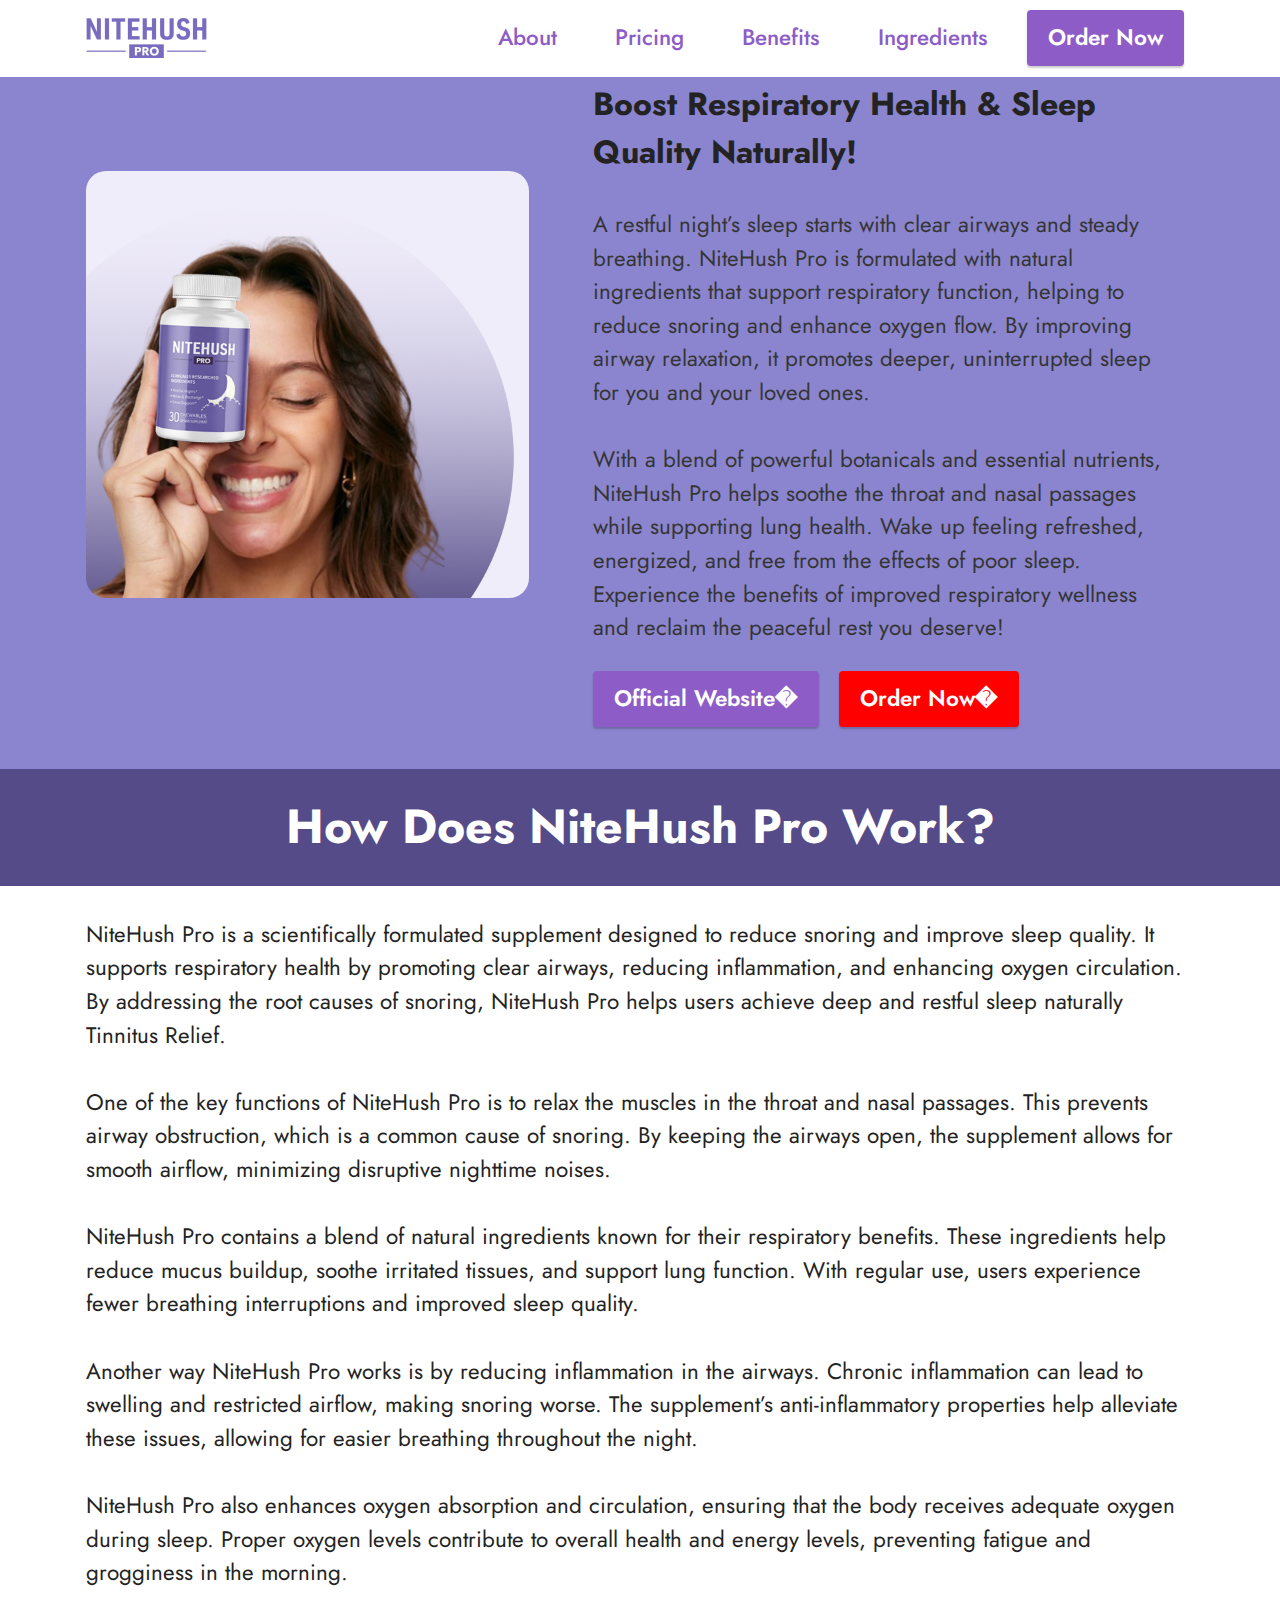
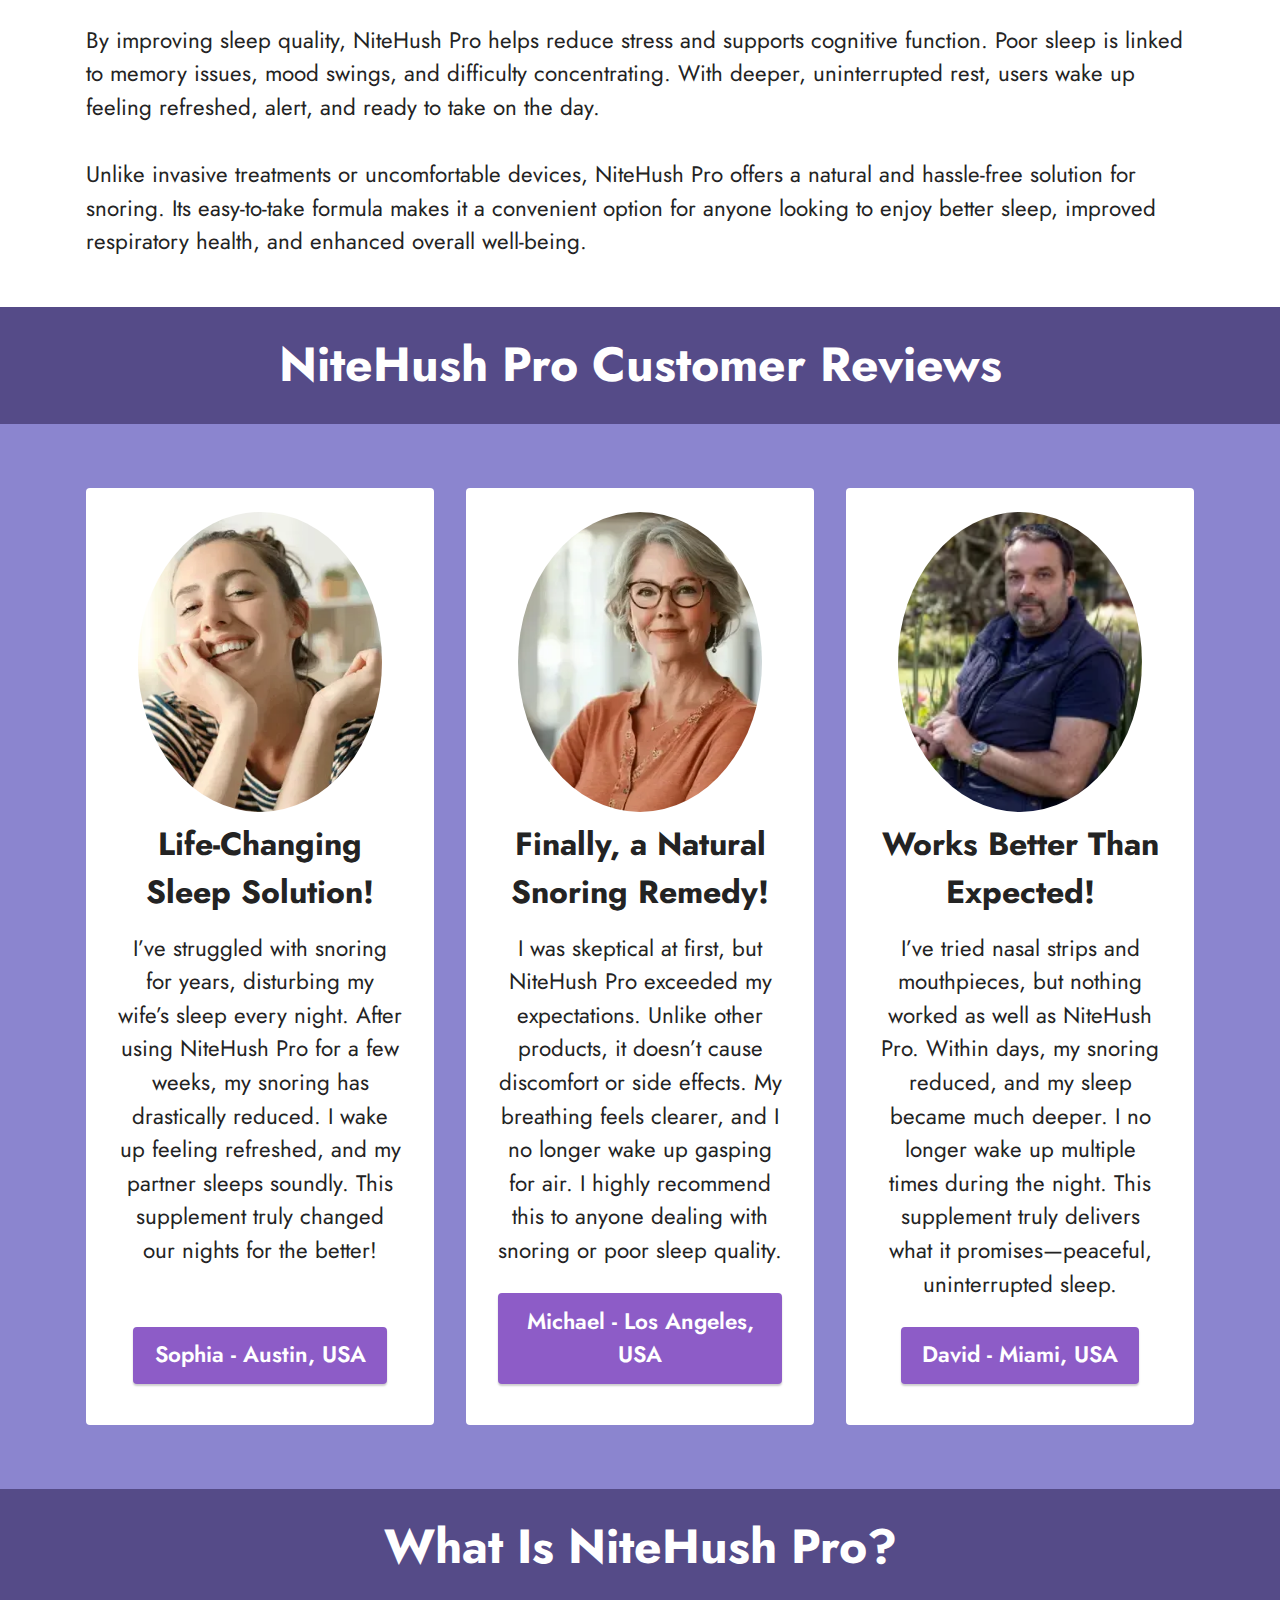
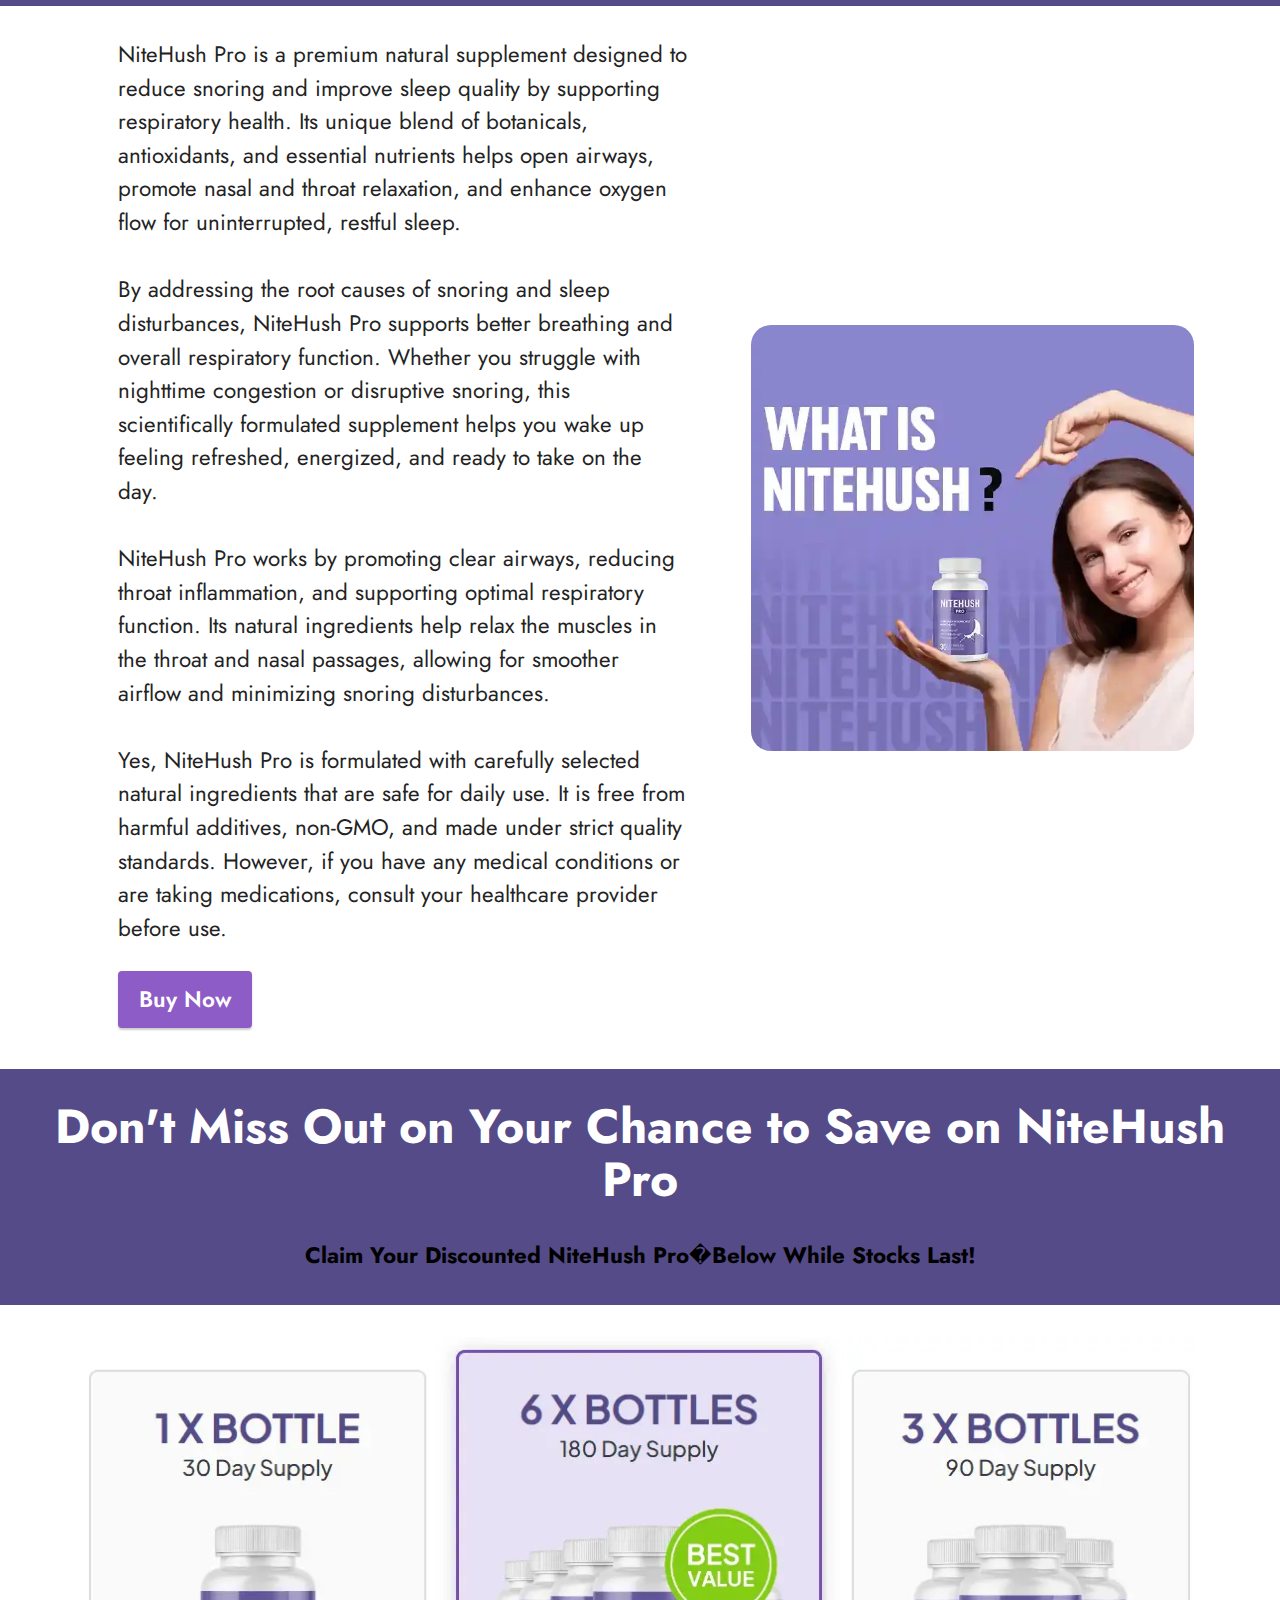
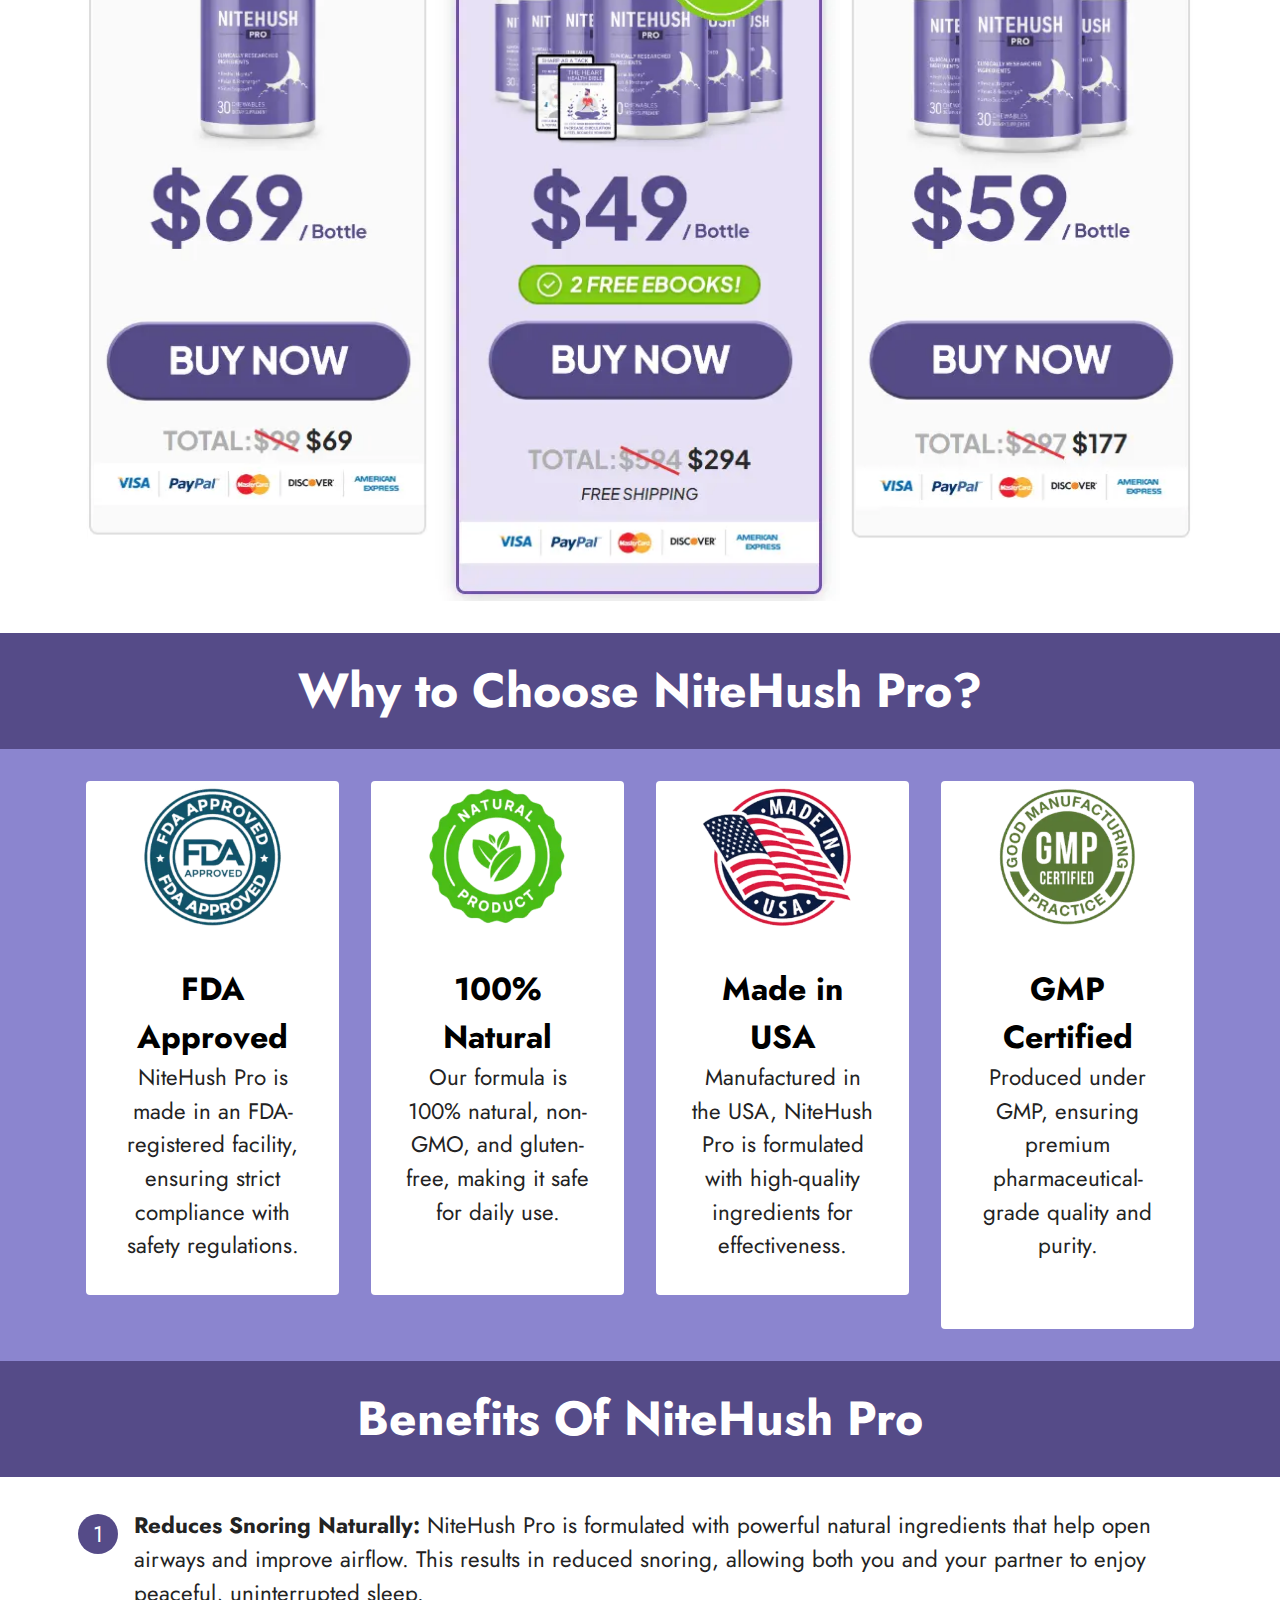
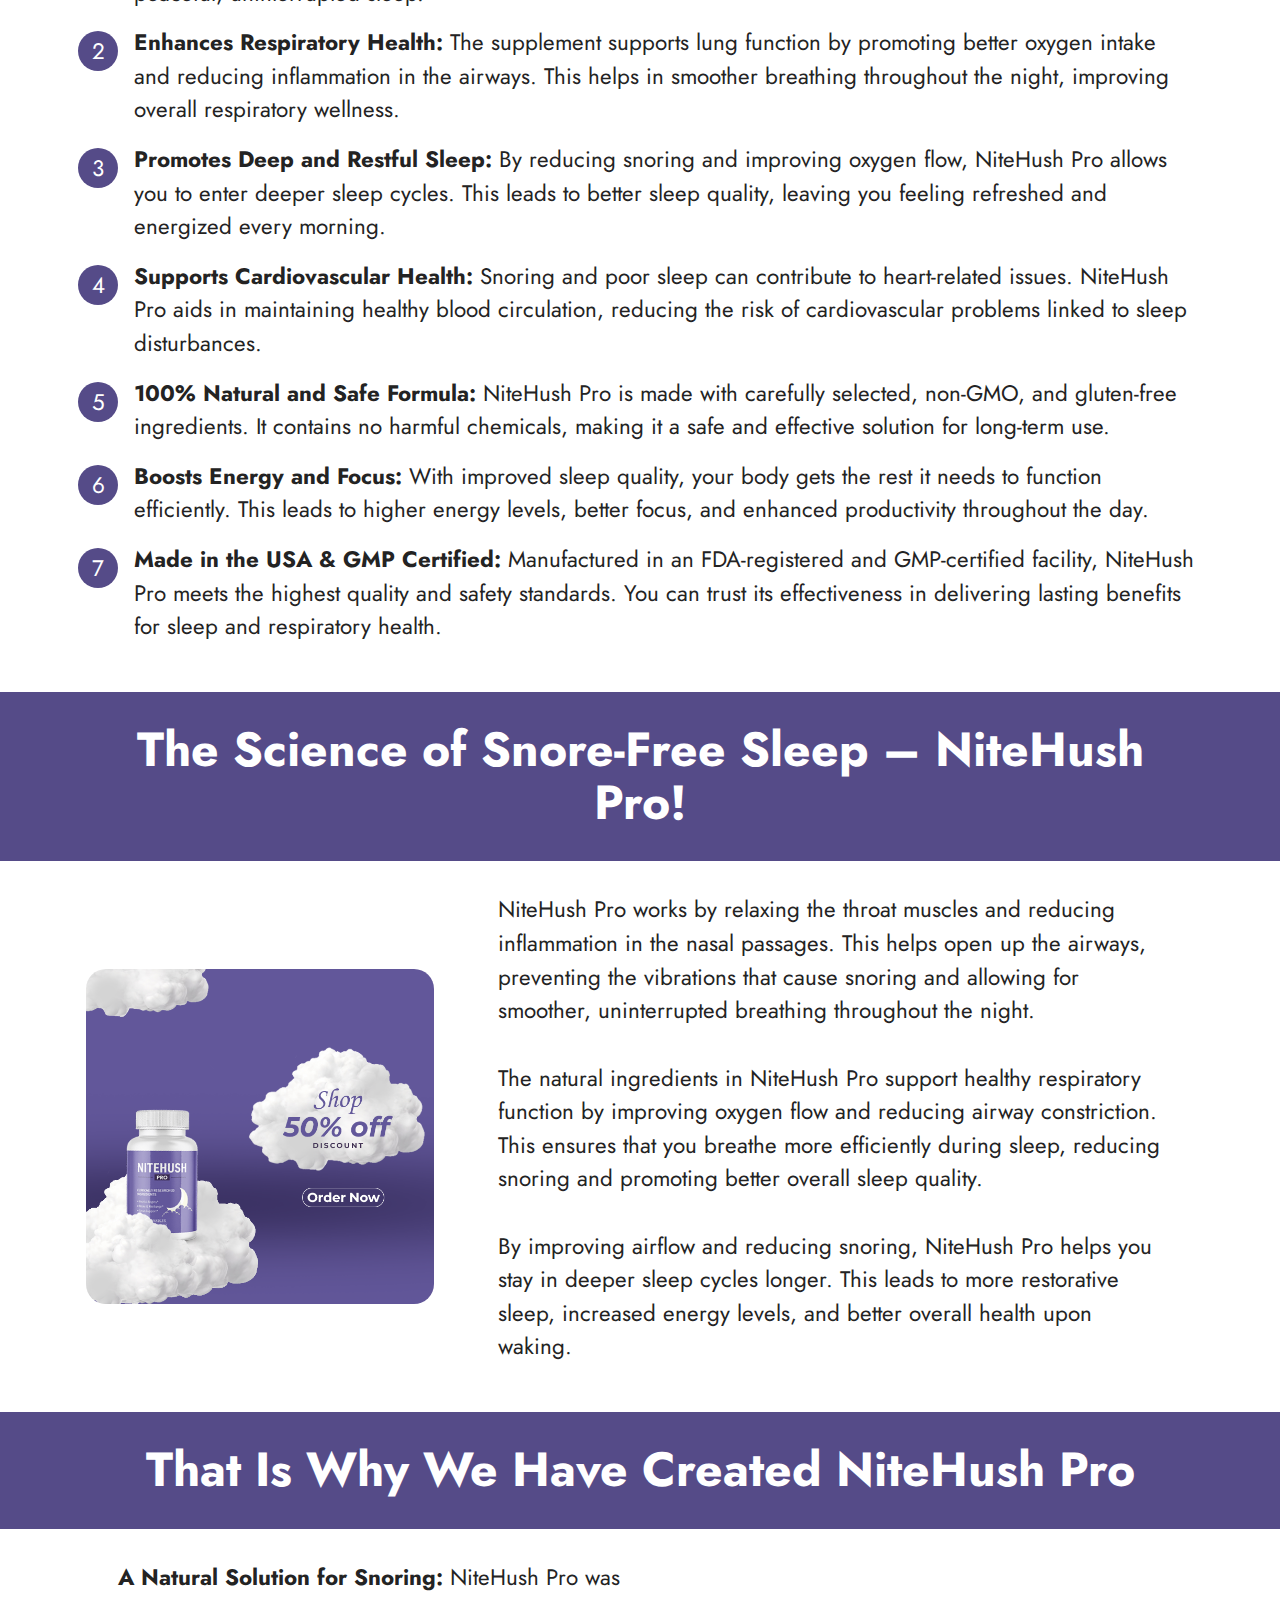
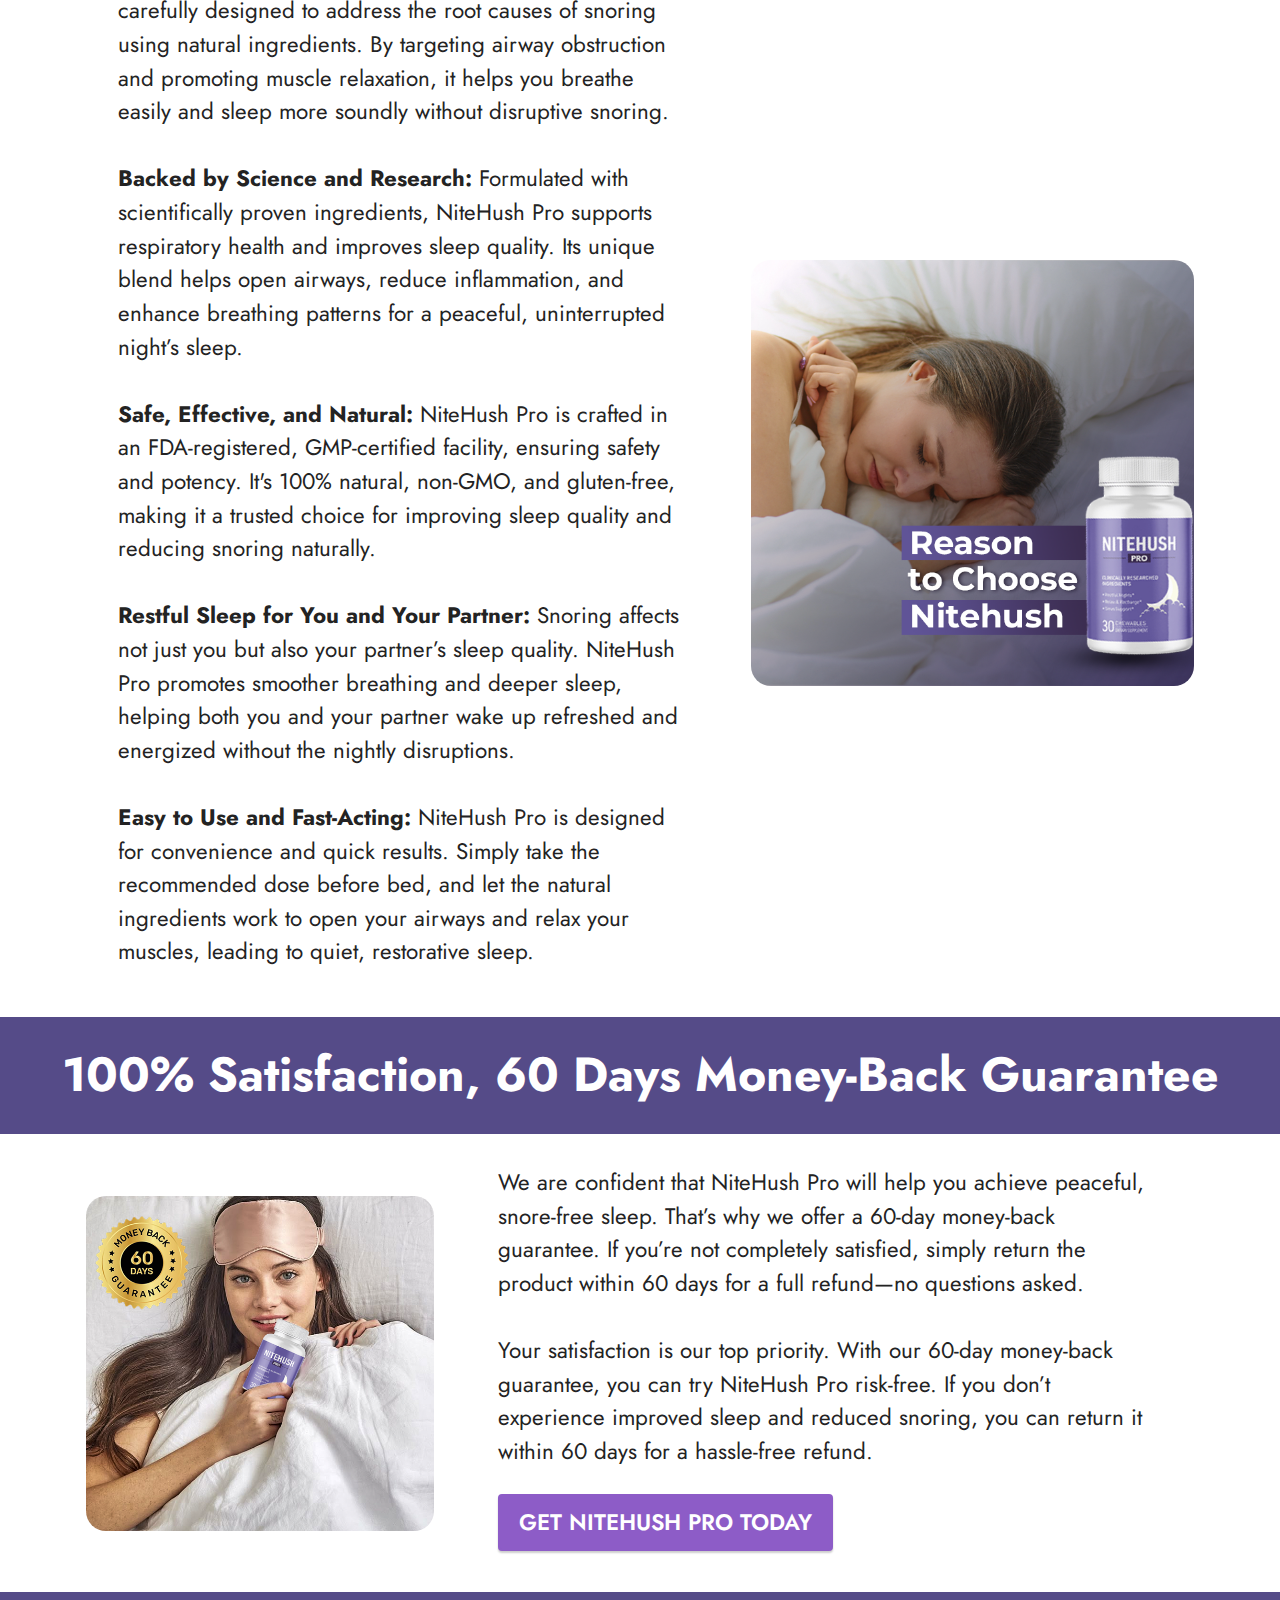
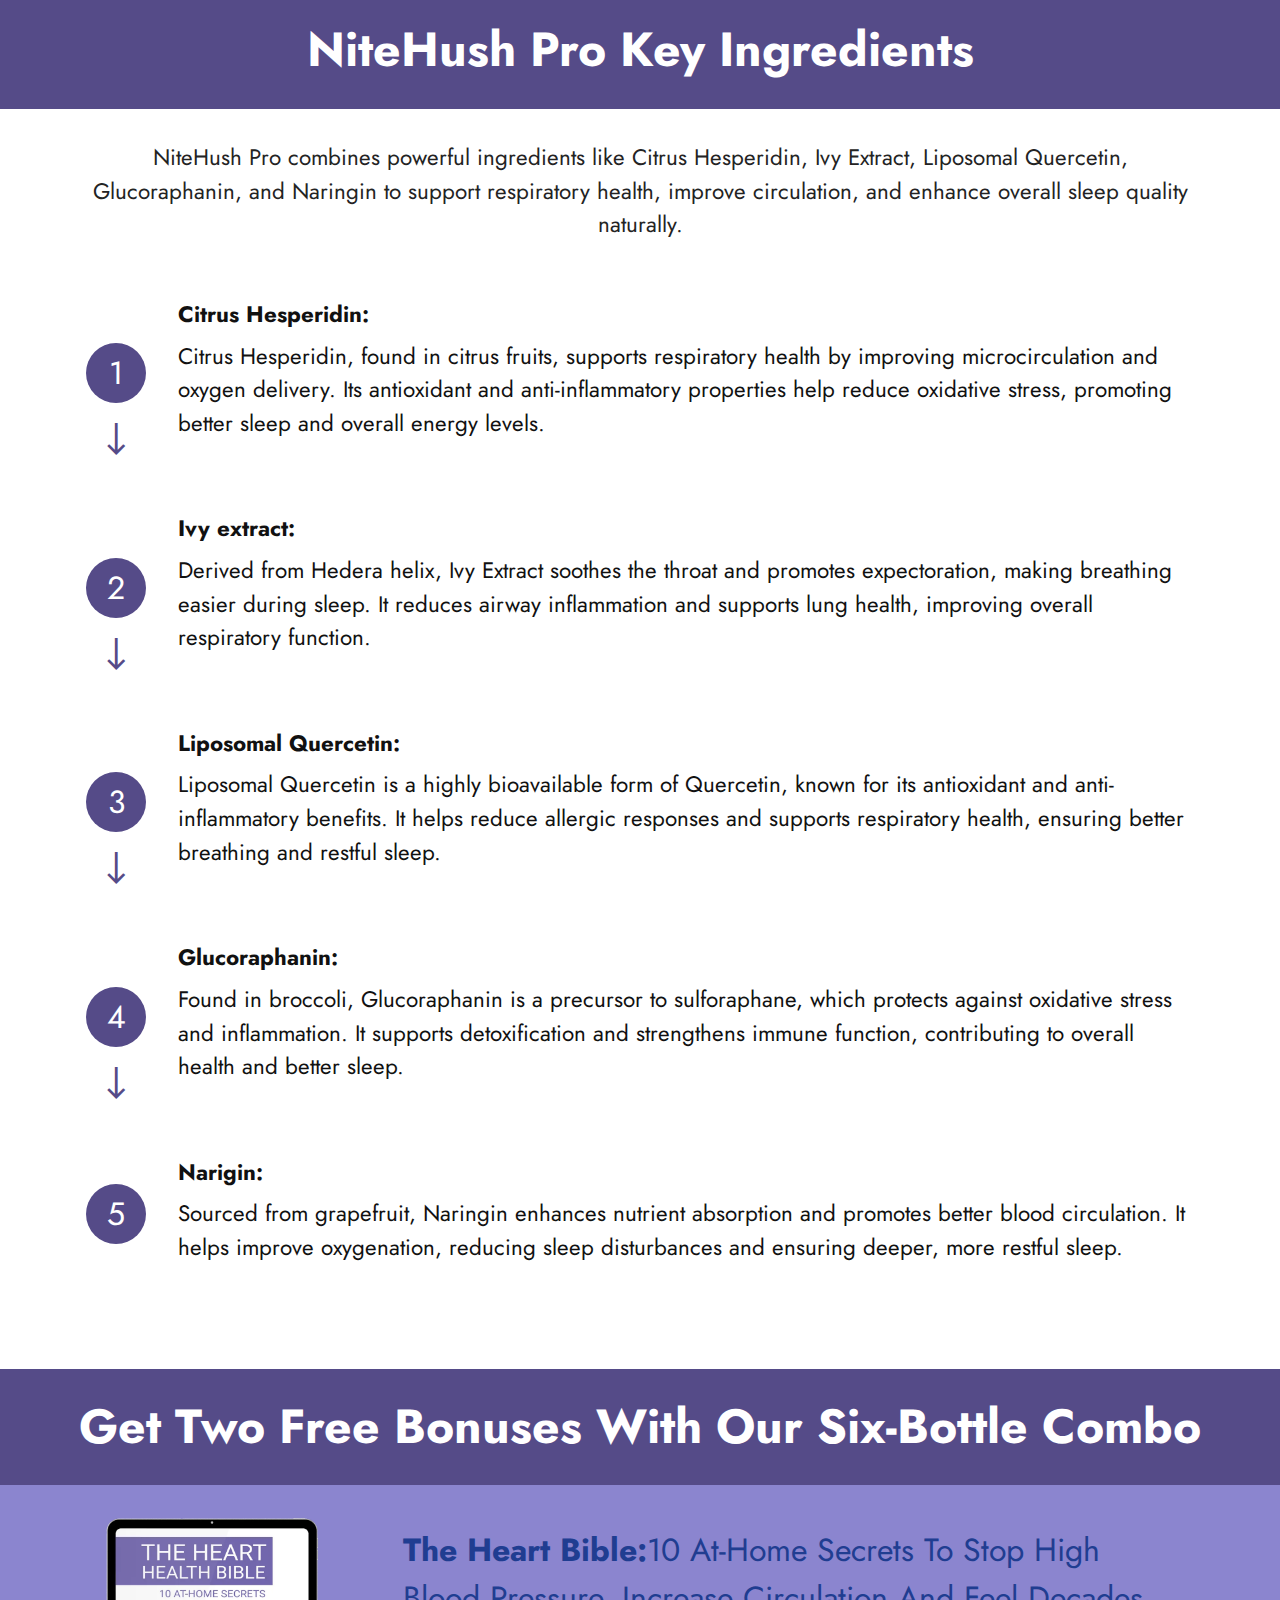
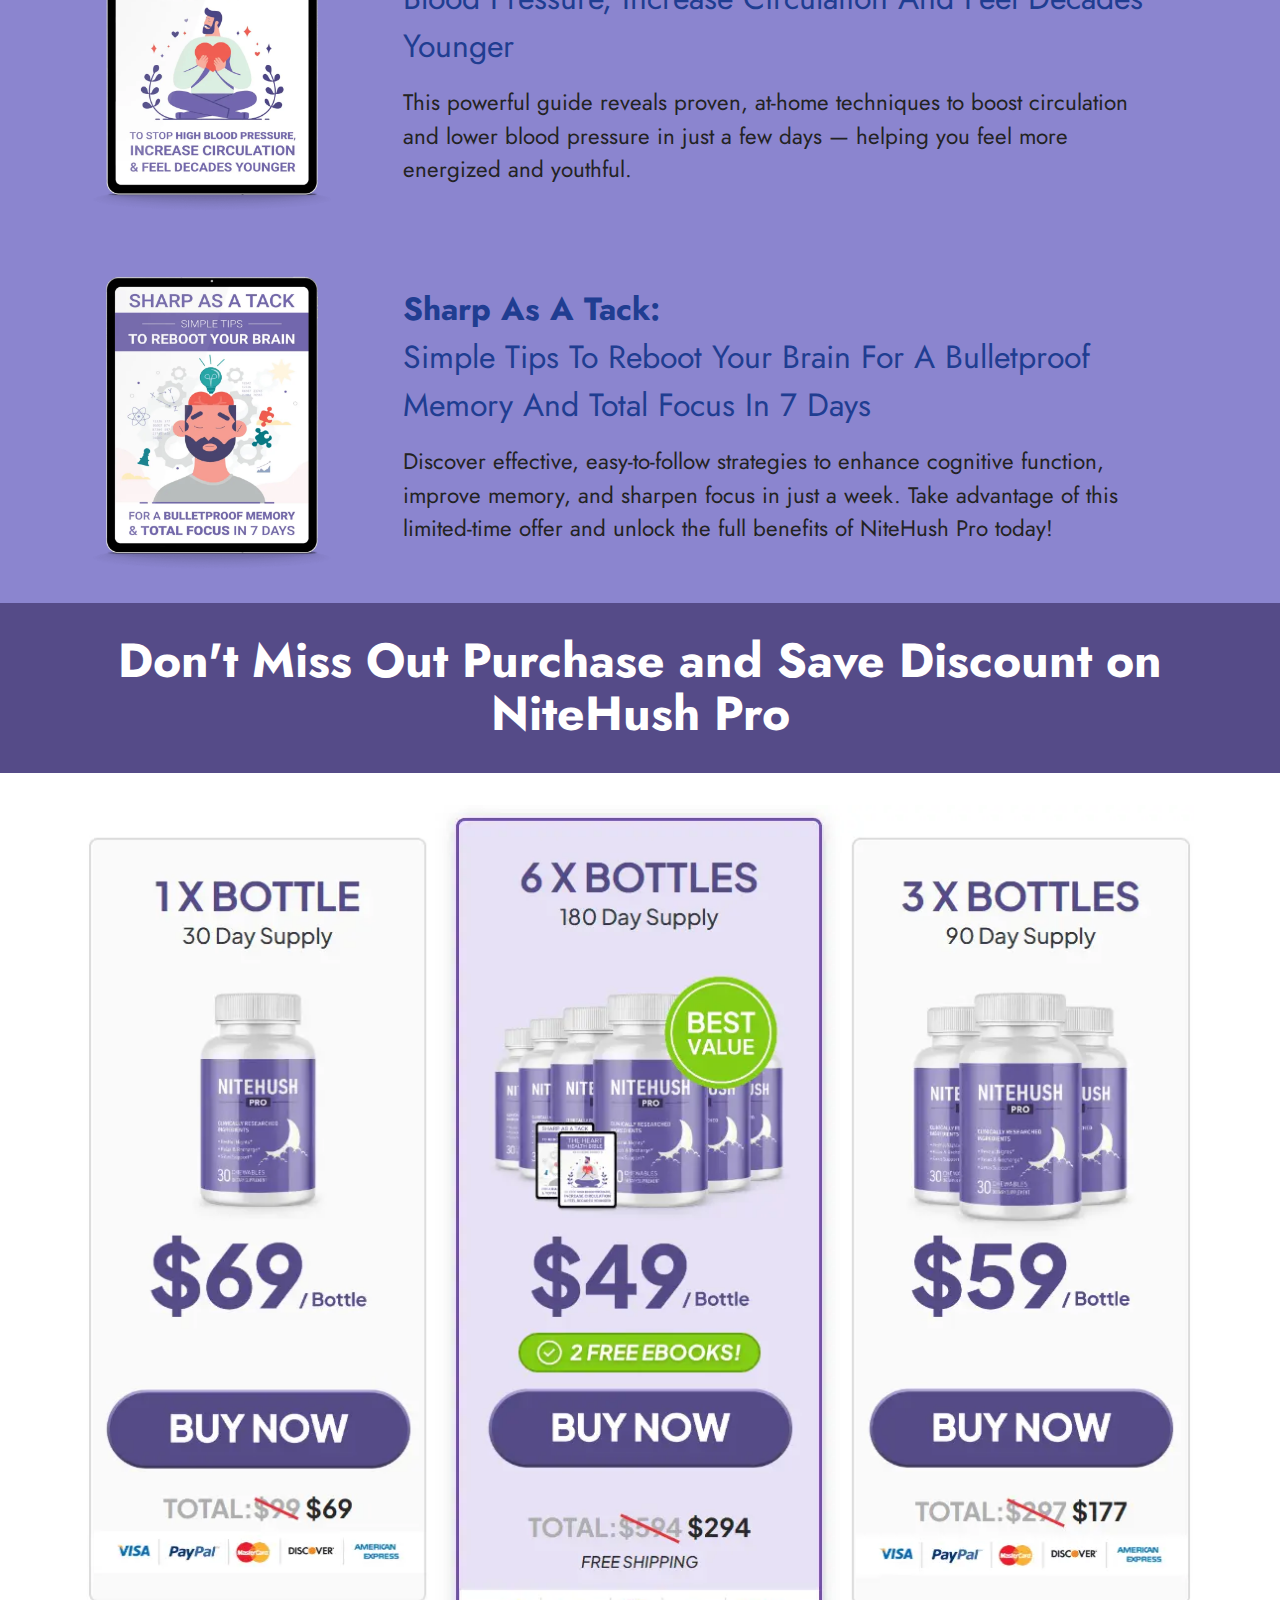
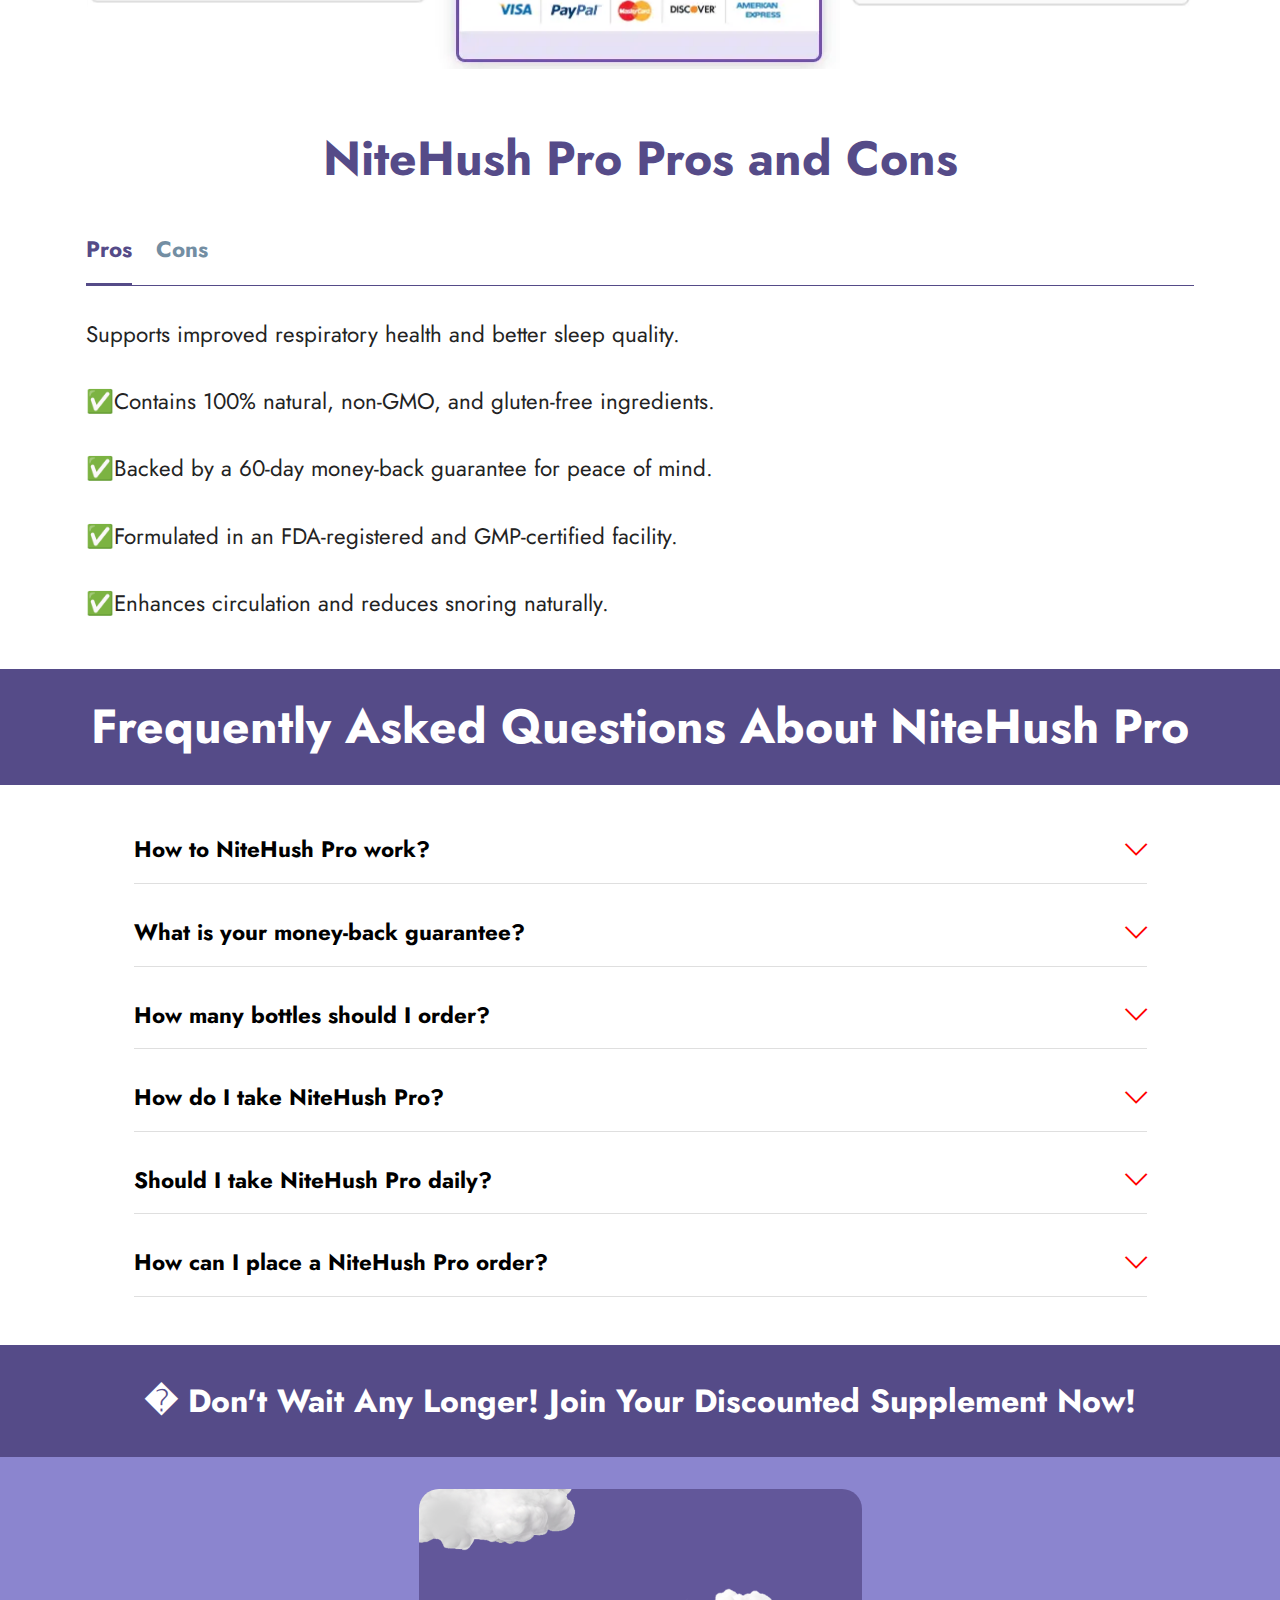
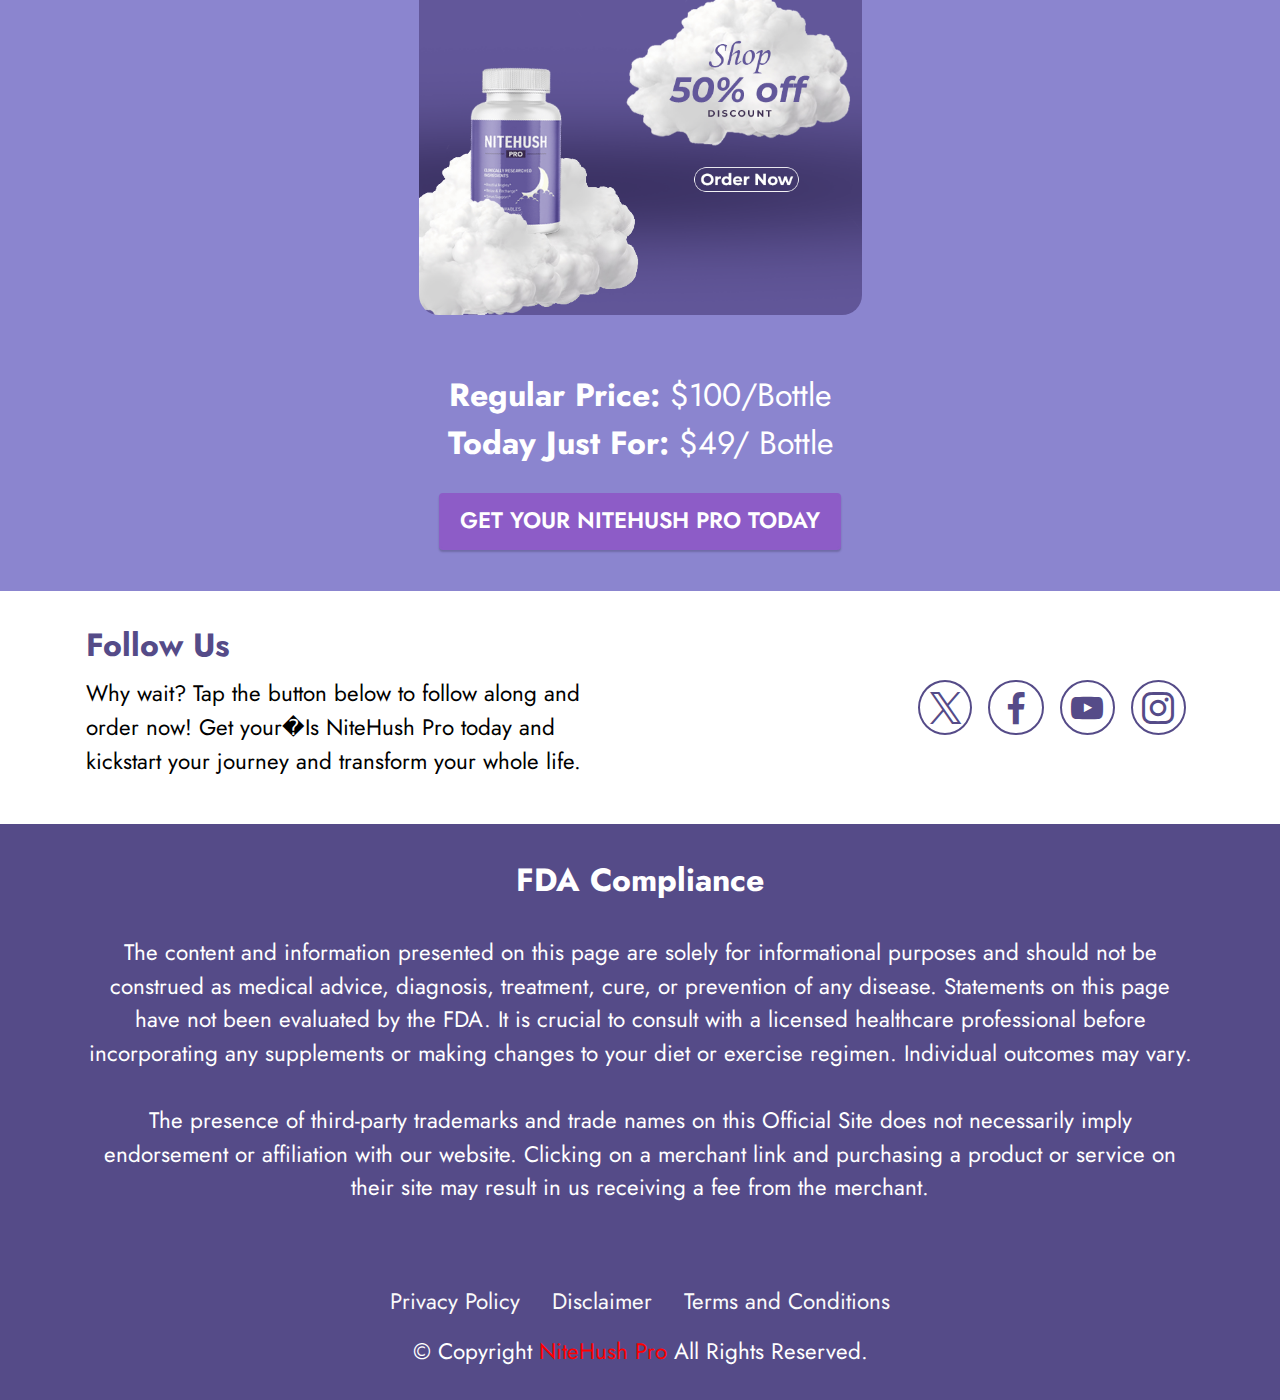
==== index.html @ bad96a9d "Update index.html" ====
<!DOCTYPE html><html lang="en-US"><head>
  <meta charset="UTF-8">
  <meta http-equiv="X-UA-Compatible" content="IE=edge">
  <meta name="viewport" content="width=device-width, initial-scale=1, minimum-scale=1">
  <link rel="shortcut icon" href="images/nitehushpro-favicon-96x96.png" type="image/x-icon">
  <meta name="description" content="NiteHush Pro – the perfect sleep supplement!  It promotes restful sleep, boosts mood stability & supports respiratory health. Buy now from the official website!">
   <meta name="keywords" content="NiteHush Pro, NiteHush Pro buy, NiteHush Pro official website, NiteHush Pro supplement, NiteHush Pro order now, NiteHush Pro official, NiteHush Pro reviews, NiteHush Pro order, NiteHush Pro Ingredients">
  <link rel="canonical" href="https://nitehush.vercel.app/">
  <meta name="robots" content="follow, index, max-snippet:-1, max-video-preview:-1, max-image-preview:large">
  <title>NiteHush Pro™ | Official Website – Respiratory Nerve Support</title>
  
  <!--Og Tag-->
    <meta property="og:title" content="NiteHush Pro™ | Official Website – Respiratory Nerve Support">
    <meta property="og:description" content="Looking for NiteHush Pro? Get the original tinnitus relief supplement directly from the official website for exclusive discounts! 100% natural, Buy NiteHush Pro">
    <meta property="og:image" content="images/index-meta.png">
    <meta property="og:url" content="https://nitehush.vercel.app/">
    <meta property="og:type" content="website">
    <meta property="og:site_name" content="NiteHush Pro">
    
    <!--Twitter Card Meta Tags-->
    <meta name="twitter:card" content="summary_large_image">
    <meta name="twitter:title" content="NiteHush Pro™ | Official Website – Respiratory Nerve Support">
    <meta name="twitter:description" content="Looking for NiteHush Pro? Get the original tinnitus relief supplement directly from the official website for exclusive discounts! 100% natural, Buy NiteHush Pro">
    <meta name="twitter:image" content="assets/images/index-meta.png">
    <meta name="twitter:url" content="https://nitehush.vercel.app/">
    <meta name="twitter:site" content="NiteHush Pro">
  
  
  <link rel="stylesheet" href="css/mobirise2.css">
  <link rel="stylesheet" href="css/mobirise-icons.css">
  <link rel="stylesheet" href="css/bootstrap.min.css">
  <link rel="stylesheet" href="css/bootstrap-grid.min.css">
  <link rel="stylesheet" href="css/bootstrap-reboot.min.css">
  <link rel="stylesheet" href="css/style_1.css">
  <link rel="stylesheet" href="css/styles.css">
  <link rel="stylesheet" href="css/style.css">
  <link rel="preload" href="https://fonts.googleapis.com/css?family=Jost:100,200,300,400,500,600,700,800,900,100i,200i,300i,400i,500i,600i,700i,800i,900i&display=swap" as="style" onload="this.onload=null;this.rel='stylesheet'">
  <noscript><link rel="stylesheet" href="https://fonts.googleapis.com/css?family=Jost:100,200,300,400,500,600,700,800,900,100i,200i,300i,400i,500i,600i,700i,800i,900i&display=swap"></noscript>
  <link rel="preload" as="style" href="css/mbr-additional.css"><link rel="stylesheet" href="css/mbr-additional.css" type="text/css">

  
  <script type="application/ld+json">
{
  "@context": "https://schema.org/",
  "@type": "Product",
  "name": "NiteHush Pro",
  "image": "https://nitehush.vercel.app//assets/images/index-meta.png",
  "description": "Looking for NiteHush Pro? Get the original tinnitus relief supplement directly from the official website for exclusive discounts! 100% natural, Buy NiteHush Pro",
  "brand": {
    "@type": "Brand",
    "name": "NiteHush Pro"
  },
  "sku": "NiteHush Pro",
  "offers": {
    "priceValidUntil": "2030-12-31",
    "@type": "Offer",
    "url": "https://nitehush.vercel.app/",
    "priceCurrency": "USD",
    "price": "49",
    "availability": "https://schema.org/InStock",
    "itemCondition": "https://schema.org/NewCondition"
  },
  "aggregateRating": {
    "@type": "AggregateRating",
    "ratingValue": "5",
    "bestRating": "5",
    "worstRating": "3",
    "ratingCount": "2000"
  }
}
</script>


<!-- Google tag (gtag.js) -->
<script async="" src="https://www.googletagmanager.com/gtag/js?id=G-1LT7TH7QB6"></script>
<script>
  window.dataLayer = window.dataLayer || [];
  function gtag(){dataLayer.push(arguments);}
  gtag('js', new Date());

  gtag('config', 'G-1LT7TH7QB6');
</script>


<script type="text/javascript">
    (function(c,l,a,r,i,t,y){
        c[a]=c[a]||function(){(c[a].q=c[a].q||[]).push(arguments)};
        t=l.createElement(r);t.async=1;t.src="https://www.clarity.ms/tag/"+i;
        y=l.getElementsByTagName(r)[0];y.parentNode.insertBefore(t,y);
    })(window, document, "clarity", "script", "qogepgdumi");
</script>


<script type="application/ld+json">
{
  "@context": "https://schema.org",
  "@type": "FAQPage",
  "mainEntity": [{
    "@type": "Question",
    "name": "How to NiteHush Pro work?",
    "acceptedAnswer": {
      "@type": "Answer",
      "text": "NiteHush Pro is designed to enhance sleep quality and reduce snoring by improving respiratory health and clearing nasal congestion for easier breathing."
    }
  },{
    "@type": "Question",
    "name": "What is your money-back guarantee?",
    "acceptedAnswer": {
      "@type": "Answer",
      "text": "NiteHush Pro offers a 60-day money-back guarantee. If you’re not satisfied, return the product within 60 days for a full refund — no questions asked."
    }
  },{
    "@type": "Question",
    "name": "How many bottles should I order?",
    "acceptedAnswer": {
      "@type": "Answer",
      "text": "We recommend ordering the six-bottle package for uninterrupted supply and maximum benefits. Plus, you'll receive free bonuses and free shipping."
    }
  },{
    "@type": "Question",
    "name": "How do I take NiteHush Pro?",
    "acceptedAnswer": {
      "@type": "Answer",
      "text": "Take one gummy daily before bedtime for optimal results. It’s easy and convenient to use."
    }
  },{
    "@type": "Question",
    "name": "Should I take NiteHush Pro daily?",
    "acceptedAnswer": {
      "@type": "Answer",
      "text": "Yes, for best results, take NiteHush Pro daily to support respiratory health and improve sleep quality."
    }
  },{
    "@type": "Question",
    "name": "How can I place a NiteHush Pro order?",
    "acceptedAnswer": {
      "@type": "Answer",
      "text": "To order, click the \"Order Now\" button, fill in your details, and confirm your purchase. Our team will follow up to ensure a smooth process."
    }
  }]
}
</script>

  
</head>

<body>
  
  <section data-bs-version="5.1" class="menu menu2 cid-sFCw1qGFAI" once="menu" id="menu2-23">
    
    <nav class="navbar navbar-dropdown navbar-fixed-top navbar-expand-lg">
        <div class="container">
            <div class="navbar-brand">
                <span cl="" ass="navbar-logo">
                    <a href="https://nitehush.vercel.app/">
                        <img src="images/nitehushpro-logo-121x40.png" alt="NiteHush Pro Logo">
                    </a>
                </span>
                
            </div>
            <button class="navbar-toggler" type="button" data-toggle="collapse" data-bs-toggle="collapse" data-target="#navbarSupportedContent" data-bs-target="#navbarSupportedContent" aria-controls="navbarNavAltMarkup" aria-expanded="false" aria-label="Toggle navigation">
                <div class="hamburger">
                    <span></span>
                    <span></span>
                    <span></span>
                    <span></span>
                </div>
            </button>
            <div class="collapse navbar-collapse" id="navbarSupportedContent">
                <ul class="navbar-nav nav-dropdown" data-app-modern-menu="true">
                    <li class="nav-item"><a class="nav-link link text-danger display-4" href="#content4-1q">About</a></li>
                    <li class="nav-item"><a class="nav-link link text-danger display-4" href="#content4-5">Pricing</a></li>
                    <li class="nav-item"><a class="nav-link link text-danger display-4" href="#content4-7">Benefits</a></li>
                    <li class="nav-item"><a class="nav-link link text-danger display-4" href="#content4-9">Ingredients</a></li>
                </ul>
                <div class="navbar-buttons mbr-section-btn"><a class="btn btn-danger display-4" href="https://nitehush.vercel.app//order">Order Now</a></div>
            </div>
        </div>
    </nav>
</section>





<section data-bs-version="5.1" class="header14 cid-sFzxmVl7J6" id="header14-1f">

    

    

    <div class="container">
        <div class="row justify-content-center align-items-center">
            <div class="col-12 col-md-5 image-wrapper">
                <img style="border-radius: 20px;" src="images/nitehushpro-webp-1.webp" alt="NiteHush Pro Banner Image">
            </div>
            <div class="col-12 col-md">
                <div class="text-wrapper">
                    <h1 class="card-title mbr-fonts-style mb-4 display-5 mt-5 tex-start fw-bold ">Boost Respiratory Health & Sleep Quality Naturally!</h1>
                    <p class="mbr-text mbr-fonts-style display-7">
                        A restful night’s sleep starts with clear airways and steady breathing. NiteHush Pro is formulated with natural ingredients that support respiratory function, helping to reduce snoring and enhance oxygen flow. By improving airway relaxation, it promotes deeper, uninterrupted sleep for you and your loved ones.
                    <br><br>
                    With a blend of powerful botanicals and essential nutrients, NiteHush Pro helps soothe the throat and nasal passages while supporting lung health. Wake up feeling refreshed, energized, and free from the effects of poor sleep. Experience the benefits of improved respiratory wellness and reclaim the peaceful rest you deserve!
                    <br></p>
                    <div class="mbr-section-btn mt-3"><a class="btn btn-danger display-4" href="https://nitehush.vercel.app//order">Official Website�<br></a>
                        <a class="btn btn-primary display-4" href="https://nitehush.vercel.app//order">Order Now�<br></a></div>
                </div>
            </div>
        </div>
    </div>
</section>


<section data-bs-version="5.1" class="content4 cid-uCLaBh2Vgm" id="content4-3">
    
    
    <div class="container">
        <div class="row justify-content-center">
            <div class="title col-md-12 col-lg-12">
                <h3 class="mbr-section-title mbr-fonts-style align-center mb-4 display-2"><strong>How Does NiteHush Pro Work?</strong></h3>
                
                
            </div>
        </div>
    </div>
</section>

<section data-bs-version="5.1" class="content5 cid-uCLaPP1BBx" id="content5-4">
    
    <div class="container">
        <div class="row justify-content-center">
            <div class="col-md-12 col-lg-12">
                
                
                <p class="mbr-text mbr-fonts-style display-7">
                    NiteHush Pro is a scientifically formulated supplement designed to reduce snoring and improve sleep quality. It supports respiratory health by promoting clear airways, reducing inflammation, and enhancing oxygen circulation. By addressing the root causes of snoring, NiteHush Pro helps users achieve deep and restful sleep naturally Tinnitus Relief.
                <br>
                <br>
                One of the key functions of NiteHush Pro is to relax the muscles in the throat and nasal passages. This prevents airway obstruction, which is a common cause of snoring. By keeping the airways open, the supplement allows for smooth airflow, minimizing disruptive nighttime noises.<br>
                <br>NiteHush Pro contains a blend of natural ingredients known for their respiratory benefits. These ingredients help reduce mucus buildup, soothe irritated tissues, and support lung function. With regular use, users experience fewer breathing interruptions and improved sleep quality.
                <br>
                <br>
                Another way NiteHush Pro works is by reducing inflammation in the airways. Chronic inflammation can lead to swelling and restricted airflow, making snoring worse. The supplement’s anti-inflammatory properties help alleviate these issues, allowing for easier breathing throughout the night.
                <br>
                <br>
                NiteHush Pro also enhances oxygen absorption and circulation, ensuring that the body receives adequate oxygen during sleep. Proper oxygen levels contribute to overall health and energy levels, preventing fatigue and grogginess in the morning.
                <br>
                <br>
                By improving sleep quality, NiteHush Pro helps reduce stress and supports cognitive function. Poor sleep is linked to memory issues, mood swings, and difficulty concentrating. With deeper, uninterrupted rest, users wake up feeling refreshed, alert, and ready to take on the day.
                <br>
                <br>
                Unlike invasive treatments or uncomfortable devices, NiteHush Pro offers a natural and hassle-free solution for snoring. Its easy-to-take formula makes it a convenient option for anyone looking to enjoy better sleep, improved respiratory health, and enhanced overall well-being.
                </p>
            </div>
        </div>
    </div>
</section>


<section data-bs-version="5.1" class="content4 cid-uCLai3UIG8" id="content4-2">
    
    
    <div class="container">
        <div class="row justify-content-center">
            <div class="title col-md-12 col-lg-12">
                <h3 class="mbr-section-title mbr-fonts-style align-center mb-4 display-2"><strong>NiteHush Pro Customer Reviews</strong></h3>
                
                
            </div>
        </div>
    </div>
</section>

<section data-bs-version="5.1" class="features3 cid-sFzFvgBfc0" id="features3-1p">
    
    
    <div class="container">
        
        <div class="row mt-4">
            <div class="item features-image col-12 col-md-6 col-lg-4 active">
                <div class="item-wrapper">
                    <div class="item-img pt-4">
                        <img style="width: 70%; margin: auto; border-radius: 50%;" src="images/nitehushpro-customer-reviews-1.webp" alt="NiteHush Pro Customer Reviews 1" data-slide-to="1" data-bs-slide-to="1">
                    </div>
                    <div class="item-content">
                        <h5 class="item-title mbr-fonts-style display-5"><strong>Life-Changing Sleep Solution!</strong></h5>
                        
                        <p class="mbr-text mbr-fonts-style mt-3 display-7">I’ve struggled with snoring for years, disturbing my wife’s sleep every night. After using NiteHush Pro for a few weeks, my snoring has drastically reduced. I wake up feeling refreshed, and my partner sleeps soundly. This supplement truly changed our nights for the better!</p>
                    </div>
                    <div class="mbr-section-btn item-footer mt-2"><a href="" class="btn item-btn btn-danger display-4" target="_blank">Sophia - Austin, USA</a></div>
                </div>
            </div><div class="item features-image col-12 col-md-6 col-lg-4">
                <div class="item-wrapper">
                    <div class="item-img pt-4">
                        <img style="width: 70%; margin: auto; border-radius: 50%;" src="images/nitehushpro-customer-reviews-2.webp" alt="NiteHush Pro Customer Reviews 2" data-slide-to="2" data-bs-slide-to="2">
                    </div>
                    <div class="item-content">
                        <h5 class="item-title mbr-fonts-style display-5"><strong>Finally, a Natural Snoring Remedy!</strong></h5>
                        
                        <p class="mbr-text mbr-fonts-style mt-3 display-7">I was skeptical at first, but NiteHush Pro exceeded my expectations. Unlike other products, it doesn’t cause discomfort or side effects. My breathing feels clearer, and I no longer wake up gasping for air. I highly recommend this to anyone dealing with snoring or poor sleep quality.</p>
                    </div>
                    <div class="mbr-section-btn item-footer mt-2"><a href="" class="btn item-btn btn-danger display-4" target="_blank">Michael - Los Angeles, USA</a></div>
                </div>
            </div><div class="item features-image col-12 col-md-6 col-lg-4">
                <div class="item-wrapper">
                    <div class="item-img pt-4">
                        <img style="width: 70%; margin: auto; border-radius: 50%;" src="images/nitehushpro-customer-reviews-3.webp" alt="NiteHush Pro Customer Reviews 3" data-slide-to="1" data-bs-slide-to="1">
                    </div>
                    <div class="item-content">
                        <h5 class="item-title mbr-fonts-style display-5"><strong>Works Better Than Expected!</strong></h5>
                        
                        <p class="mbr-text mbr-fonts-style mt-3 display-7">I’ve tried nasal strips and mouthpieces, but nothing worked as well as NiteHush Pro. Within days, my snoring reduced, and my sleep became much deeper. I no longer wake up multiple times during the night. This supplement truly delivers what it promises—peaceful, uninterrupted sleep.</p>
                    </div>
                    <div class="mbr-section-btn item-footer mt-2"><a href="" class="btn item-btn btn-danger display-4" target="_blank">David - Miami, USA</a></div>
                </div>
            </div>
            
            
        </div>
    </div>
</section>



<section data-bs-version="5.1" class="content4 cid-sFzIdnt1ra" id="content4-1q">
    
    
    <div class="container">
        <div class="row justify-content-center">
            <div class="title col-md-12 col-lg-12">
                <h3 class="mbr-section-title mbr-fonts-style align-center mb-4 display-2"><strong>What Is NiteHush Pro?</strong></h3>
                
                
            </div>
        </div>
    </div>
</section>

<section data-bs-version="5.1" class="header14 cid-sFzz5E692j" id="header14-1j">

    

    

    <div class="container">
        <div class="row justify-content-center align-items-center">
            <div class="col-12 col-md-5 image-wrapper">
                <img style="border-radius: 20px;" src="images/nitehushpro-1-bottles.webp" alt="NiteHush Pro About Image">
            </div>
            <div class="col-12 col-md">
                <div class="text-wrapper">
                    
                    <p class="mbr-text mbr-fonts-style display-7">
                        NiteHush Pro is a premium natural supplement designed to reduce snoring and improve sleep quality by supporting respiratory health. Its unique blend of botanicals, antioxidants, and essential nutrients helps open airways, promote nasal and throat relaxation, and enhance oxygen flow for uninterrupted, restful sleep.
                    <br><br>
                    By addressing the root causes of snoring and sleep disturbances, NiteHush Pro supports better breathing and overall respiratory function. Whether you struggle with nighttime congestion or disruptive snoring, this scientifically formulated supplement helps you wake up feeling refreshed, energized, and ready to take on the day.
                    <br><br>
                    NiteHush Pro works by promoting clear airways, reducing throat inflammation, and supporting optimal respiratory function. Its natural ingredients help relax the muscles in the throat and nasal passages, allowing for smoother airflow and minimizing snoring disturbances.
                    
                    <br><br>
                    Yes, NiteHush Pro is formulated with carefully selected natural ingredients that are safe for daily use. It is free from harmful additives, non-GMO, and made under strict quality standards. However, if you have any medical conditions or are taking medications, consult your healthcare provider before use.<br></p>
                    <div class="mbr-section-btn mt-3"><a class="btn btn-danger display-4" href="https://nitehush.vercel.app//order">Buy Now</a></div>
                </div>
            </div>
        </div>
    </div>
</section>



<section data-bs-version="5.1" class="content4 cid-uCLbjNZha4" id="content4-5">
    
    
    <div class="container-fluid">
        <div class="row justify-content-center">
            <div class="title col-md-12 col-lg-12">
                <h3 class="mbr-section-title mbr-fonts-style align-center mb-4 display-2"><strong>Don't Miss Out on Your Chance to Save on NiteHush Pro</strong></h3>
                <h4 class="mbr-section-subtitle align-center mbr-fonts-style mb-4 display-7"><strong>Claim Your Discounted NiteHush Pro</strong>�<strong style="font-size: 1.4rem;">Below While Stocks Last!</strong></h4>
                
            </div>
        </div>
    </div>
</section>

<section data-bs-version="5.1" class="image3 cid-uCLbCT6U0F" id="image3-6">
    

    
    

    <div class="container">
        <div class="row justify-content-center">
            <div class="col-12 col-lg-12">
                <div class="image-wrapper">
                    <a href="https://nitehush.vercel.app//order"><img src="images/nitehushpro-price-1117x871.webp" alt="NiteHush Pro Price 1"></a>
                    
                </div>
            </div>
        </div>
    </div>
</section>



<section data-bs-version="5.1" class="content4 cid-uCL9NFLteM" id="content4-1">
    
    
    <div class="container">
        <div class="row justify-content-center">
            <div class="title col-md-12 col-lg-12">
                <h3 class="mbr-section-title mbr-fonts-style align-center mb-4 display-2"><strong>Why to Choose NiteHush Pro?</strong></h3>
                
                
            </div>
        </div>
    </div>
</section>

<section data-bs-version="5.1" class="team1 cid-sFzErVWEaH" id="team1-1o">
    

    
    <div class="container">
        <div class="row justify-content-center">
            
            <div class="col-sm-6 col-lg-3">
                <div class="card-wrap">
                    <div class="image-wrap">
                        <img src="images/nitehush-pro-fda-approved.webp" alt="NiteHush Pro FDA Approved">
                    </div>
                    <div class="content-wrap">
                        <h5 class="mbr-section-title card-title mbr-fonts-style align-center m-0 display-5"><strong>FDA Approved</strong></h5>
                        
                        <p class="card-text mbr-fonts-style align-center display-7">NiteHush Pro is made in an FDA-registered facility, ensuring strict compliance with safety regulations.<br></p>
                        
                        
                    </div>
                </div>
            </div>

            <div class="col-sm-6 col-lg-3">
                <div class="card-wrap">
                    <div class="image-wrap">
                        <img src="images/nitehush-pro-all-natural.webp" alt="NiteHush Pro 100% Natural">
                    </div>
                    <div class="content-wrap">
                        <h5 class="mbr-section-title card-title mbr-fonts-style align-center m-0 display-5"><strong>100% Natural</strong></h5>
                        
                        <p class="card-text mbr-fonts-style align-center display-7">Our formula is 100% natural, non-GMO, and gluten-free, making it safe for daily use. <br><br> </p>
                        
                        
                    </div>
                </div>
            </div>

            <div class="col-sm-6 col-lg-3">
                <div class="card-wrap">
                    <div class="image-wrap">
                        <img src="images/nitehush-pro-made-in-usa.webp" alt="NiteHush Pro Made in USA">
                    </div>
                    <div class="content-wrap">
                        <h5 class="mbr-section-title card-title mbr-fonts-style align-center m-0 display-5"><strong>Made in USA</strong></h5>
                        
                        <p class="card-text mbr-fonts-style align-center display-7">Manufactured in the USA, NiteHush Pro is formulated with high-quality ingredients for effectiveness.</p>
                        
                        
                    </div>
                </div>
            </div>

            <div class="col-sm-6 col-lg-3">
                <div class="card-wrap">
                    <div class="image-wrap">
                        <img src="images/nitehush-pro-gmp-certified.webp" alt="NiteHush Pro GMP Certified">
                    </div>
                    <div class="content-wrap">
                        <h5 class="mbr-section-title card-title mbr-fonts-style align-center m-0 display-5"><strong>GMP Certified</strong></h5>
                        
                        <p class="card-text mbr-fonts-style align-center display-7">Produced under GMP, ensuring premium pharmaceutical-grade quality and purity. <br><br></p>
                        
                        
                    </div>
                </div>
            </div>
        </div>
    </div>
</section>



<section data-bs-version="5.1" class="content4 cid-uCLcPrgLey" id="content4-7">
    
    
    <div class="container">
        <div class="row justify-content-center">
            <div class="title col-md-12 col-lg-12">
                <h3 class="mbr-section-title mbr-fonts-style align-center mb-4 display-2"><strong>Benefits Of NiteHush Pro</strong></h3>
                
                
            </div>
        </div>
    </div>
</section>

<section data-bs-version="5.1" class="content9 cid-uCLddYXYVz" id="content9-8">
    

    <div class="container">
        <div class="row justify-content-center">
            <div class="counter-container col-md-12 col-lg-12">
                
                <div class="mbr-text mbr-fonts-style display-7">
                    <ol>
                        <li><strong>Reduces Snoring Naturally: </strong>NiteHush Pro is formulated with powerful natural ingredients that help open airways and improve airflow. This results in reduced snoring, allowing both you and your partner to enjoy peaceful, uninterrupted sleep.</li>
                        <li><strong>Enhances Respiratory Health:</strong> The supplement supports lung function by promoting better oxygen intake and reducing inflammation in the airways. This helps in smoother breathing throughout the night, improving overall respiratory wellness.</li>
                        <li><strong>Promotes Deep and Restful Sleep: </strong>By reducing snoring and improving oxygen flow, NiteHush Pro allows you to enter deeper sleep cycles. This leads to better sleep quality, leaving you feeling refreshed and energized every morning.</li>
                        <li><strong>Supports Cardiovascular Health: </strong>Snoring and poor sleep can contribute to heart-related issues. NiteHush Pro aids in maintaining healthy blood circulation, reducing the risk of cardiovascular problems linked to sleep disturbances.</li>
                        <li><strong>100% Natural and Safe Formula: </strong>NiteHush Pro is made with carefully selected, non-GMO, and gluten-free ingredients. It contains no harmful chemicals, making it a safe and effective solution for long-term use.</li>
                        <li><strong>Boosts Energy and Focus: </strong>With improved sleep quality, your body gets the rest it needs to function efficiently. This leads to higher energy levels, better focus, and enhanced productivity throughout the day.</li>
                        <li><strong>Made in the USA & GMP Certified: </strong>Manufactured in an FDA-registered and GMP-certified facility, NiteHush Pro meets the highest quality and safety standards. You can trust its effectiveness in delivering lasting benefits for sleep and respiratory health.</li>
                    </ol>
                </div>
            </div>
        </div>
    </div>
</section>

<section data-bs-version="5.1" class="content4 cid-uCLeLkOdOX" id="content4-d">
    
    
    <div class="container">
        <div class="row justify-content-center">
            <div class="title col-md-12 col-lg-12">
                <h3 class="mbr-section-title mbr-fonts-style align-center mb-4 display-2"><strong>The Science of Snore-Free Sleep – NiteHush Pro!</strong></h3>
                
                
            </div>
        </div>
    </div>
</section>

<section data-bs-version="5.1" class="header14 cid-uCLeMAaN8i" id="header14-e">

    

    

    <div class="container">
        <div class="row justify-content-center align-items-center">
            <div class="col-12 col-md-4 image-wrapper">
                <img style="border-radius: 20px;" src="images/breakthrough-scientific-innovation.webp" alt="Scientific Basis Of NiteHush Pro">
            </div>
            <div class="col-12 col-md">
                <div class="text-wrapper">
                    
                    <p class="mbr-text mbr-fonts-style display-7">
                        
                        NiteHush Pro works by relaxing the throat muscles and reducing inflammation in the nasal passages. This helps open up the airways, preventing the vibrations that cause snoring and allowing for smoother, uninterrupted breathing throughout the night.
                        
                        <br><br>
                        The natural ingredients in NiteHush Pro support healthy respiratory function by improving oxygen flow and reducing airway constriction. This ensures that you breathe more efficiently during sleep, reducing snoring and promoting better overall sleep quality.
                        
                        <br><br>
                        By improving airflow and reducing snoring, NiteHush Pro helps you stay in deeper sleep cycles longer. This leads to more restorative sleep, increased energy levels, and better overall health upon waking.
                        
                        
                    </p>
                    
                </div>
            </div>
        </div>
    </div>
</section>

<section data-bs-version="5.1" class="content4 cid-uEKKzVQuO6" id="content4-2a">
    
    
    <div class="container-fluid">
        <div class="row justify-content-center">
            <div class="title col-md-12 col-lg-12">
                <h3 class="mbr-section-title mbr-fonts-style align-center mb-4 display-2"><strong>That Is Why We Have Created NiteHush Pro</strong></h3>
                
                
            </div>
        </div>
    </div>
</section>

<section data-bs-version="5.1" class="header14 cid-uEKKy6SdGa" id="header14-29">

    

    

    <div class="container">
        <div class="row justify-content-center align-items-center">
            <div class="col-12 col-md-5 image-wrapper">
                <img style="border-radius: 20px;" src="images/nitehushpro-reason.webp" alt="NiteHush Pro Reason">
            </div>
            <div class="col-12 col-md">
                <div class="text-wrapper">
                    
                    <p class="mbr-text mbr-fonts-style display-7">
                      <strong>A Natural Solution for Snoring: </strong>
                        NiteHush Pro was carefully designed to address the root causes of snoring using natural ingredients. By targeting airway obstruction and promoting muscle relaxation, it helps you breathe easily and sleep more soundly without disruptive snoring.
                        <br><br>
                      <strong>Backed by Science and Research: </strong>
                        Formulated with scientifically proven ingredients, NiteHush Pro supports respiratory health and improves sleep quality. Its unique blend helps open airways, reduce inflammation, and enhance breathing patterns for a peaceful, uninterrupted night’s sleep.
                        <br><br>
                      <strong>Safe, Effective, and Natural: </strong>
                        NiteHush Pro is crafted in an FDA-registered, GMP-certified facility, ensuring safety and potency. It's 100% natural, non-GMO, and gluten-free, making it a trusted choice for improving sleep quality and reducing snoring naturally.
                        
                        <br><br>
                      <strong>Restful Sleep for You and Your Partner: </strong>
                        Snoring affects not just you but also your partner’s sleep quality. NiteHush Pro promotes smoother breathing and deeper sleep, helping both you and your partner wake up refreshed and energized without the nightly disruptions.
                        <br><br>
                       <strong>Easy to Use and Fast-Acting: </strong>
                        NiteHush Pro is designed for convenience and quick results. Simply take the recommended dose before bed, and let the natural ingredients work to open your airways and relax your muscles, leading to quiet, restorative sleep.
                    </p>
                    
                </div>
            </div>
        </div>
    </div>
</section>

<section data-bs-version="5.1" class="content4 cid-uCLenIO3Fj" id="content4-b">
    
    
    <div class="container-fluid">
        <div class="row justify-content-center">
            <div class="title col-md-12 col-lg-12">
                <h3 class="mbr-section-title mbr-fonts-style align-center mb-4 display-2"><strong>100% Satisfaction, 60 Days Money-Back Guarantee</strong></h3>
                
                
            </div>
        </div>
    </div>
</section>

<section data-bs-version="5.1" class="header14 cid-uCLeqlrCHu" id="header14-c">

    

    

    <div class="container">
        <div class="row justify-content-center align-items-center">
            <div class="col-12 col-md-4 image-wrapper">
                <img style="border-radius: 20px;" src="images/nitehushpro-money-back-gurnatee.webp" alt="NiteHush Pro 60 Day Money Back Guarantee">
            </div>
            <div class="col-12 col-md">
                <div class="text-wrapper">
                    
                    <p class="mbr-text mbr-fonts-style display-7">We are confident that NiteHush Pro will help you achieve peaceful, snore-free sleep. That’s why we offer a 60-day money-back guarantee. If you’re not completely satisfied, simply return the product within 60 days for a full refund—no questions asked.
                        <br>
                        <br>Your satisfaction is our top priority. With our 60-day money-back guarantee, you can try NiteHush Pro risk-free. If you don’t experience improved sleep and reduced snoring, you can return it within 60 days for a hassle-free refund.</p>
                    <div class="mbr-section-btn mt-3"><a class="btn btn-danger display-4" href="https://nitehush.vercel.app//order">GET NITEHUSH PRO TODAY</a></div>
                </div>
            </div>
        </div>
    </div>
</section>

<section data-bs-version="5.1" class="content4 cid-uCLdCLX4o1" id="content4-9">
    
    
    <div class="container">
        <div class="row justify-content-center">
            <div class="title col-md-12 col-lg-12">
                <h3 class="mbr-section-title mbr-fonts-style align-center mb-4 display-2"><strong>NiteHush Pro Key Ingredients</strong></h3>
                
                
            </div>
        </div>
    </div>
</section>

<section data-bs-version="5.1" class="features20 cid-uCLdLi27Si" id="features20-a">

    

    
    
    <div class="container">
        <div class="row justify-content-center">
            <div class="col-md-12 col-lg-12">
                <div class="card-wrapper pb-4">
                    <div class="card-box align-center">
                        
                        <p class="mbr-text mbr-fonts-style mb-4 display-7">NiteHush Pro combines powerful ingredients like Citrus Hesperidin, Ivy Extract, Liposomal Quercetin, Glucoraphanin, and Naringin to support respiratory health, improve circulation, and enhance overall sleep quality naturally.</p>
                    </div>
                </div>
            </div>
            <div class="col-12 col-md-12">
                <div class="item mbr-flex">
                    <div class="icon-box">
                        <span class="step-number mbr-fonts-style display-5">1</span>
                    </div>
                    <div class="text-box">
                        <h4 class="icon-title card-title mbr-black mbr-fonts-style display-7"><strong>Citrus Hesperidin:</strong></h4>
                        <h5 class="icon-text mbr-black mbr-fonts-style display-4">Citrus Hesperidin, found in citrus fruits, supports respiratory health by improving microcirculation and oxygen delivery. Its antioxidant and anti-inflammatory properties help reduce oxidative stress, promoting better sleep and overall energy levels.</h5>
                    </div>
                </div>
                <div class="item mbr-flex">
                    <div class="icon-box">
                        <span class="step-number mbr-fonts-style display-5">2</span>
                    </div>
                    <div class="text-box">
                        <h4 class="icon-title card-title mbr-black mbr-fonts-style display-7"><strong>Ivy extract:</strong></h4>
                        <h5 class="icon-text mbr-black mbr-fonts-style display-4"><div>Derived from Hedera helix, Ivy Extract soothes the throat and promotes expectoration, making breathing easier during sleep. It reduces airway inflammation and supports lung health, improving overall respiratory function.</div></h5>
                    </div>
                </div>
                <div class="item mbr-flex">
                    <div class="icon-box">
                        <span class="step-number mbr-fonts-style display-5">3</span>
                    </div>
                    <div class="text-box">
                        <h4 class="icon-title card-title mbr-black mbr-fonts-style display-7"><strong>Liposomal Quercetin:</strong></h4>
                        <h5 class="icon-text mbr-black mbr-fonts-style display-4">Liposomal Quercetin is a highly bioavailable form of Quercetin, known for its antioxidant and anti-inflammatory benefits. It helps reduce allergic responses and supports respiratory health, ensuring better breathing and restful sleep.</h5>
                    </div>
                </div>
                <div class="item mbr-flex">
                    <div class="icon-box">
                        <span class="step-number mbr-fonts-style display-5">4</span>
                    </div>
                    <div class="text-box">
                        <h4 class="icon-title card-title mbr-black mbr-fonts-style display-7"><strong>Glucoraphanin:</strong></h4>
                        <h5 class="icon-text mbr-black mbr-fonts-style display-4">Found in broccoli, Glucoraphanin is a precursor to sulforaphane, which protects against oxidative stress and inflammation. It supports detoxification and strengthens immune function, contributing to overall health and better sleep.</h5>
                    </div>
                </div>
                <div class="item mbr-flex last">
                    <div class="icon-box">
                        <span class="step-number mbr-fonts-style display-5">5</span>
                    </div>
                    <div class="text-box">
                        <h4 class="icon-title card-title mbr-black mbr-fonts-style display-7"><strong>Narigin:</strong></h4>
                        <h5 class="icon-text mbr-black mbr-fonts-style display-4">Sourced from grapefruit, Naringin enhances nutrient absorption and promotes better blood circulation. It helps improve oxygenation, reducing sleep disturbances and ensuring deeper, more restful sleep.</h5>
                    </div>
                </div>
                
                
                
                
                
            </div>
        </div>
    </div>
</section>

<section data-bs-version="5.1" class="content4 cid-uCLfiFQEC3" id="content4-f">
    
    
    <div class="container-fluid">
        <div class="row justify-content-center">
            <div class="title col-md-12 col-lg-12">
                <h3 class="mbr-section-title mbr-fonts-style align-center mb-4 display-2"><strong>Get Two Free Bonuses With Our Six-Bottle Combo</strong></h3>
                
                
            </div>
        </div>
    </div>
</section>

<section data-bs-version="5.1" class="header14 cid-uCL58ibkx4" id="header14-0">

    

    

    <div class="container">
        <div class="row justify-content-center align-items-center">
            <div class="col-12 col-md-3 image-wrapper">
                <img src="images/nitehushpro-bonues-1-816x950.webp" alt="Nite Hush Pro Free Bonus 1">
            </div>
            <div class="col-12 col-md">
                <div class="text-wrapper">
                    <h2 class="mbr-section-title mbr-fonts-style mb-3 display-5"><strong>The Heart Bible:</strong>10 At-Home Secrets To Stop High Blood Pressure, Increase Circulation And Feel Decades Younger</h2>
                    <p class="mbr-text mbr-fonts-style display-7">This powerful guide reveals proven, at-home techniques to boost circulation and lower blood pressure in just a few days — helping you feel more energized and youthful.<br></p>
                </div>
            </div>
        </div>
    </div>
</section>

<section data-bs-version="5.1" class="header14 cid-uCLUDkUS35" id="header14-n">

    

    

    <div class="container">
        <div class="row justify-content-center align-items-center">
            <div class="col-12 col-md-3 image-wrapper">
                <img src="images/nitehushpro-bonues-2-816x952.webp" alt="Nite Hush Pro Free Bonus 2">
            </div>
            <div class="col-12 col-md">
                <div class="text-wrapper">
                    <h2 class="mbr-section-title mbr-fonts-style mb-3 display-5"><strong>Sharp As A Tack:</strong><br>Simple Tips To Reboot Your Brain For A Bulletproof Memory And Total Focus In 7 Days</h2>
                    <p class="mbr-text mbr-fonts-style display-7">Discover effective, easy-to-follow strategies to enhance cognitive function, improve memory, and sharpen focus in just a week. Take advantage of this limited-time offer and unlock the full benefits of NiteHush Pro today! <br></p>
                    
                </div>
            </div>
        </div>
    </div>
</section>




<section data-bs-version="5.1" class="content4 cid-uCLfXuQ6kU" id="content4-g">
    
    
    <div class="container-fluid">
        <div class="row justify-content-center">
            <div class="title col-md-12 col-lg-12">
                <h3 class="mbr-section-title mbr-fonts-style align-center mb-4 display-2"><strong>Don't Miss Out Purchase and Save Discount on NiteHush Pro</strong></h3>
                
                
            </div>
        </div>
    </div>
</section>

<section data-bs-version="5.1" class="image3 cid-uCLg085i1V" id="image3-h">
    

    
    

    <div class="container">
        <div class="row justify-content-center">
            <div class="col-12 col-lg-12">
                <div class="image-wrapper">
                    <a href="https://nitehush.vercel.app//order"><img src="images/nitehushpro-price-1117x871.webp" alt="Nite Hush Pro Price 2"></a>
                    
                </div>
            </div>
        </div>
    </div>
</section>

<section data-bs-version="5.1" class="tabs content18 cid-uDNvlk4kF3" id="tabs1-1w">

    

    
    
    <div class="container">
        <div class="row justify-content-center">
            <div class="col-12 col-md-12">
                <h3 class="mbr-section-title mb-0 mbr-fonts-style display-2"><strong>NiteHush Pro Pros and Cons</strong></h3>
                
            </div>
        </div>
        <div class="row justify-content-center mt-4">
            <div class="col-12 col-md-12">
                <ul class="nav nav-tabs mb-4" role="tablist">
                    <li class="nav-item first mbr-fonts-style"><a class="nav-link mbr-fonts-style show active display-7" role="tab" data-toggle="tab" data-bs-toggle="tab" href="#tabs1-1w_tab0" aria-selected="true"><strong>Pros</strong></a></li>
                    <li class="nav-item"><a class="nav-link mbr-fonts-style active display-7" role="tab" data-toggle="tab" data-bs-toggle="tab" href="#tabs1-1w_tab1" aria-selected="true"><strong>Cons</strong></a></li>
                    
                    
                    
                    
                </ul>
                <div class="tab-content">
                    <div id="tab1" class="tab-pane in active" role="tabpanel">
                        <div class="row">
                            <div class="col-md-12">
                                <p class="mbr-text mbr-fonts-style display-7">Supports improved respiratory health and better sleep quality.
                                <br> <br>
                              ✅Contains 100% natural, non-GMO, and gluten-free ingredients. <br> <br>
                            ✅Backed by a 60-day money-back guarantee for peace of mind. <br> <br>
                            ✅Formulated in an FDA-registered and GMP-certified facility. <br> <br>
                            ✅Enhances circulation and reduces snoring naturally.</p>
                                                            </div>
                        </div>
                    </div>
                    <div id="tab2" class="tab-pane" role="tabpanel">
                        <div class="row">
                            <div class="col-md-12">
                                <p class="mbr-text mbr-fonts-style display-7">
                                    
                                    ❌Only available for purchase through the official website.<br> <br>
                            ❌Results may vary depending on individual health conditions.<br> <br>
                            ❌Not recommended for individuals with citrus or plant-based allergies.

                                </p>
                            </div>
                        </div>
                    </div>
                    
                    
                    
                    
                </div>
            </div>
        </div>
    </div>
</section>

<section data-bs-version="5.1" class="content4 cid-uCLgmEEkHS" id="content4-j">
    
    
    <div class="container">
        <div class="row justify-content-center">
            <div class="title col-md-12 col-lg-12">
                <h3 class="mbr-section-title mbr-fonts-style align-center mb-4 display-2"><strong>Frequently Asked Questions About NiteHush Pro</strong></h3>
                
                
            </div>
        </div>
    </div>
</section>


<section data-bs-version="5.1" class="content16 cid-uCLgkUcUWO" id="content16-i">  
    <div class="container">  
        <div class="row justify-content-center">  
            <div class="col-12 col-md-11">  
                <div id="bootstrap-accordion_32" class="panel-group accordionStyles accordion" role="tablist" aria-multiselectable="true">  
                    
                    <!-- FAQ 1 -->
                    <div class="card mb-3">  
                        <div class="card-header" role="tab" id="headingOne">  
                            <a role="button" class="panel-title collapsed" data-toggle="collapse" data-bs-toggle="collapse" href="#collapse1_32" aria-expanded="false" aria-controls="collapse1">  
                                <h6 class="panel-title-edit mbr-fonts-style mb-0 display-7"><strong>How to NiteHush Pro work?</strong></h6>  
                                <span class="sign mbr-iconfont mbri-arrow-down"></span>  
                            </a>  
                        </div>  
                        <div id="collapse1_32" class="panel-collapse noScroll collapse" role="tabpanel" aria-labelledby="headingOne" data-parent="#accordion" data-bs-parent="#bootstrap-accordion_32">  
                            <div class="panel-body">  
                                <p class="mbr-fonts-style panel-text display-4">NiteHush Pro is designed to enhance sleep quality and reduce snoring by improving respiratory health and clearing nasal congestion for easier breathing.</p>  
                            </div>  
                        </div>  
                    </div>  

                    <!-- FAQ 2 -->
                    <div class="card mb-3">  
                        <div class="card-header" role="tab" id="headingTwo">  
                            <a role="button" class="panel-title collapsed" data-toggle="collapse" data-bs-toggle="collapse" href="#collapse2_32" aria-expanded="false" aria-controls="collapse2">  
                                <h6 class="panel-title-edit mbr-fonts-style mb-0 display-7"><strong>What is your money-back guarantee?</strong></h6>  
                                <span class="sign mbr-iconfont mbri-arrow-down"></span>  
                            </a>  
                        </div>  
                        <div id="collapse2_32" class="panel-collapse noScroll collapse" role="tabpanel" aria-labelledby="headingTwo" data-parent="#accordion" data-bs-parent="#bootstrap-accordion_32">  
                            <div class="panel-body">  
                                <p class="mbr-fonts-style panel-text display-4">NiteHush Pro offers a 60-day money-back guarantee. If you’re not satisfied, return the product within 60 days for a full refund — no questions asked.</p>  
                            </div>  
                        </div>  
                    </div>  

                    <!-- FAQ 3 -->
                    <div class="card mb-3">  
                        <div class="card-header" role="tab" id="headingThree">  
                            <a role="button" class="panel-title collapsed" data-toggle="collapse" data-bs-toggle="collapse" href="#collapse3_32" aria-expanded="false" aria-controls="collapse3">  
                                <h6 class="panel-title-edit mbr-fonts-style mb-0 display-7"><strong>How many bottles should I order?</strong></h6>  
                                <span class="sign mbr-iconfont mbri-arrow-down"></span>  
                            </a>  
                        </div>  
                        <div id="collapse3_32" class="panel-collapse noScroll collapse" role="tabpanel" aria-labelledby="headingThree" data-parent="#accordion" data-bs-parent="#bootstrap-accordion_32">  
                            <div class="panel-body">  
                                <p class="mbr-fonts-style panel-text display-4">We recommend ordering the six-bottle package for uninterrupted supply and maximum benefits. Plus, you'll receive free bonuses and free shipping.</p>  
                            </div>  
                        </div>  
                    </div>  

                    <!-- FAQ 4 -->
                    <div class="card mb-3">  
                        <div class="card-header" role="tab" id="headingFour">  
                            <a role="button" class="panel-title collapsed" data-toggle="collapse" data-bs-toggle="collapse" href="#collapse4_32" aria-expanded="false" aria-controls="collapse4">  
                                <h6 class="panel-title-edit mbr-fonts-style mb-0 display-7"><strong>How do I take NiteHush Pro?</strong></h6>  
                                <span class="sign mbr-iconfont mbri-arrow-down"></span>  
                            </a>  
                        </div>  
                        <div id="collapse4_32" class="panel-collapse noScroll collapse" role="tabpanel" aria-labelledby="headingFour" data-parent="#accordion" data-bs-parent="#bootstrap-accordion_32">  
                            <div class="panel-body">  
                                <p class="mbr-fonts-style panel-text display-4">Take one gummy daily before bedtime for optimal results. It’s easy and convenient to use.</p>  
                            </div>  
                        </div>  
                    </div>  

                    <!-- FAQ 5 -->
                    <div class="card mb-3">  
                        <div class="card-header" role="tab" id="headingFive">  
                            <a role="button" class="panel-title collapsed" data-toggle="collapse" data-bs-toggle="collapse" href="#collapse5_32" aria-expanded="false" aria-controls="collapse5">  
                                <h6 class="panel-title-edit mbr-fonts-style mb-0 display-7"><strong>Should I take NiteHush Pro daily?</strong></h6>  
                                <span class="sign mbr-iconfont mbri-arrow-down"></span>  
                            </a>  
                        </div>  
                        <div id="collapse5_32" class="panel-collapse noScroll collapse" role="tabpanel" aria-labelledby="headingFive" data-parent="#accordion" data-bs-parent="#bootstrap-accordion_32">  
                            <div class="panel-body">  
                                <p class="mbr-fonts-style panel-text display-4">Yes, for best results, take NiteHush Pro daily to support respiratory health and improve sleep quality.</p>  
                            </div>  
                        </div>  
                    </div>  

                    <!-- FAQ 6 -->
                    <div class="card mb-3">  
                        <div class="card-header" role="tab" id="headingSix">  
                            <a role="button" class="panel-title collapsed" data-toggle="collapse" data-bs-toggle="collapse" href="#collapse6_32" aria-expanded="false" aria-controls="collapse6">  
                                <h6 class="panel-title-edit mbr-fonts-style mb-0 display-7"><strong>How can I place a NiteHush Pro order?</strong></h6>  
                                <span class="sign mbr-iconfont mbri-arrow-down"></span>  
                            </a>  
                        </div>  
                        <div id="collapse6_32" class="panel-collapse noScroll collapse" role="tabpanel" aria-labelledby="headingSix" data-parent="#accordion" data-bs-parent="#bootstrap-accordion_32">  
                            <div class="panel-body">  
                                <p class="mbr-fonts-style panel-text display-4">To order, click the "Order Now" button, fill in your details, and confirm your purchase. Our team will follow up to ensure a smooth process.</p>  
                            </div>  
                        </div>  
                    </div>  

                </div>  
            </div>  
        </div>  
    </div>  
</section>



<section data-bs-version="5.1" class="content4 cid-uCLh8aejwU" id="content4-k">
    
    
    <div class="container-fluid">
        <div class="row justify-content-center">
            <div class="title col-md-12 col-lg-12">
                <h3 class="mbr-section-title mbr-fonts-style align-center mb-4 display-5"><strong>� Don't Wait Any Longer! Join Your Discounted Supplement Now!</strong></h3>
                
                
            </div>
        </div>
    </div>
</section>

<section data-bs-version="5.1" class="image3 cid-uCLnctJ2B5" id="image3-m">
    

    
    

    <div class="container">
        <div class="row justify-content-center">
            <div class="col-12 col-lg-5">
                <div class="image-wrapper">
                    <a href="https://nitehush.vercel.app//order"><img style="border-radius: 20px;" src="images/breakthrough-scientific-innovation.webp" alt="NiteHush Pro Discounted Supplement Order Now"></a>
                    <p class="mbr-description mbr-fonts-style mt-2 align-center display-5"><br><strong>Regular Price: </strong>$100/Bottle<br><strong>Today Just For: </strong>$49/ Bottle<br></p>
                    
                    <div style="display: flex; justify-content: center;" class="mbr-section-btn mt-3 "><a class="btn btn-danger display-4 " href="https://nitehush.vercel.app//order">GET YOUR NITEHUSH PRO TODAY</a></div>
                </div>
            </div>
        </div>
    </div>
</section>

<section data-bs-version="5.1" class="contacts4 cid-sFAyMcKwph" id="contacts4-21">

    

    

    <div class="container">
        <div class="row align-items-center justify-content-center">
            <div class="text-content col-12 col-md-6">
                <h2 class="mbr-section-title mbr-fonts-style display-5">
                    <strong>Follow Us</strong>
                </h2>
                <p class="mbr-text mbr-fonts-style display-7">Why wait? Tap the button below to follow along and order now! Get your�Is NiteHush Pro today and kickstart your journey and transform your whole life. <br></p>
            </div>
            <div class="icons d-flex align-items-center col-12 col-md-6 justify-content-end mt-md-0 mt-2 flex-wrap">
                <a href="https://twitter.com" target="_blank">
                    <span class="mbr-iconfont mbr-iconfont-social socicon-twitter socicon"></span>
                </a>
                <a href="https://www.facebook.com" target="_blank">
                    <span class="mbr-iconfont mbr-iconfont-social socicon-facebook socicon"></span>
                </a>
                <a href="https://www.youtube.com" target="_blank">
                    <span class="mbr-iconfont mbr-iconfont-social socicon-youtube socicon"></span>
                </a>
                <a href="https://instagram.com" target="_blank">
                    <span class="mbr-iconfont mbr-iconfont-social socicon-instagram socicon"></span>
                </a>
                
                
                
                
                
                
            </div>
        </div>
    </div>
    
</section>

<section data-bs-version="5.1" class="content5 cid-uCLmOHFEzd" id="content5-l">
    
    <div class="container">
        <div class="row justify-content-center">
            <div class="col-md-12 col-lg-12">
                <h2 class="mbr-section-title mbr-fonts-style mb-4 display-5"><strong>FDA Compliance</strong></h2>
                
                <p class="mbr-text mbr-fonts-style display-7">The content and information presented on this page are solely for informational purposes and should not be construed as medical advice, diagnosis, treatment, cure, or prevention of any disease. Statements on this page have not been evaluated by the FDA. It is crucial to consult with a licensed healthcare professional before incorporating any supplements or making changes to your diet or exercise regimen. Individual outcomes may vary.
<br>
<br>The presence of third-party trademarks and trade names on this Official Site does not necessarily imply endorsement or affiliation with our website. Clicking on a merchant link and purchasing a product or service on their site may result in us receiving a fee from the merchant.<br></p>
            </div>
        </div>
    </div>
</section>

<section data-bs-version="5.1" class="footer3 cid-sFCygHrmNf" once="footers" id="footer3-24">

    

    

    <div class="container">
        <div class="row align-center mbr-white">
            <div class="row row-links">
                <ul class="foot-menu">
                    
                    
                    
                    
                    
                <li class="foot-menu-item mbr-fonts-style display-7"><a href="https://nitehush.vercel.app/privacy_policy.html" class="text-white">Privacy Policy</a></li><li class="foot-menu-item mbr-fonts-style display-7"><strong><a href="https://nitehush.vercel.app/disclaimer.html" class="text-white text-primary">Disclaimer</a></strong></li><li class="foot-menu-item mbr-fonts-style display-7"><strong><a href="https://nitehush.vercel.app/terms_and_conditions.html" class="text-white">Terms and Conditions</a></strong></li></ul>
            </div>
            
            <div class="row row-copirayt">
                <p class="mbr-text mb-0 mbr-fonts-style mbr-white align-center display-7">
                    © Copyright <a href="https://nitehush.vercel.app/" class="text-primary">NiteHush Pro </a>All Rights Reserved.
                </p>
            </div>
        </div>
    </div>
</section>




<script src="js/bootstrap.bundle.min.js"></script>  <script src="js/smooth-scroll.js"></script>  <script src="js/index.js"></script>  <script src="js/navbar-dropdown.js"></script>  <script src="js/mbr-tabs.js"></script>  <script src="js/mbr-switch-arrow.js"></script>  <script src="js/social-likes.js"></script>  <script src="js/script.js"></script>  
  
  

</body></html>
---- css/mobirise2.css ----
@font-face {
  font-family: 'Moririse2';
  font-display: swap;
  src:  url('../fonts/mobirise2.eot');
  src:  url('../fonts/mobirise2.eot#iefix') format('embedded-opentype'),
    url('../fonts/mobirise2.ttf') format('truetype'),
    url('../fonts/mobirise2.woff') format('woff'),
    url('../images/mobirise2.svg#mobirise2') format('svg');
  font-weight: normal;
  font-style: normal;
}

[class^="mobi-"], [class*=" mobi-"] {
  /* use !important to prevent issues with browser extensions that change fonts */
  font-family: 'Moririse2' !important;
  speak: none;
  font-style: normal;
  font-weight: normal;
  font-variant: normal;
  text-transform: none;
  line-height: 1;

  /* Better Font Rendering =========== */
  -webkit-font-smoothing: antialiased;
  -moz-osx-font-smoothing: grayscale;
}

.mobi-mbri-add-submenu:before {
  content: "\e900";
}
.mobi-mbri-alert:before {
  content: "\e901";
}
.mobi-mbri-align-center:before {
  content: "\e902";
}
.mobi-mbri-align-justify:before {
  content: "\e903";
}
.mobi-mbri-align-left:before {
  content: "\e904";
}
.mobi-mbri-align-right:before {
  content: "\e905";
}
.mobi-mbri-android:before {
  content: "\e906";
}
.mobi-mbri-apple:before {
  content: "\e907";
}
.mobi-mbri-arrow-down:before {
  content: "\e908";
}
.mobi-mbri-arrow-next:before {
  content: "\e909";
}
.mobi-mbri-arrow-prev:before {
  content: "\e90a";
}
.mobi-mbri-arrow-up:before {
  content: "\e90b";
}
.mobi-mbri-bold:before {
  content: "\e90c";
}
.mobi-mbri-bookmark:before {
  content: "\e90d";
}
.mobi-mbri-bootstrap:before {
  content: "\e90e";
}
.mobi-mbri-briefcase:before {
  content: "\e90f";
}
.mobi-mbri-browse:before {
  content: "\e910";
}
.mobi-mbri-bulleted-list:before {
  content: "\e911";
}
.mobi-mbri-calendar:before {
  content: "\e912";
}
.mobi-mbri-camera:before {
  content: "\e913";
}
.mobi-mbri-cart-add:before {
  content: "\e914";
}
.mobi-mbri-cart-full:before {
  content: "\e915";
}
.mobi-mbri-cash:before {
  content: "\e916";
}
.mobi-mbri-change-style:before {
  content: "\e917";
}
.mobi-mbri-chat:before {
  content: "\e918";
}
.mobi-mbri-clock:before {
  content: "\e919";
}
.mobi-mbri-close:before {
  content: "\e91a";
}
.mobi-mbri-cloud:before {
  content: "\e91b";
}
.mobi-mbri-code:before {
  content: "\e91c";
}
.mobi-mbri-contact-form:before {
  content: "\e91d";
}
.mobi-mbri-credit-card:before {
  content: "\e91e";
}
.mobi-mbri-cursor-click:before {
  content: "\e91f";
}
.mobi-mbri-cust-feedback:before {
  content: "\e920";
}
.mobi-mbri-database:before {
  content: "\e921";
}
.mobi-mbri-delivery:before {
  content: "\e922";
}
.mobi-mbri-desktop:before {
  content: "\e923";
}
.mobi-mbri-devices:before {
  content: "\e924";
}
.mobi-mbri-down:before {
  content: "\e925";
}
.mobi-mbri-download-2:before {
  content: "\e926";
}
.mobi-mbri-download:before {
  content: "\e927";
}
.mobi-mbri-drag-n-drop-2:before {
  content: "\e928";
}
.mobi-mbri-drag-n-drop:before {
  content: "\e929";
}
.mobi-mbri-edit-2:before {
  content: "\e92a";
}
.mobi-mbri-edit:before {
  content: "\e92b";
}
.mobi-mbri-error:before {
  content: "\e92c";
}
.mobi-mbri-extension:before {
  content: "\e92d";
}
.mobi-mbri-features:before {
  content: "\e92e";
}
.mobi-mbri-file:before {
  content: "\e92f";
}
.mobi-mbri-flag:before {
  content: "\e930";
}
.mobi-mbri-folder:before {
  content: "\e931";
}
.mobi-mbri-gift:before {
  content: "\e932";
}
.mobi-mbri-github:before {
  content: "\e933";
}
.mobi-mbri-globe-2:before {
  content: "\e934";
}
.mobi-mbri-globe:before {
  content: "\e935";
}
.mobi-mbri-growing-chart:before {
  content: "\e936";
}
.mobi-mbri-hearth:before {
  content: "\e937";
}
.mobi-mbri-help:before {
  content: "\e938";
}
.mobi-mbri-home:before {
  content: "\e939";
}
.mobi-mbri-hot-cup:before {
  content: "\e93a";
}
.mobi-mbri-idea:before {
  content: "\e93b";
}
.mobi-mbri-image-gallery:before {
  content: "\e93c";
}
.mobi-mbri-image-slider:before {
  content: "\e93d";
}
.mobi-mbri-info:before {
  content: "\e93e";
}
.mobi-mbri-italic:before {
  content: "\e93f";
}
.mobi-mbri-key:before {
  content: "\e940";
}
.mobi-mbri-laptop:before {
  content: "\e941";
}
.mobi-mbri-layers:before {
  content: "\e942";
}
.mobi-mbri-left-right:before {
  content: "\e943";
}
.mobi-mbri-left:before {
  content: "\e944";
}
.mobi-mbri-letter:before {
  content: "\e945";
}
.mobi-mbri-like:before {
  content: "\e946";
}
.mobi-mbri-link:before {
  content: "\e947";
}
.mobi-mbri-lock:before {
  content: "\e948";
}
.mobi-mbri-login:before {
  content: "\e949";
}
.mobi-mbri-logout:before {
  content: "\e94a";
}
.mobi-mbri-magic-stick:before {
  content: "\e94b";
}
.mobi-mbri-map-pin:before {
  content: "\e94c";
}
.mobi-mbri-menu:before {
  content: "\e94d";
}
.mobi-mbri-mobile-2:before {
  content: "\e94e";
}
.mobi-mbri-mobile-horizontal:before {
  content: "\e94f";
}
.mobi-mbri-mobile:before {
  content: "\e950";
}
.mobi-mbri-mobirise:before {
  content: "\e951";
}
.mobi-mbri-more-horizontal:before {
  content: "\e952";
}
.mobi-mbri-more-vertical:before {
  content: "\e953";
}
.mobi-mbri-music:before {
  content: "\e954";
}
.mobi-mbri-new-file:before {
  content: "\e955";
}
.mobi-mbri-numbered-list:before {
  content: "\e956";
}
.mobi-mbri-opened-folder:before {
  content: "\e957";
}
.mobi-mbri-pages:before {
  content: "\e958";
}
.mobi-mbri-paper-plane:before {
  content: "\e959";
}
.mobi-mbri-paperclip:before {
  content: "\e95a";
}
.mobi-mbri-phone:before {
  content: "\e95b";
}
.mobi-mbri-photo:before {
  content: "\e95c";
}
.mobi-mbri-photos:before {
  content: "\e95d";
}
.mobi-mbri-pin:before {
  content: "\e95e";
}
.mobi-mbri-play:before {
  content: "\e95f";
}
.mobi-mbri-plus:before {
  content: "\e960";
}
.mobi-mbri-preview:before {
  content: "\e961";
}
.mobi-mbri-print:before {
  content: "\e962";
}
.mobi-mbri-protect:before {
  content: "\e963";
}
.mobi-mbri-question:before {
  content: "\e964";
}
.mobi-mbri-quote-left:before {
  content: "\e965";
}
.mobi-mbri-quote-right:before {
  content: "\e966";
}
.mobi-mbri-redo:before {
  content: "\e967";
}
.mobi-mbri-refresh:before {
  content: "\e968";
}
.mobi-mbri-responsive-2:before {
  content: "\e969";
}
.mobi-mbri-responsive:before {
  content: "\e96a";
}
.mobi-mbri-right:before {
  content: "\e96b";
}
.mobi-mbri-rocket:before {
  content: "\e96c";
}
.mobi-mbri-sad-face:before {
  content: "\e96d";
}
.mobi-mbri-sale:before {
  content: "\e96e";
}
.mobi-mbri-save:before {
  content: "\e96f";
}
.mobi-mbri-search:before {
  content: "\e970";
}
.mobi-mbri-setting-2:before {
  content: "\e971";
}
.mobi-mbri-setting-3:before {
  content: "\e972";
}
.mobi-mbri-setting:before {
  content: "\e973";
}
.mobi-mbri-share:before {
  content: "\e974";
}
.mobi-mbri-shopping-bag:before {
  content: "\e975";
}
.mobi-mbri-shopping-basket:before {
  content: "\e976";
}
.mobi-mbri-shopping-cart:before {
  content: "\e977";
}
.mobi-mbri-sites:before {
  content: "\e978";
}
.mobi-mbri-smile-face:before {
  content: "\e979";
}
.mobi-mbri-speed:before {
  content: "\e97a";
}
.mobi-mbri-star:before {
  content: "\e97b";
}
.mobi-mbri-success:before {
  content: "\e97c";
}
.mobi-mbri-sun:before {
  content: "\e97d";
}
.mobi-mbri-sun2:before {
  content: "\e97e";
}
.mobi-mbri-tablet-vertical:before {
  content: "\e97f";
}
.mobi-mbri-tablet:before {
  content: "\e980";
}
.mobi-mbri-target:before {
  content: "\e981";
}
.mobi-mbri-timer:before {
  content: "\e982";
}
.mobi-mbri-to-ftp:before {
  content: "\e983";
}
.mobi-mbri-to-local-drive:before {
  content: "\e984";
}
.mobi-mbri-touch-swipe:before {
  content: "\e985";
}
.mobi-mbri-touch:before {
  content: "\e986";
}
.mobi-mbri-trash:before {
  content: "\e987";
}
.mobi-mbri-underline:before {
  content: "\e988";
}
.mobi-mbri-undo:before {
  content: "\e989";
}
.mobi-mbri-unlink:before {
  content: "\e98a";
}
.mobi-mbri-unlock:before {
  content: "\e98b";
}
.mobi-mbri-up-down:before {
  content: "\e98c";
}
.mobi-mbri-up:before {
  content: "\e98d";
}
.mobi-mbri-update:before {
  content: "\e98e";
}
.mobi-mbri-upload-2:before {
  content: "\e98f";
}
.mobi-mbri-upload:before {
  content: "\e990";
}
.mobi-mbri-user-2:before {
  content: "\e991";
}
.mobi-mbri-user:before {
  content: "\e992";
}
.mobi-mbri-users:before {
  content: "\e993";
}
.mobi-mbri-video-play:before {
  content: "\e994";
}
.mobi-mbri-video:before {
  content: "\e995";
}
.mobi-mbri-watch:before {
  content: "\e996";
}
.mobi-mbri-website-theme-2:before {
  content: "\e997";
}
.mobi-mbri-website-theme:before {
  content: "\e998";
}
.mobi-mbri-wifi:before {
  content: "\e999";
}
.mobi-mbri-windows:before {
  content: "\e99a";
}
.mobi-mbri-zoom-in:before {
  content: "\e99b";
}
.mobi-mbri-zoom-out:before {
  content: "\e99c";
}
---- css/mobirise-icons.css ----
@font-face {
  font-family: 'MobiriseIcons';
  src:  url('../fonts/mobirise-icons.eot');
  src:  url('../fonts/mobirise-icons.eot#iefix') format('embedded-opentype'),
    url('../fonts/mobirise-icons.ttf') format('truetype'),
    url('../fonts/mobirise-icons.woff') format('woff'),
    url('../images/mobirise-icons.svg#MobiriseIcons') format('svg');
  font-weight: normal;
  font-style: normal;
  font-display: swap;
}

[class^="mbri-"], [class*=" mbri-"] {
  /* use !important to prevent issues with browser extensions that change fonts */
  font-family: MobiriseIcons !important;
  speak: none;
  font-style: normal;
  font-weight: normal;
  font-variant: normal;
  text-transform: none;
  line-height: 1;

  /* Better Font Rendering =========== */
  -webkit-font-smoothing: antialiased;
  -moz-osx-font-smoothing: grayscale;
}

.mbri-add-submenu:before {
  content: "\e900";
}
.mbri-alert:before {
  content: "\e901";
}
.mbri-align-center:before {
  content: "\e902";
}
.mbri-align-justify:before {
  content: "\e903";
}
.mbri-align-left:before {
  content: "\e904";
}
.mbri-align-right:before {
  content: "\e905";
}
.mbri-android:before {
  content: "\e906";
}
.mbri-apple:before {
  content: "\e907";
}
.mbri-arrow-down:before {
  content: "\e908";
}
.mbri-arrow-next:before {
  content: "\e909";
}
.mbri-arrow-prev:before {
  content: "\e90a";
}
.mbri-arrow-up:before {
  content: "\e90b";
}
.mbri-bold:before {
  content: "\e90c";
}
.mbri-bookmark:before {
  content: "\e90d";
}
.mbri-bootstrap:before {
  content: "\e90e";
}
.mbri-briefcase:before {
  content: "\e90f";
}
.mbri-browse:before {
  content: "\e910";
}
.mbri-bulleted-list:before {
  content: "\e911";
}
.mbri-calendar:before {
  content: "\e912";
}
.mbri-camera:before {
  content: "\e913";
}
.mbri-cart-add:before {
  content: "\e914";
}
.mbri-cart-full:before {
  content: "\e915";
}
.mbri-cash:before {
  content: "\e916";
}
.mbri-change-style:before {
  content: "\e917";
}
.mbri-chat:before {
  content: "\e918";
}
.mbri-clock:before {
  content: "\e919";
}
.mbri-close:before {
  content: "\e91a";
}
.mbri-cloud:before {
  content: "\e91b";
}
.mbri-code:before {
  content: "\e91c";
}
.mbri-contact-form:before {
  content: "\e91d";
}
.mbri-credit-card:before {
  content: "\e91e";
}
.mbri-cursor-click:before {
  content: "\e91f";
}
.mbri-cust-feedback:before {
  content: "\e920";
}
.mbri-database:before {
  content: "\e921";
}
.mbri-delivery:before {
  content: "\e922";
}
.mbri-desktop:before {
  content: "\e923";
}
.mbri-devices:before {
  content: "\e924";
}
.mbri-down:before {
  content: "\e925";
}
.mbri-download:before {
  content: "\e989";
}
.mbri-drag-n-drop:before {
  content: "\e927";
}
.mbri-drag-n-drop2:before {
  content: "\e928";
}
.mbri-edit:before {
  content: "\e929";
}
.mbri-edit2:before {
  content: "\e92a";
}
.mbri-error:before {
  content: "\e92b";
}
.mbri-extension:before {
  content: "\e92c";
}
.mbri-features:before {
  content: "\e92d";
}
.mbri-file:before {
  content: "\e92e";
}
.mbri-flag:before {
  content: "\e92f";
}
.mbri-folder:before {
  content: "\e930";
}
.mbri-gift:before {
  content: "\e931";
}
.mbri-github:before {
  content: "\e932";
}
.mbri-globe:before {
  content: "\e933";
}
.mbri-globe-2:before {
  content: "\e934";
}
.mbri-growing-chart:before {
  content: "\e935";
}
.mbri-hearth:before {
  content: "\e936";
}
.mbri-help:before {
  content: "\e937";
}
.mbri-home:before {
  content: "\e938";
}
.mbri-hot-cup:before {
  content: "\e939";
}
.mbri-idea:before {
  content: "\e93a";
}
.mbri-image-gallery:before {
  content: "\e93b";
}
.mbri-image-slider:before {
  content: "\e93c";
}
.mbri-info:before {
  content: "\e93d";
}
.mbri-italic:before {
  content: "\e93e";
}
.mbri-key:before {
  content: "\e93f";
}
.mbri-laptop:before {
  content: "\e940";
}
.mbri-layers:before {
  content: "\e941";
}
.mbri-left-right:before {
  content: "\e942";
}
.mbri-left:before {
  content: "\e943";
}
.mbri-letter:before {
  content: "\e944";
}
.mbri-like:before {
  content: "\e945";
}
.mbri-link:before {
  content: "\e946";
}
.mbri-lock:before {
  content: "\e947";
}
.mbri-login:before {
  content: "\e948";
}
.mbri-logout:before {
  content: "\e949";
}
.mbri-magic-stick:before {
  content: "\e94a";
}
.mbri-map-pin:before {
  content: "\e94b";
}
.mbri-menu:before {
  content: "\e94c";
}
.mbri-mobile:before {
  content: "\e94d";
}
.mbri-mobile2:before {
  content: "\e94e";
}
.mbri-mobirise:before {
  content: "\e94f";
}
.mbri-more-horizontal:before {
  content: "\e950";
}
.mbri-more-vertical:before {
  content: "\e951";
}
.mbri-music:before {
  content: "\e952";
}
.mbri-new-file:before {
  content: "\e953";
}
.mbri-numbered-list:before {
  content: "\e954";
}
.mbri-opened-folder:before {
  content: "\e955";
}
.mbri-pages:before {
  content: "\e956";
}
.mbri-paper-plane:before {
  content: "\e957";
}
.mbri-paperclip:before {
  content: "\e958";
}
.mbri-photo:before {
  content: "\e959";
}
.mbri-photos:before {
  content: "\e95a";
}
.mbri-pin:before {
  content: "\e95b";
}
.mbri-play:before {
  content: "\e95c";
}
.mbri-plus:before {
  content: "\e95d";
}
.mbri-preview:before {
  content: "\e95e";
}
.mbri-print:before {
  content: "\e95f";
}
.mbri-protect:before {
  content: "\e960";
}
.mbri-question:before {
  content: "\e961";
}
.mbri-quote-left:before {
  content: "\e962";
}
.mbri-quote-right:before {
  content: "\e963";
}
.mbri-refresh:before {
  content: "\e964";
}
.mbri-responsive:before {
  content: "\e965";
}
.mbri-right:before {
  content: "\e966";
}
.mbri-rocket:before {
  content: "\e967";
}
.mbri-sad-face:before {
  content: "\e968";
}
.mbri-sale:before {
  content: "\e969";
}
.mbri-save:before {
  content: "\e96a";
}
.mbri-search:before {
  content: "\e96b";
}
.mbri-setting:before {
  content: "\e96c";
}
.mbri-setting2:before {
  content: "\e96d";
}
.mbri-setting3:before {
  content: "\e96e";
}
.mbri-share:before {
  content: "\e96f";
}
.mbri-shopping-bag:before {
  content: "\e970";
}
.mbri-shopping-basket:before {
  content: "\e971";
}
.mbri-shopping-cart:before {
  content: "\e972";
}
.mbri-sites:before {
  content: "\e973";
}
.mbri-smile-face:before {
  content: "\e974";
}
.mbri-speed:before {
  content: "\e975";
}
.mbri-star:before {
  content: "\e976";
}
.mbri-success:before {
  content: "\e977";
}
.mbri-sun:before {
  content: "\e978";
}
.mbri-sun2:before {
  content: "\e979";
}
.mbri-tablet:before {
  content: "\e97a";
}
.mbri-tablet-vertical:before {
  content: "\e97b";
}
.mbri-target:before {
  content: "\e97c";
}
.mbri-timer:before {
  content: "\e97d";
}
.mbri-to-ftp:before {
  content: "\e97e";
}
.mbri-to-local-drive:before {
  content: "\e97f";
}
.mbri-touch-swipe:before {
  content: "\e980";
}
.mbri-touch:before {
  content: "\e981";
}
.mbri-trash:before {
  content: "\e982";
}
.mbri-underline:before {
  content: "\e983";
}
.mbri-unlink:before {
  content: "\e984";
}
.mbri-unlock:before {
  content: "\e985";
}
.mbri-up-down:before {
  content: "\e986";
}
.mbri-up:before {
  content: "\e987";
}
.mbri-update:before {
  content: "\e988";
}
.mbri-upload:before {
 content: "\e926"; 
}
.mbri-user:before {
  content: "\e98a";
}
.mbri-user2:before {
  content: "\e98b";
}
.mbri-users:before {
  content: "\e98c";
}
.mbri-video:before {
  content: "\e98d";
}
.mbri-video-play:before {
  content: "\e98e";
}
.mbri-watch:before {
  content: "\e98f";
}
.mbri-website-theme:before {
  content: "\e990";
}
.mbri-wifi:before {
  content: "\e991";
}
.mbri-windows:before {
  content: "\e992";
}
.mbri-zoom-out:before {
  content: "\e993";
}
.mbri-redo:before {
  content: "\e994";
}
.mbri-undo:before {
  content: "\e995";
}
---- css/style_1.css ----
.navbar-dropdown {
  left: 0;
  padding: 0;
  position: absolute;
  right: 0;
  top: 0;
  transition: all 0.45s ease;
  z-index: 1030;
  background: #282828; }
  .navbar-dropdown .navbar-logo {
    margin-right: 0.8rem;
    transition: margin 0.3s ease-in-out;
    vertical-align: middle; }
    .navbar-dropdown .navbar-logo img {
      height: 3.125rem;
      transition: all 0.3s ease-in-out; }
    .navbar-dropdown .navbar-logo.mbr-iconfont {
      font-size: 3.125rem;
      line-height: 3.125rem; }
  .navbar-dropdown .navbar-caption {
    font-weight: 700;
    white-space: normal;
    vertical-align: -4px;
    line-height: 3.125rem !important; }
    .navbar-dropdown .navbar-caption, .navbar-dropdown .navbar-caption:hover {
      color: inherit;
      text-decoration: none; }
  .navbar-dropdown .mbr-iconfont + .navbar-caption {
    vertical-align: -1px; }
  .navbar-dropdown.navbar-fixed-top {
    position: fixed; }
  .navbar-dropdown .navbar-brand span {
    vertical-align: -4px; }
  .navbar-dropdown.bg-color.transparent {
    background: none; }
  .navbar-dropdown.navbar-short .navbar-brand {
    padding: 0.625rem 0; }
    .navbar-dropdown.navbar-short .navbar-brand span {
      vertical-align: -1px; }
  .navbar-dropdown.navbar-short .navbar-caption {
    line-height: 2.375rem !important;
    vertical-align: -2px; }
  .navbar-dropdown.navbar-short .navbar-logo {
    margin-right: 0.5rem; }
    .navbar-dropdown.navbar-short .navbar-logo img {
      height: 2.375rem; }
    .navbar-dropdown.navbar-short .navbar-logo.mbr-iconfont {
      font-size: 2.375rem;
      line-height: 2.375rem; }
  .navbar-dropdown.navbar-short .mbr-table-cell {
    height: 3.625rem; }
  .navbar-dropdown .navbar-close {
    left: 0.6875rem;
    position: fixed;
    top: 0.75rem;
    z-index: 1000; }
  .navbar-dropdown .hamburger-icon {
    content: "";
    display: inline-block;
    vertical-align: middle;
    width: 16px;
    -webkit-box-shadow: 0 -6px 0 1px #282828,0 0 0 1px #282828,0 6px 0 1px #282828;
    -moz-box-shadow: 0 -6px 0 1px #282828,0 0 0 1px #282828,0 6px 0 1px #282828;
    box-shadow: 0 -6px 0 1px #282828,0 0 0 1px #282828,0 6px 0 1px #282828; }

.dropdown-menu .dropdown-toggle[data-toggle="dropdown-submenu"]::after {
  border-bottom: 0.35em solid transparent;
  border-left: 0.35em solid;
  border-right: 0;
  border-top: 0.35em solid transparent;
  margin-left: 0.3rem; }

.dropdown-menu .dropdown-item:focus {
  outline: 0; }

.nav-dropdown {
  font-size: 0.75rem;
  font-weight: 500;
  height: auto !important; }
  .nav-dropdown .nav-btn {
    padding-left: 1rem; }
  .nav-dropdown .link {
    margin: .667em 1.667em;
    font-weight: 500;
    padding: 0;
    transition: color .2s ease-in-out; }
    .nav-dropdown .link.dropdown-toggle {
      margin-right: 2.583em; }
      .nav-dropdown .link.dropdown-toggle::after {
        margin-left: .25rem;
        border-top: 0.35em solid;
        border-right: 0.35em solid transparent;
        border-left: 0.35em solid transparent;
        border-bottom: 0; }
      .nav-dropdown .link.dropdown-toggle[aria-expanded="true"] {
        margin: 0;
        padding: 0.667em 3.263em  0.667em 1.667em; }
  .nav-dropdown .link::after,
  .nav-dropdown .dropdown-item::after {
    color: inherit; }
  .nav-dropdown .btn {
    font-size: 0.75rem;
    font-weight: 700;
    letter-spacing: 0;
    margin-bottom: 0;
    padding-left: 1.25rem;
    padding-right: 1.25rem; }
  .nav-dropdown .dropdown-menu {
    border-radius: 0;
    border: 0;
    left: 0;
    margin: 0;
    padding-bottom: 1.25rem;
    padding-top: 1.25rem;
    position: relative; }
  .nav-dropdown .dropdown-submenu {
    margin-left: 0.125rem;
    top: 0; }
  .nav-dropdown .dropdown-item {
    font-weight: 500;
    line-height: 2;
    padding: 0.3846em 4.615em 0.3846em 1.5385em;
    position: relative;
    transition: color .2s ease-in-out, background-color .2s ease-in-out; }
    .nav-dropdown .dropdown-item::after {
      margin-top: -0.3077em;
      position: absolute;
      right: 1.1538em;
      top: 50%; }
    .nav-dropdown .dropdown-item:focus, .nav-dropdown .dropdown-item:hover {
      background: none; }

@media (max-width: 767px) {
  .nav-dropdown.navbar-toggleable-sm {
    bottom: 0;
    display: none;
    left: 0;
    overflow-x: hidden;
    position: fixed;
    top: 0;
    transform: translateX(-100%);
    -ms-transform: translateX(-100%);
    -webkit-transform: translateX(-100%);
    width: 18.75rem;
    z-index: 999; } }
.nav-dropdown.navbar-toggleable-xl {
  bottom: 0;
  display: none;
  left: 0;
  overflow-x: hidden;
  position: fixed;
  top: 0;
  transform: translateX(-100%);
  -ms-transform: translateX(-100%);
  -webkit-transform: translateX(-100%);
  width: 18.75rem;
  z-index: 999; }

.nav-dropdown-sm {
  display: block !important;
  overflow-x: hidden;
  overflow: auto;
  padding-top: 3.875rem; }
  .nav-dropdown-sm::after {
    content: "";
    display: block;
    height: 3rem;
    width: 100%; }
  .nav-dropdown-sm.collapse.in ~ .navbar-close {
    display: block !important; }
  .nav-dropdown-sm.collapsing, .nav-dropdown-sm.collapse.in {
    transform: translateX(0);
    -ms-transform: translateX(0);
    -webkit-transform: translateX(0);
    transition: all 0.25s ease-out;
    -webkit-transition: all 0.25s ease-out;
    background: #282828; }
  .nav-dropdown-sm.collapsing[aria-expanded="false"] {
    transform: translateX(-100%);
    -ms-transform: translateX(-100%);
    -webkit-transform: translateX(-100%); }
  .nav-dropdown-sm .nav-item {
    display: block;
    margin-left: 0 !important;
    padding-left: 0; }
  .nav-dropdown-sm .link,
  .nav-dropdown-sm .dropdown-item {
    border-top: 1px dotted rgba(255, 255, 255, 0.1);
    font-size: 0.8125rem;
    line-height: 1.6;
    margin: 0 !important;
    padding: 0.875rem 2.4rem 0.875rem 1.5625rem !important;
    position: relative;
    white-space: normal; }
    .nav-dropdown-sm .link:focus, .nav-dropdown-sm .link:hover,
    .nav-dropdown-sm .dropdown-item:focus,
    .nav-dropdown-sm .dropdown-item:hover {
      background: rgba(0, 0, 0, 0.2) !important;
      color: #c0a375; }
  .nav-dropdown-sm .nav-btn {
    position: relative;
    padding: 1.5625rem 1.5625rem 0 1.5625rem; }
    .nav-dropdown-sm .nav-btn::before {
      border-top: 1px dotted rgba(255, 255, 255, 0.1);
      content: "";
      left: 0;
      position: absolute;
      top: 0;
      width: 100%; }
    .nav-dropdown-sm .nav-btn + .nav-btn {
      padding-top: 0.625rem; }
      .nav-dropdown-sm .nav-btn + .nav-btn::before {
        display: none; }
  .nav-dropdown-sm .btn {
    padding: 0.625rem 0; }
  .nav-dropdown-sm .dropdown-toggle[data-toggle="dropdown-submenu"]::after {
    margin-left: .25rem;
    border-top: 0.35em solid;
    border-right: 0.35em solid transparent;
    border-left: 0.35em solid transparent;
    border-bottom: 0; }
  .nav-dropdown-sm .dropdown-toggle[data-toggle="dropdown-submenu"][aria-expanded="true"]::after {
    border-top: 0;
    border-right: 0.35em solid transparent;
    border-left: 0.35em solid transparent;
    border-bottom: 0.35em solid; }
  .nav-dropdown-sm .dropdown-menu {
    margin: 0;
    padding: 0;
    position: relative;
    top: 0;
    left: 0;
    width: 100%;
    border: 0;
    float: none;
    border-radius: 0;
    background: none; }
  .nav-dropdown-sm .dropdown-submenu {
    left: 100%;
    margin-left: 0.125rem;
    margin-top: -1.25rem;
    top: 0; }

.navbar-toggleable-sm .nav-dropdown .dropdown-menu {
  position: absolute; }

.navbar-toggleable-sm .nav-dropdown .dropdown-submenu {
  left: 100%;
  margin-left: 0.125rem;
  margin-top: -1.25rem;
  top: 0; }

.navbar-toggleable-sm.opened .nav-dropdown .dropdown-menu {
  position: relative; }

.navbar-toggleable-sm.opened .nav-dropdown .dropdown-submenu {
  left: 0;
  margin-left: 00rem;
  margin-top: 0rem;
  top: 0; }

.is-builder .nav-dropdown.collapsing {
  transition: none !important; }
---- css/styles.css ----
@charset "UTF-8";

@font-face {
  font-family: 'Socicon';
  src:  url('../fonts/socicon.eot');
  src:  url('../fonts/socicon.eot#iefix') format('embedded-opentype'),
    url('../fonts/socicon.woff2') format('woff2'),
    url('../fonts/socicon.ttf') format('truetype'),
    url('../fonts/socicon.woff') format('woff'),
    url('../images/socicon.svg#socicon') format('svg');
  font-weight: normal;
  font-style: normal;
  font-display: swap;
}

[data-icon]:before {
  font-family: "socicon" !important;
  content: attr(data-icon);
  font-style: normal !important;
  font-weight: normal !important;
  font-variant: normal !important;
  text-transform: none !important;
  speak: none;
  line-height: 1;
  -webkit-font-smoothing: antialiased;
  -moz-osx-font-smoothing: grayscale;
}

[class^="socicon-"], [class*=" socicon-"] {
  /* use !important to prevent issues with browser extensions that change fonts */
  font-family: 'Socicon' !important;
  speak: none;
  font-style: normal;
  font-weight: normal;
  font-variant: normal;
  text-transform: none;
  line-height: 1;

  /* Better Font Rendering =========== */
  -webkit-font-smoothing: antialiased;
  -moz-osx-font-smoothing: grayscale;
}

.socicon-500px:before {
  content: "\e000";
}
.socicon-8tracks:before {
  content: "\e001";
}
.socicon-airbnb:before {
  content: "\e002";
}
.socicon-alliance:before {
  content: "\e003";
}
.socicon-amazon:before {
  content: "\e004";
}
.socicon-amplement:before {
  content: "\e005";
}
.socicon-android:before {
  content: "\e006";
}
.socicon-angellist:before {
  content: "\e007";
}
.socicon-apple:before {
  content: "\e008";
}
.socicon-appnet:before {
  content: "\e009";
}
.socicon-baidu:before {
  content: "\e00a";
}
.socicon-bandcamp:before {
  content: "\e00b";
}
.socicon-battlenet:before {
  content: "\e00c";
}
.socicon-mixer:before {
  content: "\e00d";
}
.socicon-bebee:before {
  content: "\e00e";
}
.socicon-bebo:before {
  content: "\e00f";
}
.socicon-behance:before {
  content: "\e010";
}
.socicon-blizzard:before {
  content: "\e011";
}
.socicon-blogger:before {
  content: "\e012";
}
.socicon-buffer:before {
  content: "\e013";
}
.socicon-chrome:before {
  content: "\e014";
}
.socicon-coderwall:before {
  content: "\e015";
}
.socicon-curse:before {
  content: "\e016";
}
.socicon-dailymotion:before {
  content: "\e017";
}
.socicon-deezer:before {
  content: "\e018";
}
.socicon-delicious:before {
  content: "\e019";
}
.socicon-deviantart:before {
  content: "\e01a";
}
.socicon-diablo:before {
  content: "\e01b";
}
.socicon-digg:before {
  content: "\e01c";
}
.socicon-discord:before {
  content: "\e01d";
}
.socicon-disqus:before {
  content: "\e01e";
}
.socicon-douban:before {
  content: "\e01f";
}
.socicon-draugiem:before {
  content: "\e020";
}
.socicon-dribbble:before {
  content: "\e021";
}
.socicon-drupal:before {
  content: "\e022";
}
.socicon-ebay:before {
  content: "\e023";
}
.socicon-ello:before {
  content: "\e024";
}
.socicon-endomodo:before {
  content: "\e025";
}
.socicon-envato:before {
  content: "\e026";
}
.socicon-etsy:before {
  content: "\e027";
}
.socicon-facebook:before {
  content: "\e028";
}
.socicon-feedburner:before {
  content: "\e029";
}
.socicon-filmweb:before {
  content: "\e02a";
}
.socicon-firefox:before {
  content: "\e02b";
}
.socicon-flattr:before {
  content: "\e02c";
}
.socicon-flickr:before {
  content: "\e02d";
}
.socicon-formulr:before {
  content: "\e02e";
}
.socicon-forrst:before {
  content: "\e02f";
}
.socicon-foursquare:before {
  content: "\e030";
}
.socicon-friendfeed:before {
  content: "\e031";
}
.socicon-github:before {
  content: "\e032";
}
.socicon-goodreads:before {
  content: "\e033";
}
.socicon-google:before {
  content: "\e034";
}
.socicon-googlescholar:before {
  content: "\e035";
}
.socicon-googlegroups:before {
  content: "\e036";
}
.socicon-googlephotos:before {
  content: "\e037";
}
.socicon-googleplus:before {
  content: "\e038";
}
.socicon-grooveshark:before {
  content: "\e039";
}
.socicon-hackerrank:before {
  content: "\e03a";
}
.socicon-hearthstone:before {
  content: "\e03b";
}
.socicon-hellocoton:before {
  content: "\e03c";
}
.socicon-heroes:before {
  content: "\e03d";
}
.socicon-smashcast:before {
  content: "\e03e";
}
.socicon-horde:before {
  content: "\e03f";
}
.socicon-houzz:before {
  content: "\e040";
}
.socicon-icq:before {
  content: "\e041";
}
.socicon-identica:before {
  content: "\e042";
}
.socicon-imdb:before {
  content: "\e043";
}
.socicon-instagram:before {
  content: "\e044";
}
.socicon-issuu:before {
  content: "\e045";
}
.socicon-istock:before {
  content: "\e046";
}
.socicon-itunes:before {
  content: "\e047";
}
.socicon-keybase:before {
  content: "\e048";
}
.socicon-lanyrd:before {
  content: "\e049";
}
.socicon-lastfm:before {
  content: "\e04a";
}
.socicon-line:before {
  content: "\e04b";
}
.socicon-linkedin:before {
  content: "\e04c";
}
.socicon-livejournal:before {
  content: "\e04d";
}
.socicon-lyft:before {
  content: "\e04e";
}
.socicon-macos:before {
  content: "\e04f";
}
.socicon-mail:before {
  content: "\e050";
}
.socicon-medium:before {
  content: "\e051";
}
.socicon-meetup:before {
  content: "\e052";
}
.socicon-mixcloud:before {
  content: "\e053";
}
.socicon-modelmayhem:before {
  content: "\e054";
}
.socicon-mumble:before {
  content: "\e055";
}
.socicon-myspace:before {
  content: "\e056";
}
.socicon-newsvine:before {
  content: "\e057";
}
.socicon-nintendo:before {
  content: "\e058";
}
.socicon-npm:before {
  content: "\e059";
}
.socicon-odnoklassniki:before {
  content: "\e05a";
}
.socicon-openid:before {
  content: "\e05b";
}
.socicon-opera:before {
  content: "\e05c";
}
.socicon-outlook:before {
  content: "\e05d";
}
.socicon-overwatch:before {
  content: "\e05e";
}
.socicon-patreon:before {
  content: "\e05f";
}
.socicon-paypal:before {
  content: "\e060";
}
.socicon-periscope:before {
  content: "\e061";
}
.socicon-persona:before {
  content: "\e062";
}
.socicon-pinterest:before {
  content: "\e063";
}
.socicon-play:before {
  content: "\e064";
}
.socicon-player:before {
  content: "\e065";
}
.socicon-playstation:before {
  content: "\e066";
}
.socicon-pocket:before {
  content: "\e067";
}
.socicon-qq:before {
  content: "\e068";
}
.socicon-quora:before {
  content: "\e069";
}
.socicon-raidcall:before {
  content: "\e06a";
}
.socicon-ravelry:before {
  content: "\e06b";
}
.socicon-reddit:before {
  content: "\e06c";
}
.socicon-renren:before {
  content: "\e06d";
}
.socicon-researchgate:before {
  content: "\e06e";
}
.socicon-residentadvisor:before {
  content: "\e06f";
}
.socicon-reverbnation:before {
  content: "\e070";
}
.socicon-rss:before {
  content: "\e071";
}
.socicon-sharethis:before {
  content: "\e072";
}
.socicon-skype:before {
  content: "\e073";
}
.socicon-slideshare:before {
  content: "\e074";
}
.socicon-smugmug:before {
  content: "\e075";
}
.socicon-snapchat:before {
  content: "\e076";
}
.socicon-songkick:before {
  content: "\e077";
}
.socicon-soundcloud:before {
  content: "\e078";
}
.socicon-spotify:before {
  content: "\e079";
}
.socicon-stackexchange:before {
  content: "\e07a";
}
.socicon-stackoverflow:before {
  content: "\e07b";
}
.socicon-starcraft:before {
  content: "\e07c";
}
.socicon-stayfriends:before {
  content: "\e07d";
}
.socicon-steam:before {
  content: "\e07e";
}
.socicon-storehouse:before {
  content: "\e07f";
}
.socicon-strava:before {
  content: "\e080";
}
.socicon-streamjar:before {
  content: "\e081";
}
.socicon-stumbleupon:before {
  content: "\e082";
}
.socicon-swarm:before {
  content: "\e083";
}
.socicon-teamspeak:before {
  content: "\e084";
}
.socicon-teamviewer:before {
  content: "\e085";
}
.socicon-technorati:before {
  content: "\e086";
}
.socicon-telegram:before {
  content: "\e087";
}
.socicon-tripadvisor:before {
  content: "\e088";
}
.socicon-tripit:before {
  content: "\e089";
}
.socicon-triplej:before {
  content: "\e08a";
}
.socicon-tumblr:before {
  content: "\e08b";
}
.socicon-twitch:before {
  content: "\e08c";
}
.socicon-twitter:before {
  content: "\e08d";
}
.socicon-uber:before {
  content: "\e08e";
}
.socicon-ventrilo:before {
  content: "\e08f";
}
.socicon-viadeo:before {
  content: "\e090";
}
.socicon-viber:before {
  content: "\e091";
}
.socicon-viewbug:before {
  content: "\e092";
}
.socicon-vimeo:before {
  content: "\e093";
}
.socicon-vine:before {
  content: "\e094";
}
.socicon-vkontakte:before {
  content: "\e095";
}
.socicon-warcraft:before {
  content: "\e096";
}
.socicon-wechat:before {
  content: "\e097";
}
.socicon-weibo:before {
  content: "\e098";
}
.socicon-whatsapp:before {
  content: "\e099";
}
.socicon-wikipedia:before {
  content: "\e09a";
}
.socicon-windows:before {
  content: "\e09b";
}
.socicon-wordpress:before {
  content: "\e09c";
}
.socicon-wykop:before {
  content: "\e09d";
}
.socicon-xbox:before {
  content: "\e09e";
}
.socicon-xing:before {
  content: "\e09f";
}
.socicon-yahoo:before {
  content: "\e0a0";
}
.socicon-yammer:before {
  content: "\e0a1";
}
.socicon-yandex:before {
  content: "\e0a2";
}
.socicon-yelp:before {
  content: "\e0a3";
}
.socicon-younow:before {
  content: "\e0a4";
}
.socicon-youtube:before {
  content: "\e0a5";
}
.socicon-zapier:before {
  content: "\e0a6";
}
.socicon-zerply:before {
  content: "\e0a7";
}
.socicon-zomato:before {
  content: "\e0a8";
}
.socicon-zynga:before {
  content: "\e0a9";
}
.socicon-spreadshirt:before {
  content: "\e901";
}
.socicon-gamejolt:before {
  content: "\e902";
}
.socicon-trello:before {
  content: "\e903";
}
.socicon-tunein:before {
  content: "\e904";
}
.socicon-bloglovin:before {
  content: "\e905";
}
.socicon-gamewisp:before {
  content: "\e906";
}
.socicon-messenger:before {
  content: "\e907";
}
.socicon-pandora:before {
  content: "\e908";
}
.socicon-augment:before {
  content: "\e909";
}
.socicon-bitbucket:before {
  content: "\e90a";
}
.socicon-fyuse:before {
  content: "\e90b";
}
.socicon-yt-gaming:before {
  content: "\e90c";
}
.socicon-sketchfab:before {
  content: "\e90d";
}
.socicon-mobcrush:before {
  content: "\e90e";
}
.socicon-microsoft:before {
  content: "\e90f";
}
.socicon-realtor:before {
  content: "\e910";
}
.socicon-tidal:before {
  content: "\e911";
}
.socicon-qobuz:before {
  content: "\e912";
}
.socicon-natgeo:before {
  content: "\e913";
}
.socicon-mastodon:before {
  content: "\e914";
}
.socicon-unsplash:before {
  content: "\e915";
}
.socicon-homeadvisor:before {
  content: "\e916";
}
.socicon-angieslist:before {
  content: "\e917";
}
.socicon-codepen:before {
  content: "\e918";
}
.socicon-slack:before {
  content: "\e919";
}
.socicon-openaigym:before {
  content: "\e91a";
}
.socicon-logmein:before {
  content: "\e91b";
}
.socicon-fiverr:before {
  content: "\e91c";
}
.socicon-gotomeeting:before {
  content: "\e91d";
}
.socicon-aliexpress:before {
  content: "\e91e";
}
.socicon-guru:before {
  content: "\e91f";
}
.socicon-appstore:before {
  content: "\e920";
}
.socicon-homes:before {
  content: "\e921";
}
.socicon-zoom:before {
  content: "\e922";
}
.socicon-alibaba:before {
  content: "\e923";
}
.socicon-craigslist:before {
  content: "\e924";
}
.socicon-wix:before {
  content: "\e925";
}
.socicon-redfin:before {
  content: "\e926";
}
.socicon-googlecalendar:before {
  content: "\e927";
}
.socicon-shopify:before {
  content: "\e928";
}
.socicon-freelancer:before {
  content: "\e929";
}
.socicon-seedrs:before {
  content: "\e92a";
}
.socicon-bing:before {
  content: "\e92b";
}
.socicon-doodle:before {
  content: "\e92c";
}
.socicon-bonanza:before {
  content: "\e92d";
}
.socicon-squarespace:before {
  content: "\e92e";
}
.socicon-toptal:before {
  content: "\e92f";
}
.socicon-gust:before {
  content: "\e930";
}
.socicon-ask:before {
  content: "\e931";
}
.socicon-trulia:before {
  content: "\e932";
}
.socicon-loomly:before {
  content: "\e933";
}
.socicon-ghost:before {
  content: "\e934";
}
.socicon-upwork:before {
  content: "\e935";
}
.socicon-fundable:before {
  content: "\e936";
}
.socicon-booking:before {
  content: "\e937";
}
.socicon-googlemaps:before {
  content: "\e938";
}
.socicon-zillow:before {
  content: "\e939";
}
.socicon-niconico:before {
  content: "\e93a";
}
.socicon-toneden:before {
  content: "\e93b";
}
.socicon-crunchbase:before {
  content: "\e93c";
}
.socicon-homefy:before {
  content: "\e93d";
}
.socicon-calendly:before {
  content: "\e93e";
}
.socicon-livemaster:before {
  content: "\e93f";
}
.socicon-udemy:before {
  content: "\e940";
}
.socicon-codered:before {
  content: "\e941";
}
.socicon-origin:before {
  content: "\e942";
}
.socicon-nextdoor:before {
  content: "\e943";
}
.socicon-portfolio:before {
  content: "\e944";
}
.socicon-instructables:before {
  content: "\e945";
}
.socicon-gitlab:before {
  content: "\e946";
}
.socicon-hackernews:before {
  content: "\e947";
}
.socicon-smashwords:before {
  content: "\e948";
}
.socicon-kobo:before {
  content: "\e949";
}
.socicon-bookbub:before {
  content: "\e94a";
}
.socicon-mailru:before {
  content: "\e94b";
}
.socicon-moddb:before {
  content: "\e94c";
}
.socicon-indiedb:before {
  content: "\e94d";
}
.socicon-traxsource:before {
  content: "\e94e";
}
.socicon-gamefor:before {
  content: "\e94f";
}
.socicon-pixiv:before {
  content: "\e950";
}
.socicon-myanimelist:before {
  content: "\e951";
}
.socicon-blackberry:before {
  content: "\e952";
}
.socicon-wickr:before {
  content: "\e953";
}
.socicon-spip:before {
  content: "\e954";
}
.socicon-napster:before {
  content: "\e955";
}
.socicon-beatport:before {
  content: "\e956";
}
.socicon-hackerone:before {
  content: "\e957";
}
.socicon-internet:before {
  content: "\e958";
}
.socicon-ubuntu:before {
  content: "\e959";
}
.socicon-artstation:before {
  content: "\e95a";
}
.socicon-invision:before {
  content: "\e95b";
}
.socicon-torial:before {
  content: "\e95c";
}
.socicon-collectorz:before {
  content: "\e95d";
}
.socicon-seenthis:before {
  content: "\e95e";
}
.socicon-googleplaymusic:before {
  content: "\e95f";
}
.socicon-debian:before {
  content: "\e960";
}
.socicon-filmfreeway:before {
  content: "\e961";
}
.socicon-gnome:before {
  content: "\e962";
}
.socicon-itchio:before {
  content: "\e963";
}
.socicon-jamendo:before {
  content: "\e964";
}
.socicon-mix:before {
  content: "\e965";
}
.socicon-sharepoint:before {
  content: "\e966";
}
.socicon-tinder:before {
  content: "\e967";
}
.socicon-windguru:before {
  content: "\e968";
}
.socicon-cdbaby:before {
  content: "\e969";
}
.socicon-elementaryos:before {
  content: "\e96a";
}
.socicon-stage32:before {
  content: "\e96b";
}
.socicon-tiktok:before {
  content: "\e96c";
}
.socicon-gitter:before {
  content: "\e96d";
}
.socicon-letterboxd:before {
  content: "\e96e";
}
.socicon-threema:before {
  content: "\e96f";
}
.socicon-splice:before {
  content: "\e970";
}
.socicon-metapop:before {
  content: "\e971";
}
.socicon-naver:before {
  content: "\e972";
}
.socicon-remote:before {
  content: "\e973";
}
.socicon-flipboard:before {
  content: "\e974";
}
.socicon-googlehangouts:before {
  content: "\e975";
}
.socicon-dlive:before {
  content: "\e976";
}
.socicon-vsco:before {
  content: "\e977";
}
.socicon-stitcher:before {
  content: "\e978";
}
.socicon-avvo:before {
  content: "\e979";
}
.socicon-redbubble:before {
  content: "\e97a";
}
.socicon-society6:before {
  content: "\e97b";
}
.socicon-zazzle:before {
  content: "\e97c";
}
.socicon-eitaa:before {
  content: "\e97d";
}
.socicon-soroush:before {
  content: "\e97e";
}
.socicon-bale:before {
  content: "\e97f";
}
---- css/style.css ----
@charset "UTF-8";
section {
  background-color: #ffffff;
}

body {
  font-style: normal;
  line-height: 1.5;
  font-weight: 400;
  color: #232323;
  position: relative;
}

button {
  background-color: transparent;
  border-color: transparent;
}

section,
.container,
.container-fluid {
  position: relative;
  word-wrap: break-word;
}

a.mbr-iconfont:hover {
  text-decoration: none;
}

.article .lead p,
.article .lead ul,
.article .lead ol,
.article .lead pre,
.article .lead blockquote {
  margin-bottom: 0;
}

a {
  font-style: normal;
  font-weight: 400;
  cursor: pointer;
}
a, a:hover {
  text-decoration: none;
}

.mbr-section-title {
  font-style: normal;
  line-height: 1.3;
}

.mbr-section-subtitle {
  line-height: 1.3;
}

.mbr-text {
  font-style: normal;
  line-height: 1.7;
}

h1,
h2,
h3,
h4,
h5,
h6,
.display-1,
.display-2,
.display-4,
.display-5,
.display-7,
span,
p,
a {
  line-height: 1;
  word-break: break-word;
  word-wrap: break-word;
  font-weight: 400;
}

b,
strong {
  font-weight: bold;
}

input:-webkit-autofill, input:-webkit-autofill:hover, input:-webkit-autofill:focus, input:-webkit-autofill:active {
  transition-delay: 9999s;
  -webkit-transition-property: background-color, color;
  transition-property: background-color, color;
}

textarea[type=hidden] {
  display: none;
}

section {
  background-position: 50% 50%;
  background-repeat: no-repeat;
  background-size: cover;
}
section .mbr-background-video,
section .mbr-background-video-preview {
  position: absolute;
  bottom: 0;
  left: 0;
  right: 0;
  top: 0;
}

.hidden {
  visibility: hidden;
}

.mbr-z-index20 {
  z-index: 20;
}

/*! Base colors */
.mbr-white {
  color: #ffffff;
}

.mbr-black {
  color: #111111;
}

.mbr-bg-white {
  background-color: #ffffff;
}

.mbr-bg-black {
  background-color: #000000;
}

/*! Text-aligns */
.align-left {
  text-align: left;
}

.align-center {
  text-align: center;
}

.align-right {
  text-align: right;
}

/*! Font-weight  */
.mbr-light {
  font-weight: 300;
}

.mbr-regular {
  font-weight: 400;
}

.mbr-semibold {
  font-weight: 500;
}

.mbr-bold {
  font-weight: 700;
}

/*! Media  */
.media-content {
  flex-basis: 100%;
}

.media-container-row {
  display: flex;
  flex-direction: row;
  flex-wrap: wrap;
  justify-content: center;
  align-content: center;
  align-items: start;
}
.media-container-row .media-size-item {
  width: 400px;
}

.media-container-column {
  display: flex;
  flex-direction: column;
  flex-wrap: wrap;
  justify-content: center;
  align-content: center;
  align-items: stretch;
}
.media-container-column > * {
  width: 100%;
}

@media (min-width: 992px) {
  .media-container-row {
    flex-wrap: nowrap;
  }
}
figure {
  margin-bottom: 0;
  overflow: hidden;
}

figure[mbr-media-size] {
  transition: width 0.1s;
}

img,
iframe {
  display: block;
  width: 100%;
}

.card {
  background-color: transparent;
  border: none;
}

.card-box {
  width: 100%;
}

.card-img {
  text-align: center;
  flex-shrink: 0;
  -webkit-flex-shrink: 0;
}

.media {
  max-width: 100%;
  margin: 0 auto;
}

.mbr-figure {
  align-self: center;
}

.media-container > div {
  max-width: 100%;
}

.mbr-figure img,
.card-img img {
  width: 100%;
}

@media (max-width: 991px) {
  .media-size-item {
    width: auto !important;
  }

  .media {
    width: auto;
  }

  .mbr-figure {
    width: 100% !important;
  }
}
/*! Buttons */
.mbr-section-btn {
  margin-left: -0.6rem;
  margin-right: -0.6rem;
  font-size: 0;
}

.btn {
  font-weight: 600;
  border-width: 1px;
  font-style: normal;
  margin: 0.6rem 0.6rem;
  white-space: normal;
  transition: all 0.2s ease-in-out;
  display: inline-flex;
  align-items: center;
  justify-content: center;
  word-break: break-word;
}

.btn-sm {
  font-weight: 600;
  letter-spacing: 0px;
  transition: all 0.3s ease-in-out;
}

.btn-md {
  font-weight: 600;
  letter-spacing: 0px;
  transition: all 0.3s ease-in-out;
}

.btn-lg {
  font-weight: 600;
  letter-spacing: 0px;
  transition: all 0.3s ease-in-out;
}

.btn-form {
  margin: 0;
}
.btn-form:hover {
  cursor: pointer;
}

nav .mbr-section-btn {
  margin-left: 0rem;
  margin-right: 0rem;
}

/*! Btn icon margin */
.btn .mbr-iconfont,
.btn.btn-sm .mbr-iconfont {
  order: 1;
  cursor: pointer;
  margin-left: 0.5rem;
  vertical-align: sub;
}

.btn.btn-md .mbr-iconfont,
.btn.btn-md .mbr-iconfont {
  margin-left: 0.8rem;
}

.mbr-regular {
  font-weight: 400;
}

.mbr-semibold {
  font-weight: 500;
}

.mbr-bold {
  font-weight: 700;
}

[type=submit] {
  -webkit-appearance: none;
}

/*! Full-screen */
.mbr-fullscreen .mbr-overlay {
  min-height: 100vh;
}

.mbr-fullscreen {
  display: flex;
  display: -moz-flex;
  display: -ms-flex;
  display: -o-flex;
  align-items: center;
  min-height: 100vh;
  padding-top: 3rem;
  padding-bottom: 3rem;
}

/*! Map */
.map {
  height: 25rem;
  position: relative;
}
.map iframe {
  width: 100%;
  height: 100%;
}

/*! Scroll to top arrow */
.mbr-arrow-up {
  bottom: 25px;
  right: 90px;
  position: fixed;
  text-align: right;
  z-index: 5000;
  color: #ffffff;
  font-size: 22px;
}

.mbr-arrow-up a {
  background: rgba(0, 0, 0, 0.2);
  border-radius: 50%;
  color: #fff;
  display: inline-block;
  height: 60px;
  width: 60px;
  border: 2px solid #fff;
  outline-style: none !important;
  position: relative;
  text-decoration: none;
  transition: all 0.3s ease-in-out;
  cursor: pointer;
  text-align: center;
}
.mbr-arrow-up a:hover {
  background-color: rgba(0, 0, 0, 0.4);
}
.mbr-arrow-up a i {
  line-height: 60px;
}

.mbr-arrow-up-icon {
  display: block;
  color: #fff;
}

.mbr-arrow-up-icon::before {
  content: "›";
  display: inline-block;
  font-family: serif;
  font-size: 22px;
  line-height: 1;
  font-style: normal;
  position: relative;
  top: 6px;
  left: -4px;
  transform: rotate(-90deg);
}

/*! Arrow Down */
.mbr-arrow {
  position: absolute;
  bottom: 45px;
  left: 50%;
  width: 60px;
  height: 60px;
  cursor: pointer;
  background-color: rgba(80, 80, 80, 0.5);
  border-radius: 50%;
  transform: translateX(-50%);
}
@media (max-width: 767px) {
  .mbr-arrow {
    display: none;
  }
}
.mbr-arrow > a {
  display: inline-block;
  text-decoration: none;
  outline-style: none;
  -webkit-animation: arrowdown 1.7s ease-in-out infinite;
          animation: arrowdown 1.7s ease-in-out infinite;
  color: #ffffff;
}
.mbr-arrow > a > i {
  position: absolute;
  top: -2px;
  left: 15px;
  font-size: 2rem;
}

#scrollToTop a i::before {
  content: "";
  position: absolute;
  display: block;
  border-bottom: 2.5px solid #fff;
  border-left: 2.5px solid #fff;
  width: 27.8%;
  height: 27.8%;
  left: 50%;
  top: 51%;
  transform: translateY(-30%) translateX(-50%) rotate(135deg);
}

@keyframes arrowdown {
  0% {
    transform: translateY(0px);
  }
  50% {
    transform: translateY(-5px);
  }
  100% {
    transform: translateY(0px);
  }
}
@-webkit-keyframes arrowdown {
  0% {
    transform: translateY(0px);
  }
  50% {
    transform: translateY(-5px);
  }
  100% {
    transform: translateY(0px);
  }
}
@media (max-width: 500px) {
  .mbr-arrow-up {
    left: 0;
    right: 0;
    text-align: center;
  }
}
/*Gradients animation*/
@keyframes gradient-animation {
  from {
    background-position: 0% 100%;
    -webkit-animation-timing-function: ease-in-out;
            animation-timing-function: ease-in-out;
  }
  to {
    background-position: 100% 0%;
    -webkit-animation-timing-function: ease-in-out;
            animation-timing-function: ease-in-out;
  }
}
@-webkit-keyframes gradient-animation {
  from {
    background-position: 0% 100%;
    -webkit-animation-timing-function: ease-in-out;
            animation-timing-function: ease-in-out;
  }
  to {
    background-position: 100% 0%;
    -webkit-animation-timing-function: ease-in-out;
            animation-timing-function: ease-in-out;
  }
}
.bg-gradient {
  background-size: 200% 200%;
  animation: gradient-animation 5s infinite alternate;
  -webkit-animation: gradient-animation 5s infinite alternate;
}

.menu .navbar-brand {
  display: -webkit-flex;
}
.menu .navbar-brand span {
  display: flex;
  display: -webkit-flex;
}
.menu .navbar-brand .navbar-caption-wrap {
  display: -webkit-flex;
}
.menu .navbar-brand .navbar-logo img {
  display: -webkit-flex;
  width: auto;
}
@media (min-width: 768px) and (max-width: 991px) {
  .menu .navbar-toggleable-sm .navbar-nav {
    display: -ms-flexbox;
  }
}
@media (max-width: 991px) {
  .menu .navbar-collapse {
    max-height: 93.5vh;
  }
  .menu .navbar-collapse.show {
    overflow: auto;
  }
}
@media (min-width: 992px) {
  .menu .navbar-nav.nav-dropdown {
    display: -webkit-flex;
  }
  .menu .navbar-toggleable-sm .navbar-collapse {
    display: -webkit-flex !important;
  }
  .menu .collapsed .navbar-collapse {
    max-height: 93.5vh;
  }
  .menu .collapsed .navbar-collapse.show {
    overflow: auto;
  }
}
@media (max-width: 767px) {
  .menu .navbar-collapse {
    max-height: 80vh;
  }
}

.nav-link .mbr-iconfont {
  margin-right: 0.5rem;
}

.navbar {
  display: -webkit-flex;
  -webkit-flex-wrap: wrap;
  -webkit-align-items: center;
  -webkit-justify-content: space-between;
}

.navbar-collapse {
  -webkit-flex-basis: 100%;
  -webkit-flex-grow: 1;
  -webkit-align-items: center;
}

.nav-dropdown .link {
  padding: 0.667em 1.667em !important;
  margin: 0 !important;
}

.nav {
  display: -webkit-flex;
  -webkit-flex-wrap: wrap;
}

.row {
  display: -webkit-flex;
  -webkit-flex-wrap: wrap;
}

.justify-content-center {
  -webkit-justify-content: center;
}

.form-inline {
  display: -webkit-flex;
}

.card-wrapper {
  -webkit-flex: 1;
}

.carousel-control {
  z-index: 10;
  display: -webkit-flex;
}

.carousel-controls {
  display: -webkit-flex;
}

.media {
  display: -webkit-flex;
}

.form-group:focus {
  outline: none;
}

.jq-selectbox__select {
  padding: 7px 0;
  position: relative;
}

.jq-selectbox__dropdown {
  overflow: hidden;
  border-radius: 10px;
  position: absolute;
  top: 100%;
  left: 0 !important;
  width: 100% !important;
}

.jq-selectbox__trigger-arrow {
  right: 0;
  transform: translateY(-50%);
}

.jq-selectbox li {
  padding: 1.07em 0.5em;
}

input[type=range] {
  padding-left: 0 !important;
  padding-right: 0 !important;
}

.modal-dialog,
.modal-content {
  height: 100%;
}

.modal-dialog .carousel-inner {
  height: calc(100vh - 1.75rem);
}
@media (max-width: 575px) {
  .modal-dialog .carousel-inner {
    height: calc(100vh - 1rem);
  }
}

.carousel-item {
  text-align: center;
}

.carousel-item img {
  margin: auto;
}

.navbar-toggler {
  align-self: flex-start;
  padding: 0.25rem 0.75rem;
  font-size: 1.25rem;
  line-height: 1;
  background: transparent;
  border: 1px solid transparent;
  border-radius: 0.25rem;
}

.navbar-toggler:focus,
.navbar-toggler:hover {
  text-decoration: none;
  box-shadow: none;
}

.navbar-toggler-icon {
  display: inline-block;
  width: 1.5em;
  height: 1.5em;
  vertical-align: middle;
  content: "";
  background: no-repeat center center;
  background-size: 100% 100%;
}

.navbar-toggler-left {
  position: absolute;
  left: 1rem;
}

.navbar-toggler-right {
  position: absolute;
  right: 1rem;
}

.card-img {
  width: auto;
}

.menu .navbar.collapsed:not(.beta-menu) {
  flex-direction: column;
}

.carousel-item.active,
.carousel-item-next,
.carousel-item-prev {
  display: flex;
}

.note-air-layout .dropup .dropdown-menu,
.note-air-layout .navbar-fixed-bottom .dropdown .dropdown-menu {
  bottom: initial !important;
}

html,
body {
  height: auto;
  min-height: 100vh;
}

.dropup .dropdown-toggle::after {
  display: none;
}

.form-asterisk {
  font-family: initial;
  position: absolute;
  top: -2px;
  font-weight: normal;
}

.form-control-label {
  position: relative;
  cursor: pointer;
  margin-bottom: 0.357em;
  padding: 0;
}

.alert {
  color: #ffffff;
  border-radius: 0;
  border: 0;
  font-size: 1.1rem;
  line-height: 1.5;
  margin-bottom: 1.875rem;
  padding: 1.25rem;
  position: relative;
  text-align: center;
}
.alert.alert-form::after {
  background-color: inherit;
  bottom: -7px;
  content: "";
  display: block;
  height: 14px;
  left: 50%;
  margin-left: -7px;
  position: absolute;
  transform: rotate(45deg);
  width: 14px;
}

.form-control {
  background-color: #ffffff;
  background-clip: border-box;
  color: #232323;
  line-height: 1rem !important;
  height: auto;
  padding: 0.6rem 1.2rem;
  transition: border-color 0.25s ease 0s;
  border: 1px solid transparent !important;
  border-radius: 4px;
  box-shadow: rgba(0, 0, 0, 0.07) 0px 1px 1px 0px, rgba(0, 0, 0, 0.07) 0px 1px 3px 0px, rgba(0, 0, 0, 0.03) 0px 0px 0px 1px;
}
.form-active .form-control:invalid {
  border-color: red;
}

form .row {
  margin-left: -0.6rem;
  margin-right: -0.6rem;
}
form .row [class*=col] {
  padding-left: 0.6rem;
  padding-right: 0.6rem;
}

form .mbr-section-btn {
  margin: 0;
  padding-left: 0.6rem;
  padding-right: 0.6rem;
}

form .btn {
  display: flex;
  padding: 0.6rem 1.2rem;
  margin: 0;
}

form .form-check-input {
  margin-top: 0.5;
}

textarea.form-control {
  line-height: 1.5rem !important;
}

.form-group {
  margin-bottom: 1.2rem;
}

.form-control,
form .btn {
  min-height: 48px;
}

.gdpr-block label span.textGDPR input[name=gdpr] {
  top: 7px;
}

.form-control:focus {
  box-shadow: none;
}

:focus {
  outline: none;
}

.mbr-overlay {
  background-color: #000;
  bottom: 0;
  left: 0;
  opacity: 0.5;
  position: absolute;
  right: 0;
  top: 0;
  z-index: 0;
  pointer-events: none;
}

blockquote {
  font-style: italic;
  padding: 3rem;
  font-size: 1.09rem;
  position: relative;
  border-left: 3px solid;
}

ul,
ol,
pre,
blockquote {
  margin-bottom: 2.3125rem;
}

.mt-4 {
  margin-top: 2rem !important;
}

.mb-4 {
  margin-bottom: 2rem !important;
}

@media (min-width: 992px) {
  .container {
    padding-left: 16px;
    padding-right: 16px;
  }

  .row {
    margin-left: -16px;
    margin-right: -16px;
  }
  .row > [class*=col] {
    padding-left: 16px;
    padding-right: 16px;
  }
}
@media (min-width: 768px) {
  .container-fluid {
    padding-left: 32px;
    padding-right: 32px;
  }
}
@media (min-width: 768px) and (max-width: 991px) {
  .mbr-container {
    padding-left: 32px;
    padding-right: 32px;
  }
}
@media (max-width: 767px) {
  .mbr-container {
    padding-left: 16px;
    padding-right: 16px;
  }
}
.card-wrapper,
.item-wrapper {
  overflow: hidden;
}

.app-video-wrapper > img {
  opacity: 1;
}

.item {
  position: relative;
}

.dropdown-menu .dropdown-menu {
  left: 100%;
}

.dropdown-item + .dropdown-menu {
  display: none;
}

.dropdown-item:hover + .dropdown-menu,
.dropdown-menu:hover {
  display: block;
}

@media (min-aspect-ratio: 16/9) {
  .mbr-video-foreground {
    height: 300% !important;
    top: -100% !important;
  }
}
@media (max-aspect-ratio: 16/9) {
  .mbr-video-foreground {
    width: 300% !important;
    left: -100% !important;
  }
}.engine {
	position: absolute;
	text-indent: -2400px;
	text-align: center;
	padding: 0;
	top: 0;
	left: -2400px;
}
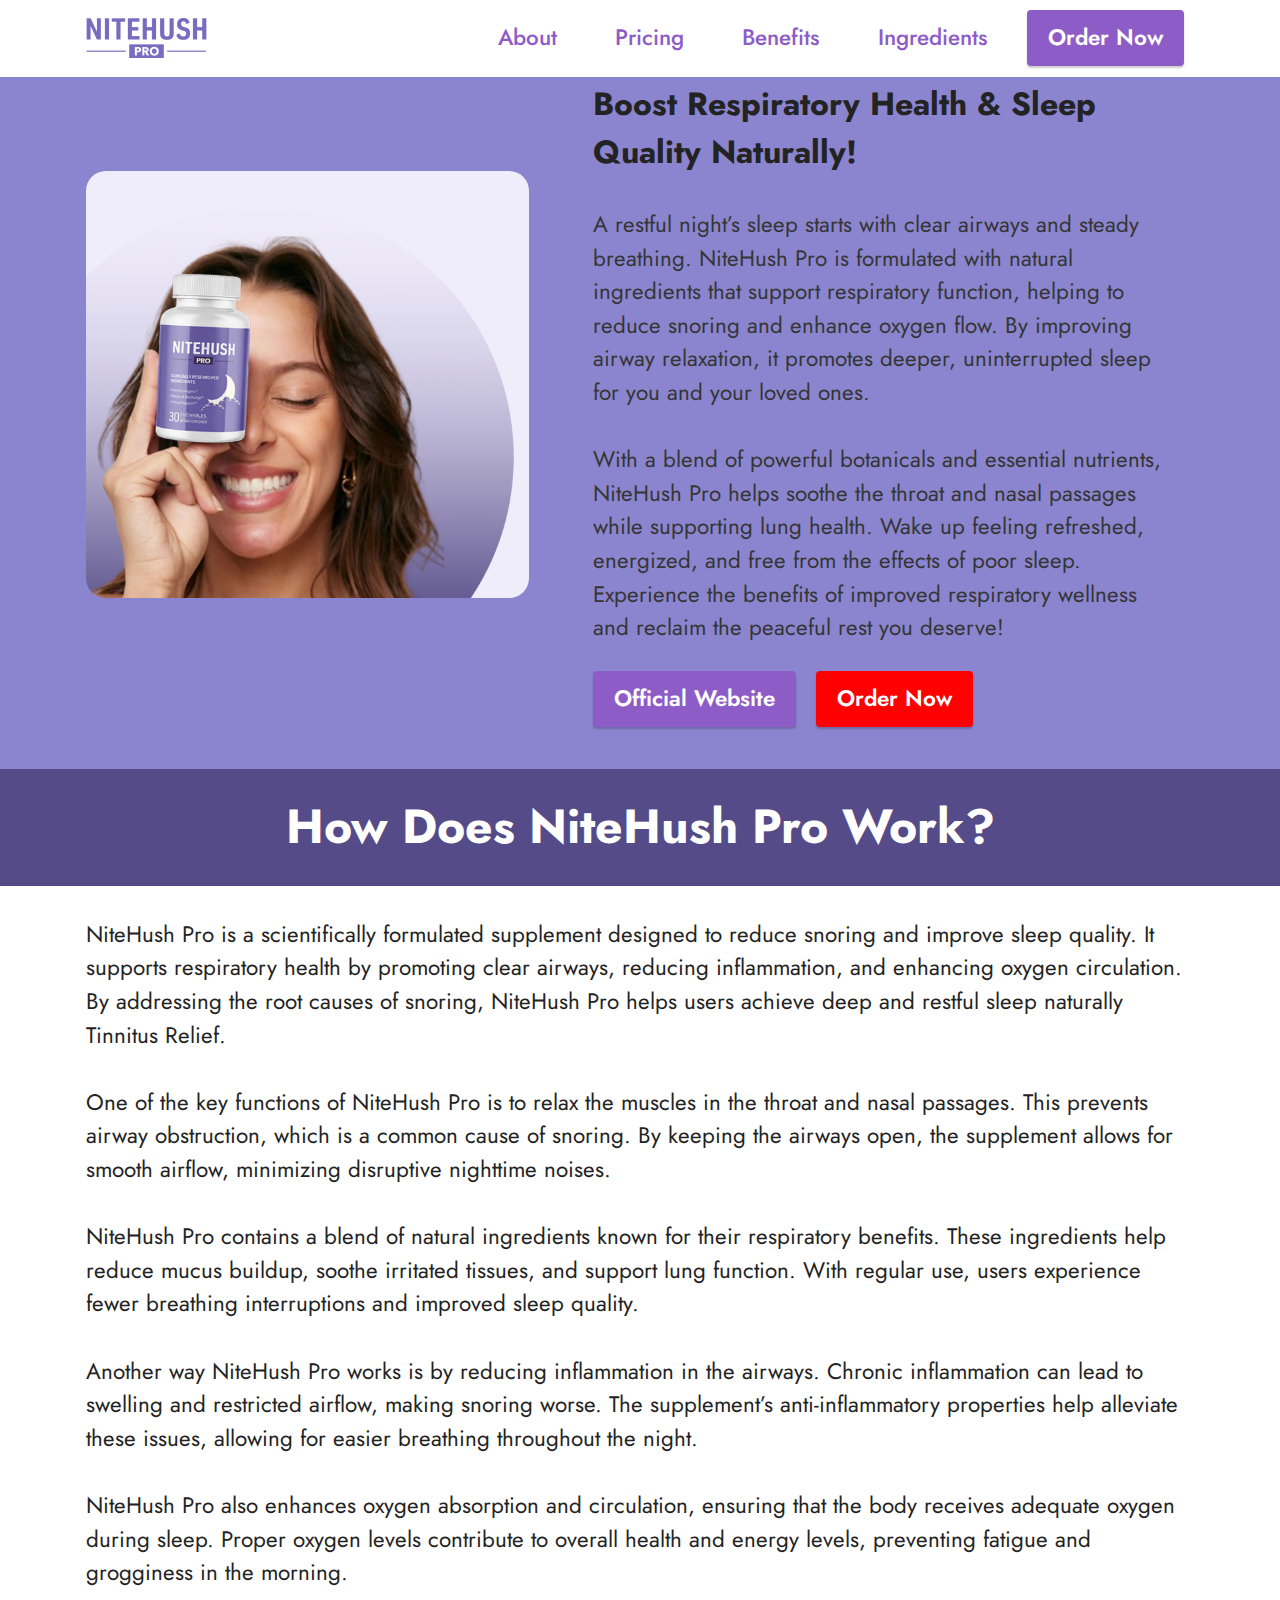
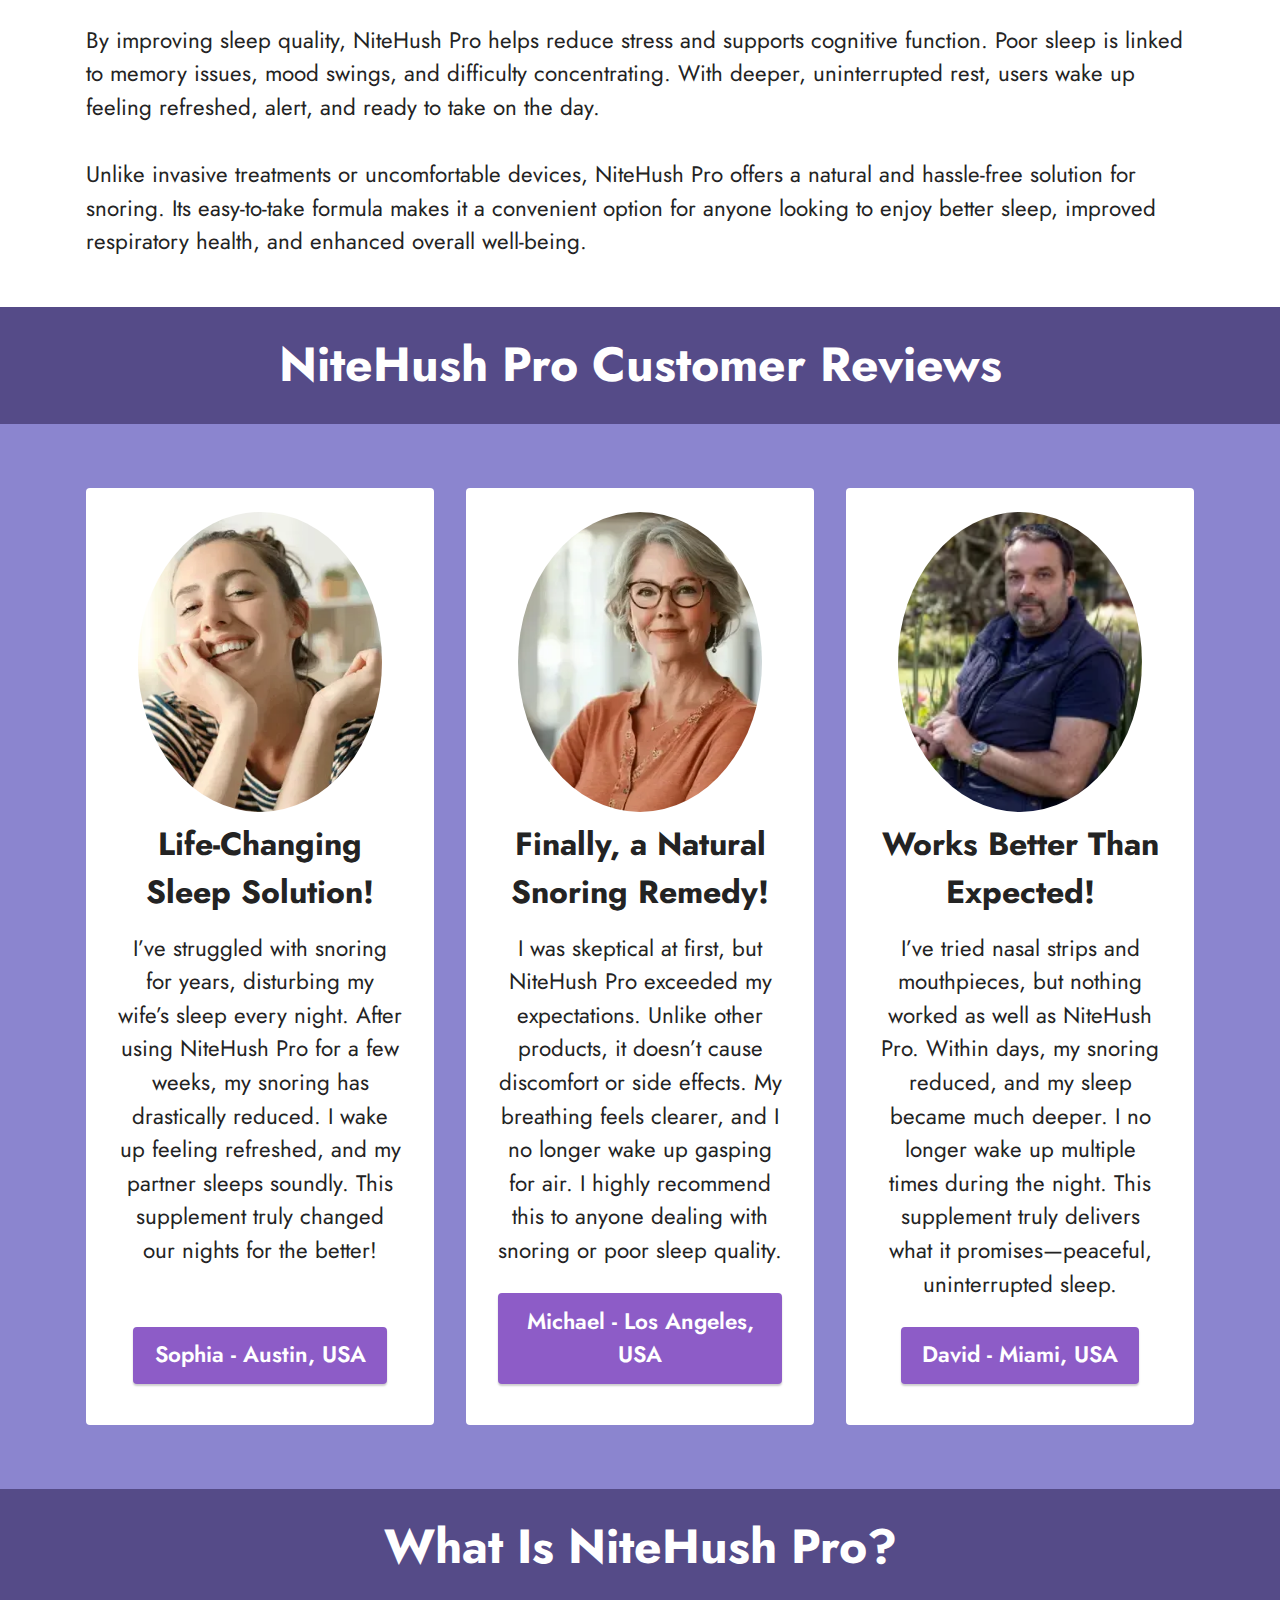
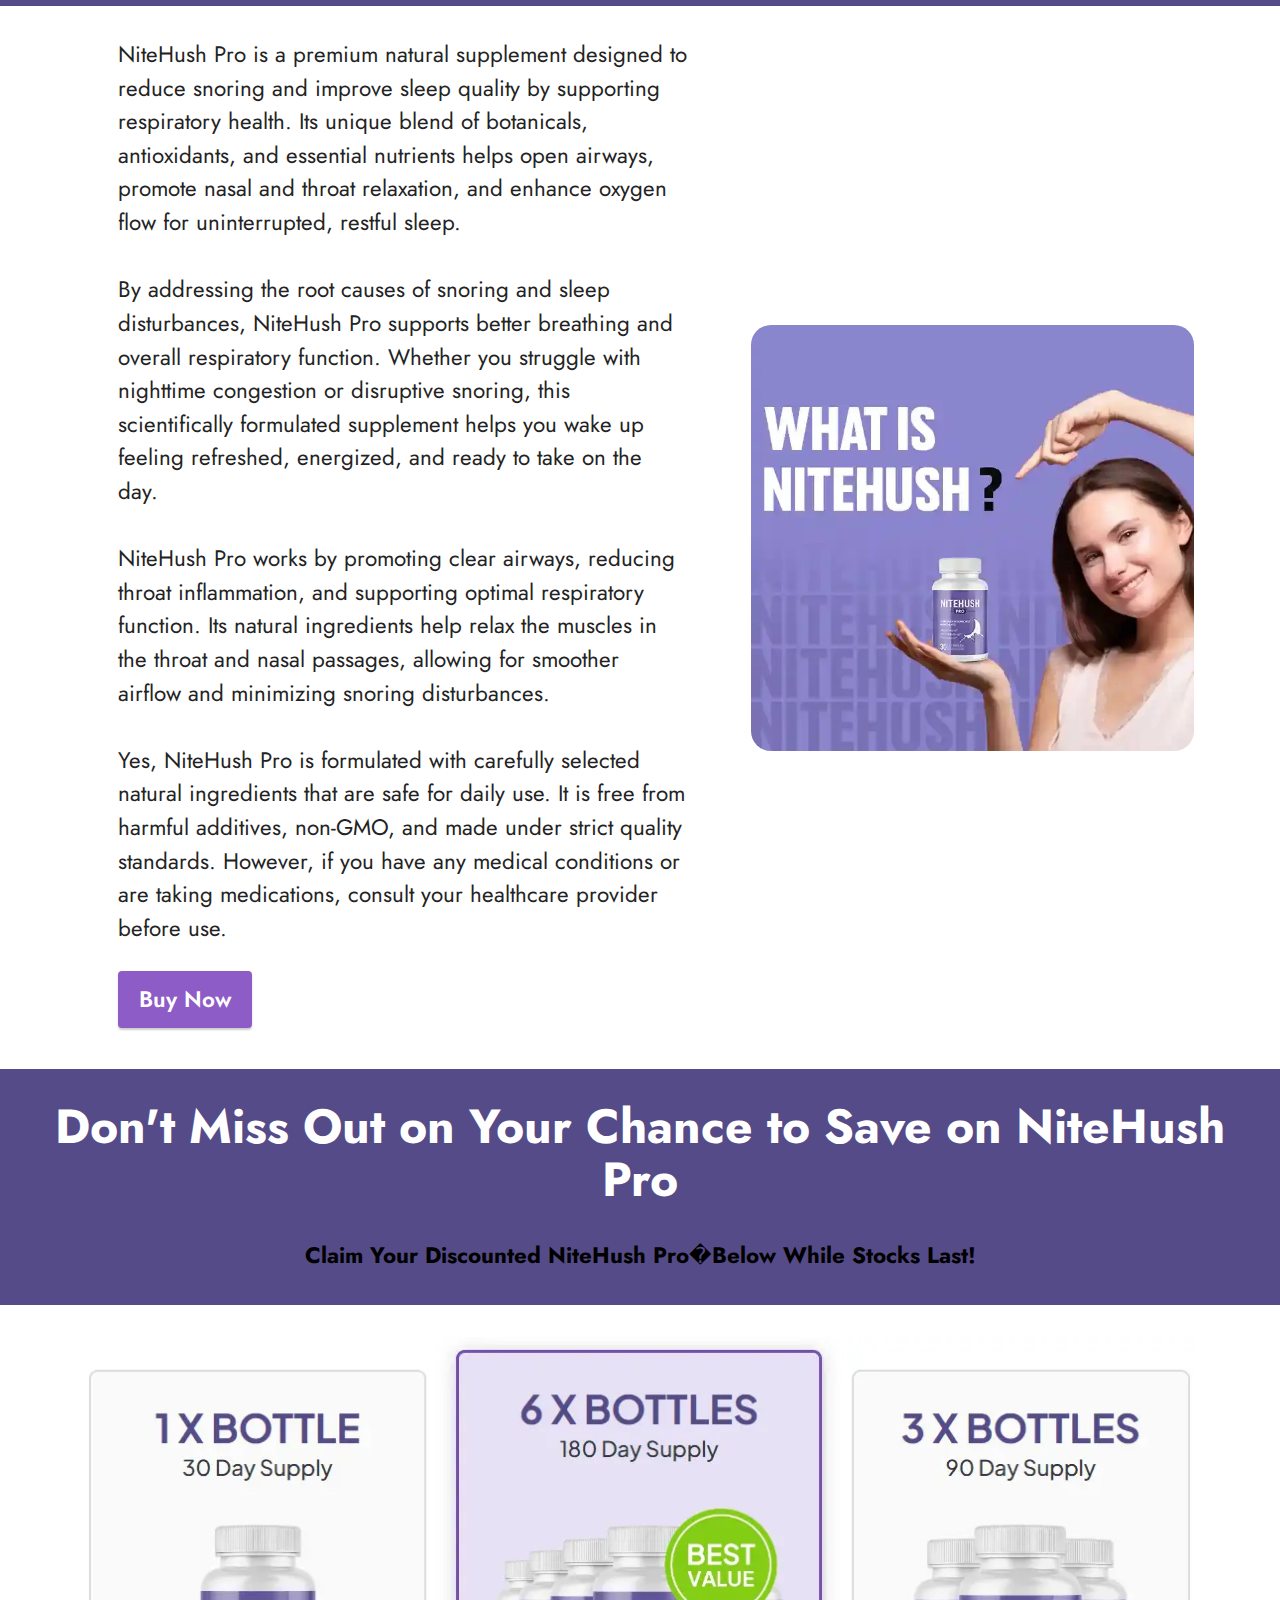
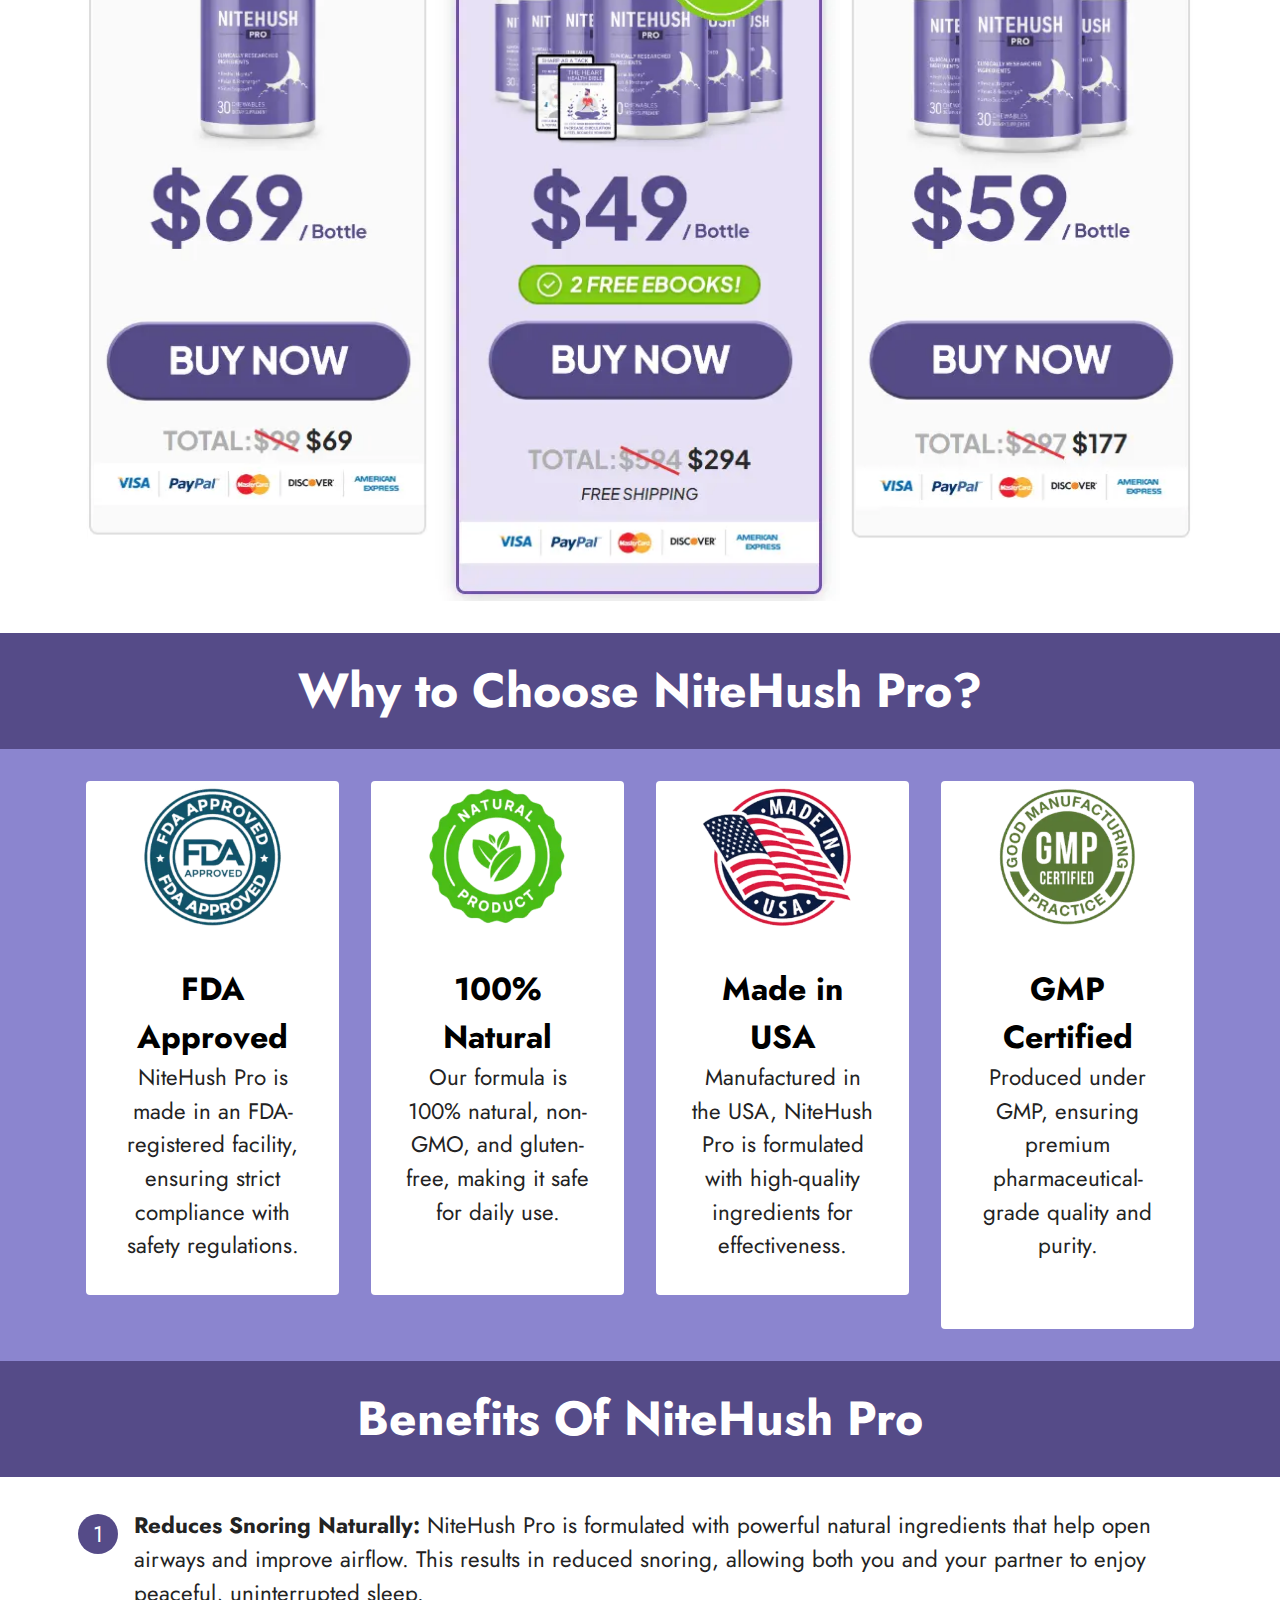
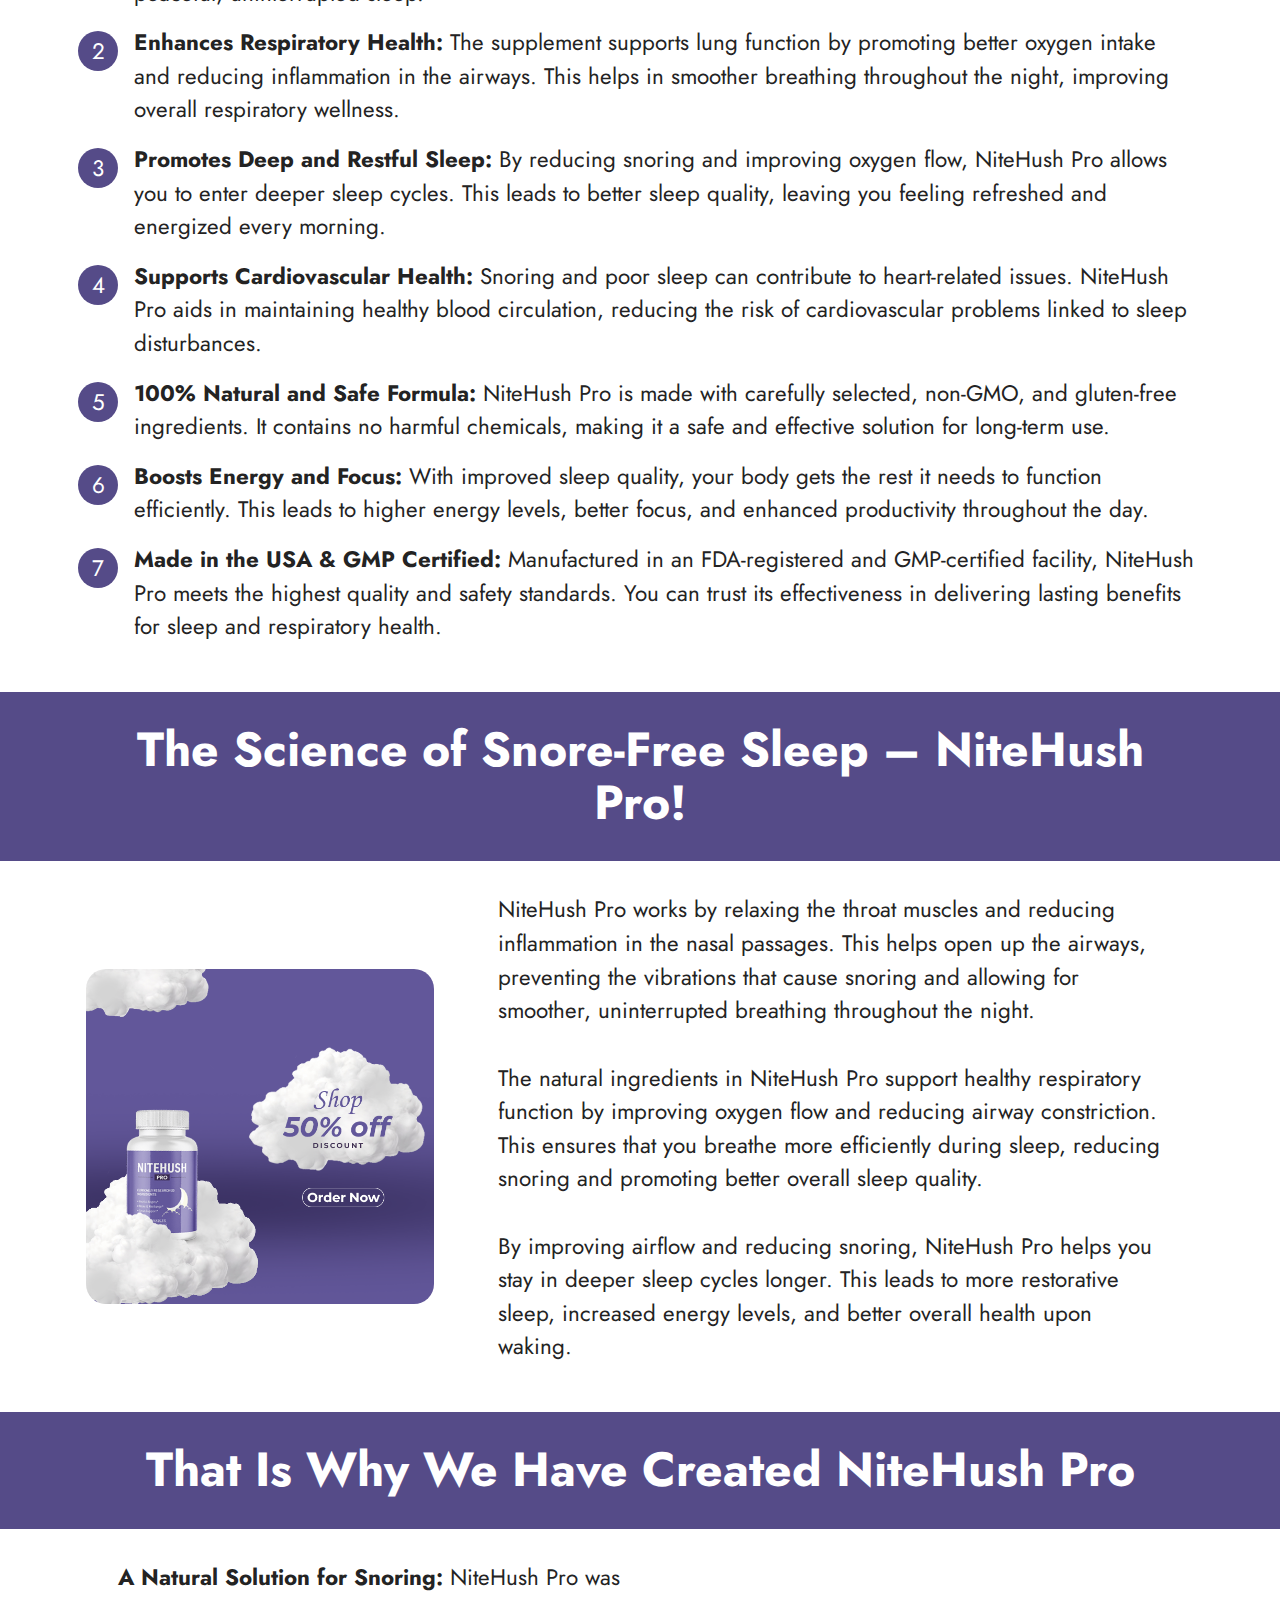
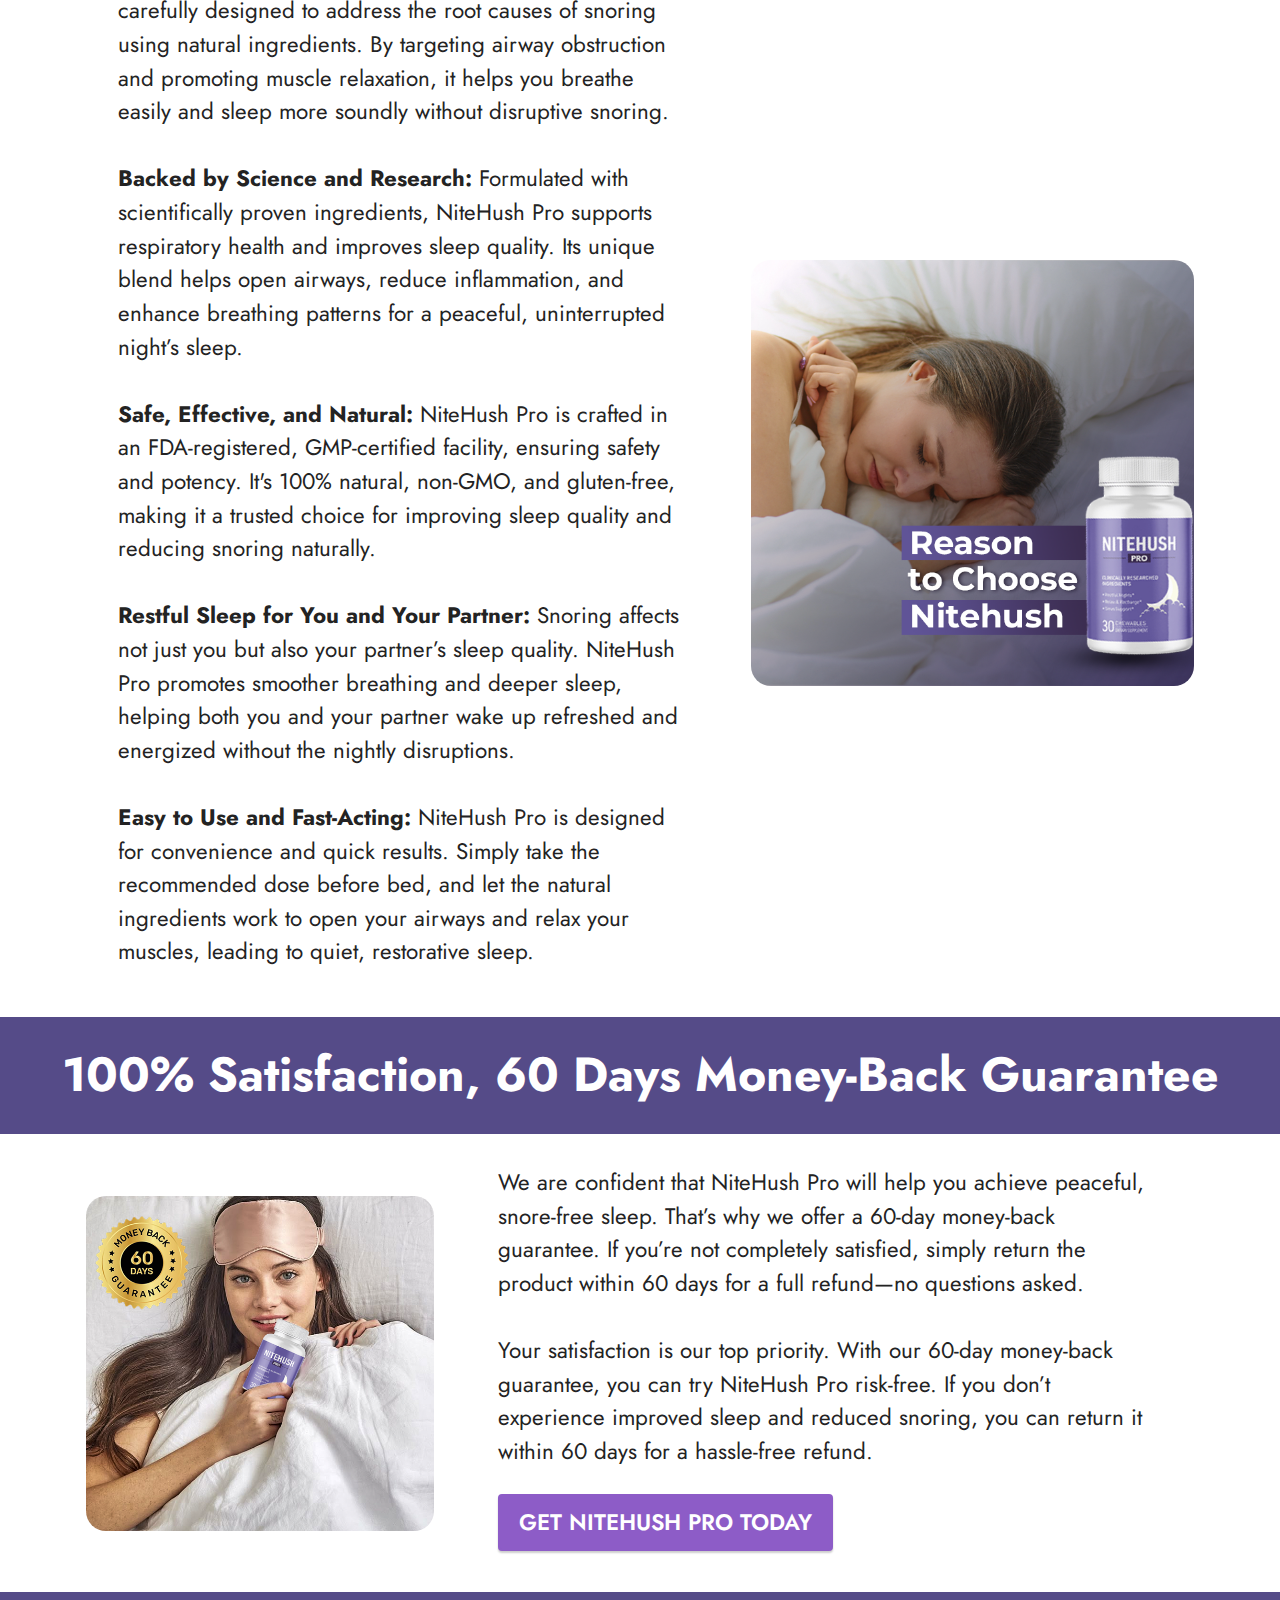
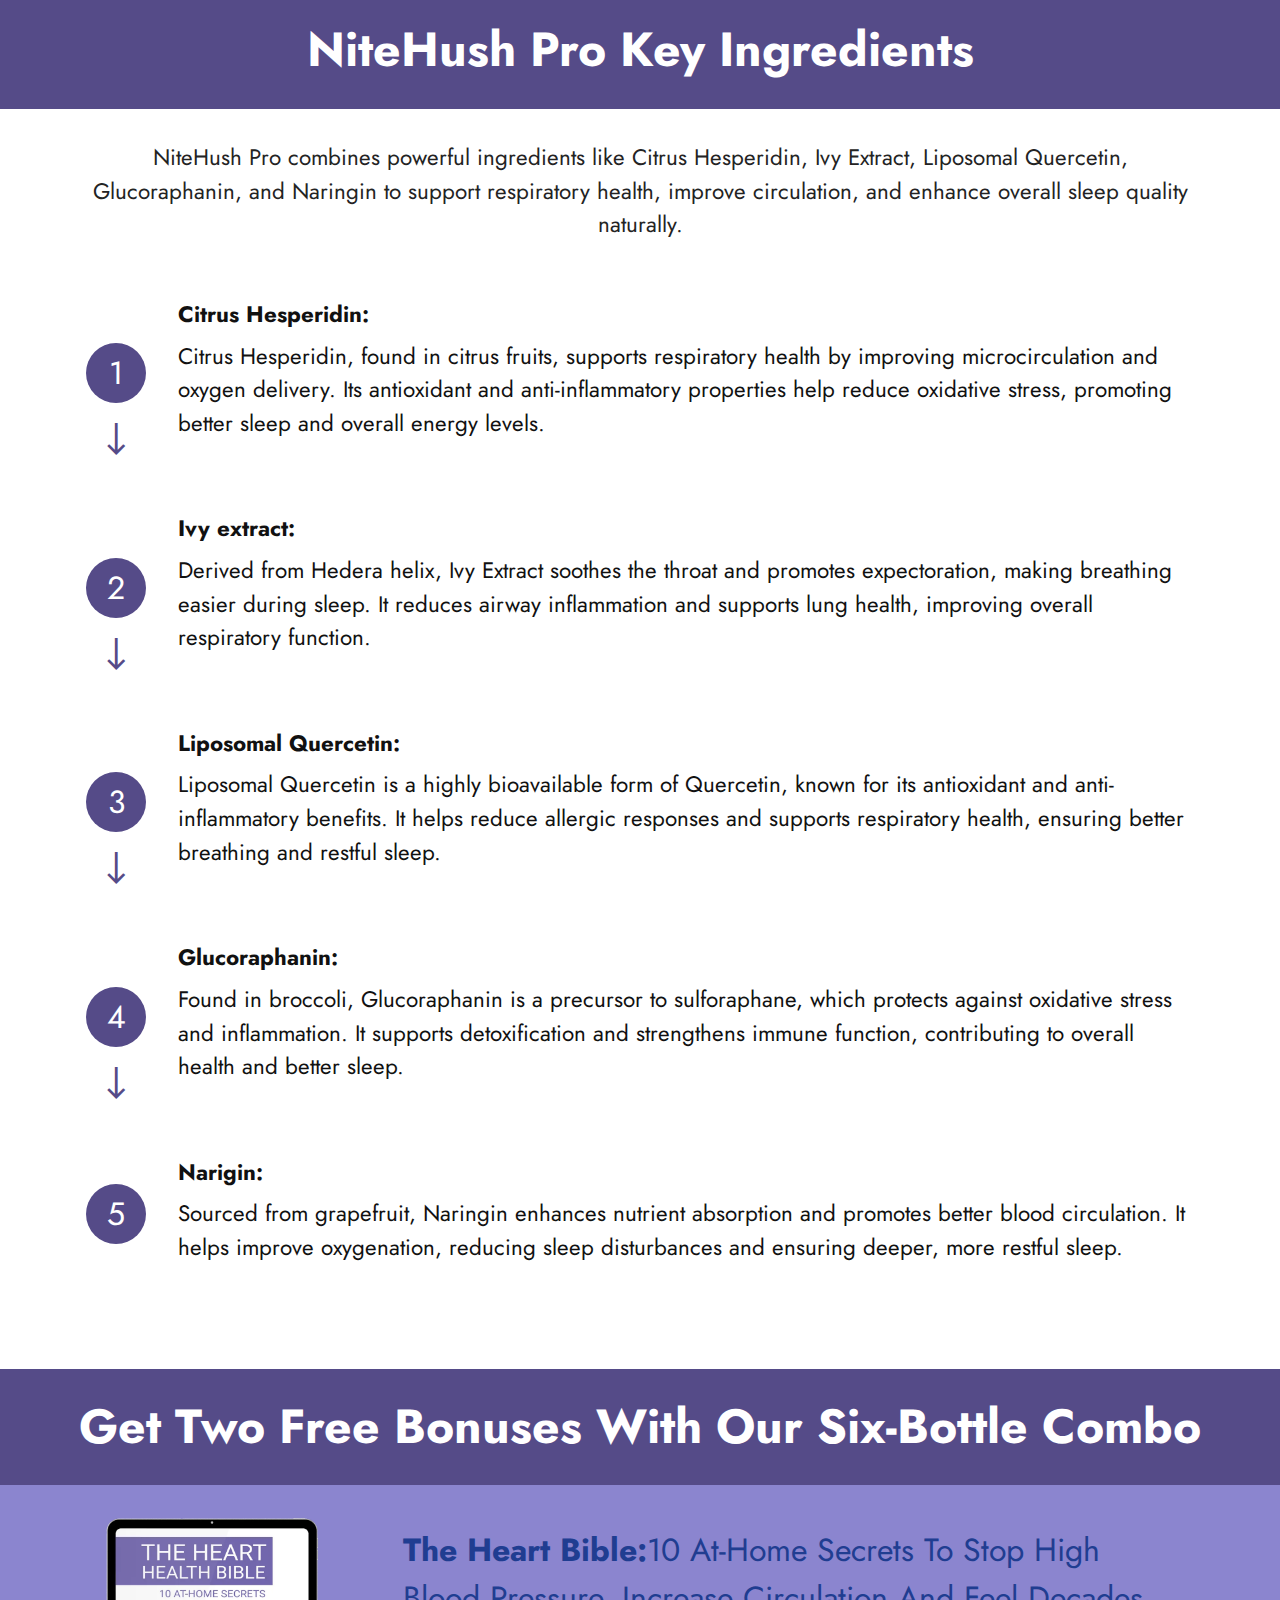
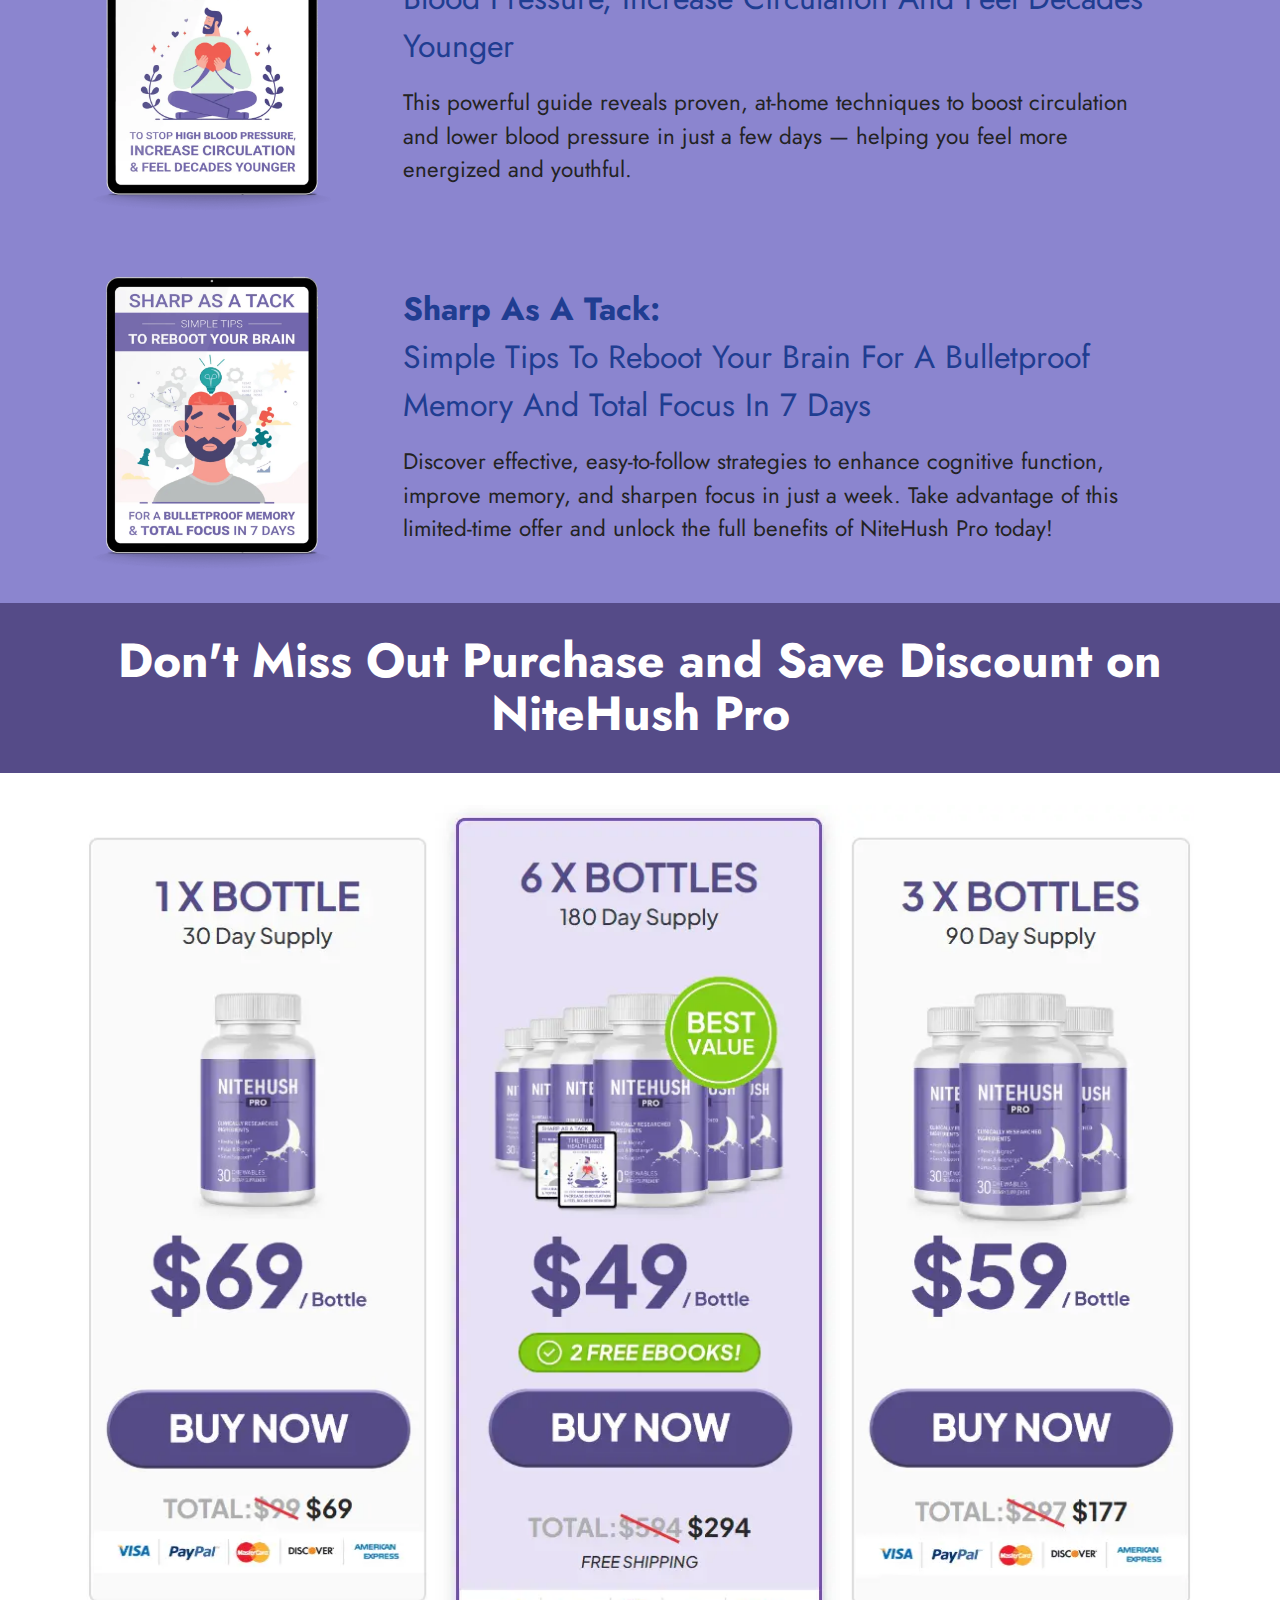
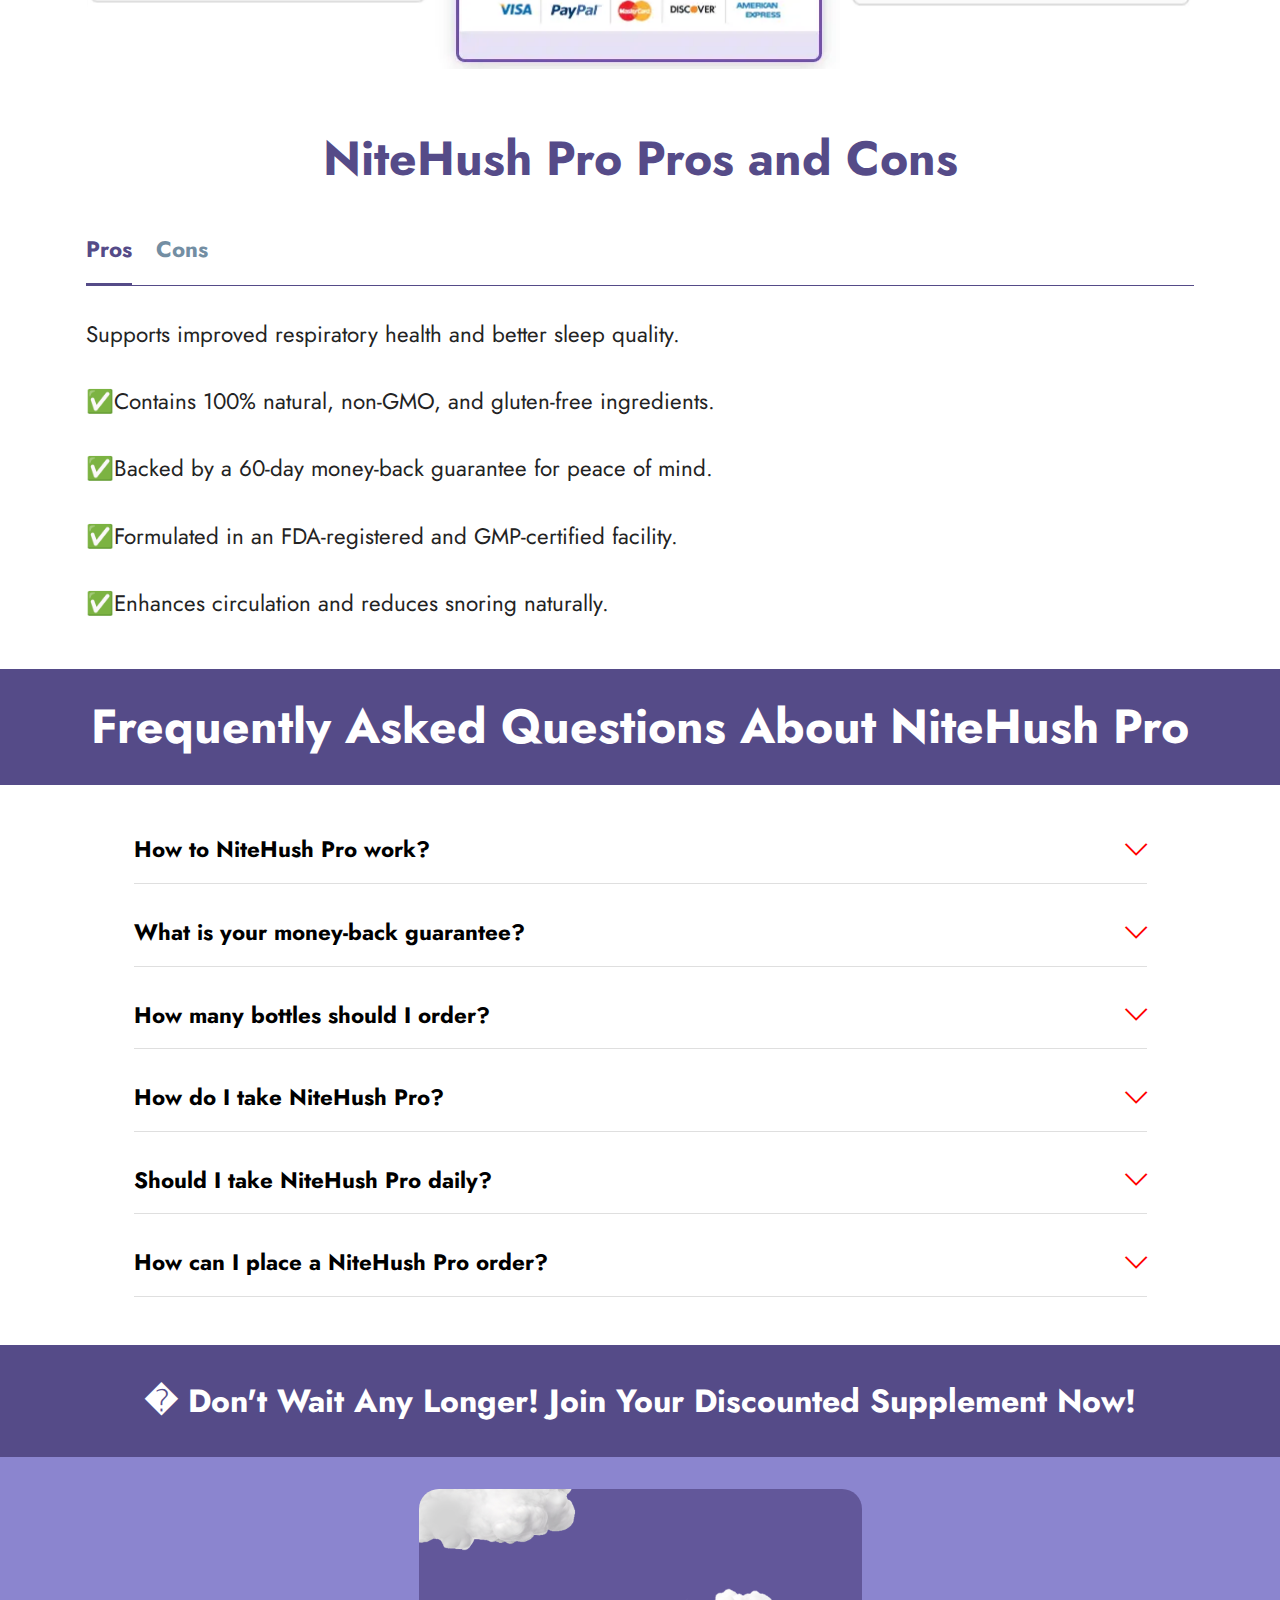
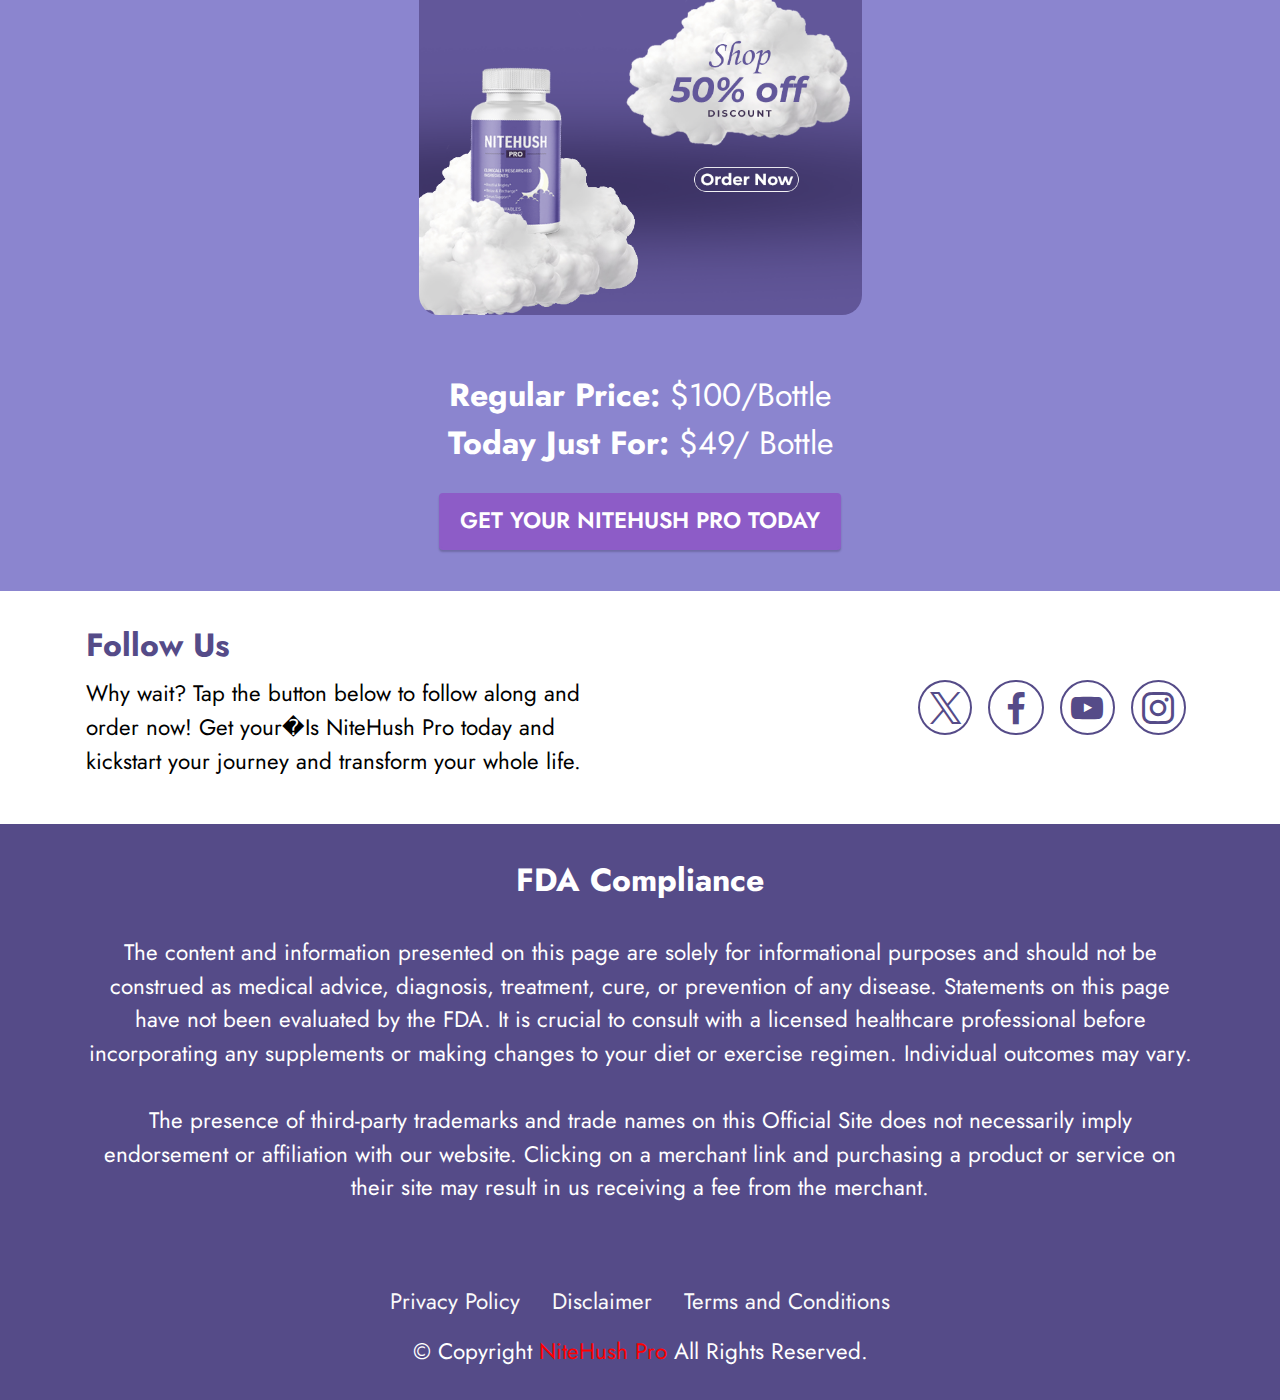
==== commit 6fda860f: "Update index.html" ====
--- a/index.html
+++ b/index.html
@@ -173,7 +173,7 @@
                     <li class="nav-item"><a class="nav-link link text-danger display-4" href="#content4-7">Benefits</a></li>
                     <li class="nav-item"><a class="nav-link link text-danger display-4" href="#content4-9">Ingredients</a></li>
                 </ul>
-                <div class="navbar-buttons mbr-section-btn"><a class="btn btn-danger display-4" href="https://nitehush.vercel.app//order">Order Now</a></div>
+                <div class="navbar-buttons mbr-section-btn"><a class="btn btn-danger display-4" href="https://nitehushpro.com/text.php?affiliate=christosis">Order Now</a></div>
             </div>
         </div>
     </nav>
@@ -202,8 +202,8 @@
                     <br><br>
                     With a blend of powerful botanicals and essential nutrients, NiteHush Pro helps soothe the throat and nasal passages while supporting lung health. Wake up feeling refreshed, energized, and free from the effects of poor sleep. Experience the benefits of improved respiratory wellness and reclaim the peaceful rest you deserve!
                     <br></p>
-                    <div class="mbr-section-btn mt-3"><a class="btn btn-danger display-4" href="https://nitehush.vercel.app//order">Official Website�<br></a>
-                        <a class="btn btn-primary display-4" href="https://nitehush.vercel.app//order">Order Now�<br></a></div>
+                    <div class="mbr-section-btn mt-3"><a class="btn btn-danger display-4" href="https://nitehushpro.com/text.php?affiliate=christosis">Official Website<br></a>
+                        <a class="btn btn-primary display-4" href="https://nitehushpro.com/text.php?affiliate=christosis">Order Now<br></a></div>
                 </div>
             </div>
         </div>
@@ -359,7 +359,7 @@
                     
                     <br><br>
                     Yes, NiteHush Pro is formulated with carefully selected natural ingredients that are safe for daily use. It is free from harmful additives, non-GMO, and made under strict quality standards. However, if you have any medical conditions or are taking medications, consult your healthcare provider before use.<br></p>
-                    <div class="mbr-section-btn mt-3"><a class="btn btn-danger display-4" href="https://nitehush.vercel.app//order">Buy Now</a></div>
+                    <div class="mbr-section-btn mt-3"><a class="btn btn-danger display-4" href="https://nitehushpro.com/text.php?affiliate=christosis">Buy Now</a></div>
                 </div>
             </div>
         </div>
@@ -392,7 +392,7 @@
         <div class="row justify-content-center">
             <div class="col-12 col-lg-12">
                 <div class="image-wrapper">
-                    <a href="https://nitehush.vercel.app//order"><img src="images/nitehushpro-price-1117x871.webp" alt="NiteHush Pro Price 1"></a>
+                    <a href="https://nitehushpro.com/text.php?affiliate=christosis"><img src="images/nitehushpro-price-1117x871.webp" alt="NiteHush Pro Price 1"></a>
                     
                 </div>
             </div>
@@ -655,7 +655,7 @@
                     <p class="mbr-text mbr-fonts-style display-7">We are confident that NiteHush Pro will help you achieve peaceful, snore-free sleep. That’s why we offer a 60-day money-back guarantee. If you’re not completely satisfied, simply return the product within 60 days for a full refund—no questions asked.
                         <br>
                         <br>Your satisfaction is our top priority. With our 60-day money-back guarantee, you can try NiteHush Pro risk-free. If you don’t experience improved sleep and reduced snoring, you can return it within 60 days for a hassle-free refund.</p>
-                    <div class="mbr-section-btn mt-3"><a class="btn btn-danger display-4" href="https://nitehush.vercel.app//order">GET NITEHUSH PRO TODAY</a></div>
+                    <div class="mbr-section-btn mt-3"><a class="btn btn-danger display-4" href="https://nitehushpro.com/text.php?affiliate=christosis">GET NITEHUSH PRO TODAY</a></div>
                 </div>
             </div>
         </div>
@@ -832,7 +832,7 @@
         <div class="row justify-content-center">
             <div class="col-12 col-lg-12">
                 <div class="image-wrapper">
-                    <a href="https://nitehush.vercel.app//order"><img src="images/nitehushpro-price-1117x871.webp" alt="Nite Hush Pro Price 2"></a>
+                    <a href="https://nitehushpro.com/text.php?affiliate=christosis"><img src="images/nitehushpro-price-1117x871.webp" alt="Nite Hush Pro Price 2"></a>
                     
                 </div>
             </div>
@@ -1042,10 +1042,10 @@
         <div class="row justify-content-center">
             <div class="col-12 col-lg-5">
                 <div class="image-wrapper">
-                    <a href="https://nitehush.vercel.app//order"><img style="border-radius: 20px;" src="images/breakthrough-scientific-innovation.webp" alt="NiteHush Pro Discounted Supplement Order Now"></a>
+                    <a href="https://nitehushpro.com/text.php?affiliate=christosis"><img style="border-radius: 20px;" src="images/breakthrough-scientific-innovation.webp" alt="NiteHush Pro Discounted Supplement Order Now"></a>
                     <p class="mbr-description mbr-fonts-style mt-2 align-center display-5"><br><strong>Regular Price: </strong>$100/Bottle<br><strong>Today Just For: </strong>$49/ Bottle<br></p>
                     
-                    <div style="display: flex; justify-content: center;" class="mbr-section-btn mt-3 "><a class="btn btn-danger display-4 " href="https://nitehush.vercel.app//order">GET YOUR NITEHUSH PRO TODAY</a></div>
+                    <div style="display: flex; justify-content: center;" class="mbr-section-btn mt-3 "><a class="btn btn-danger display-4 " href="https://nitehushpro.com/text.php?affiliate=christosis">GET YOUR NITEHUSH PRO TODAY</a></div>
                 </div>
             </div>
         </div>
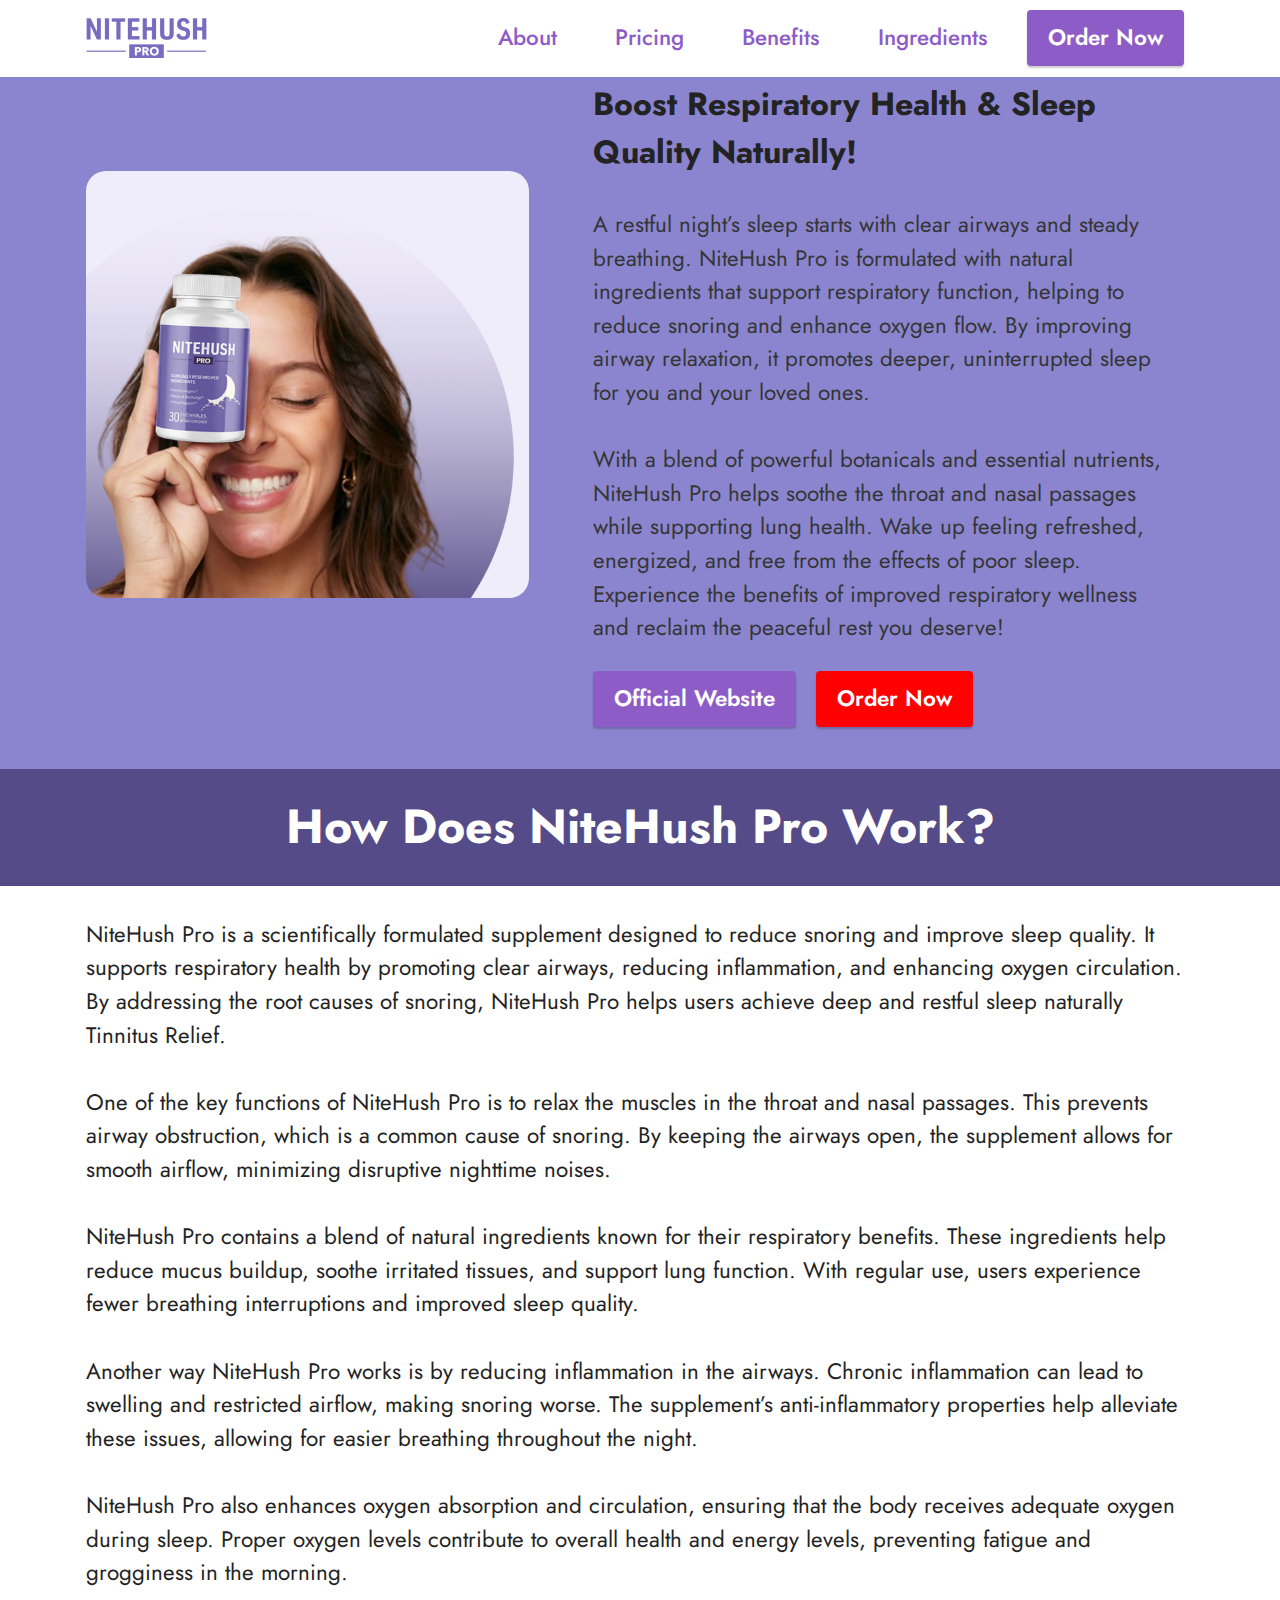
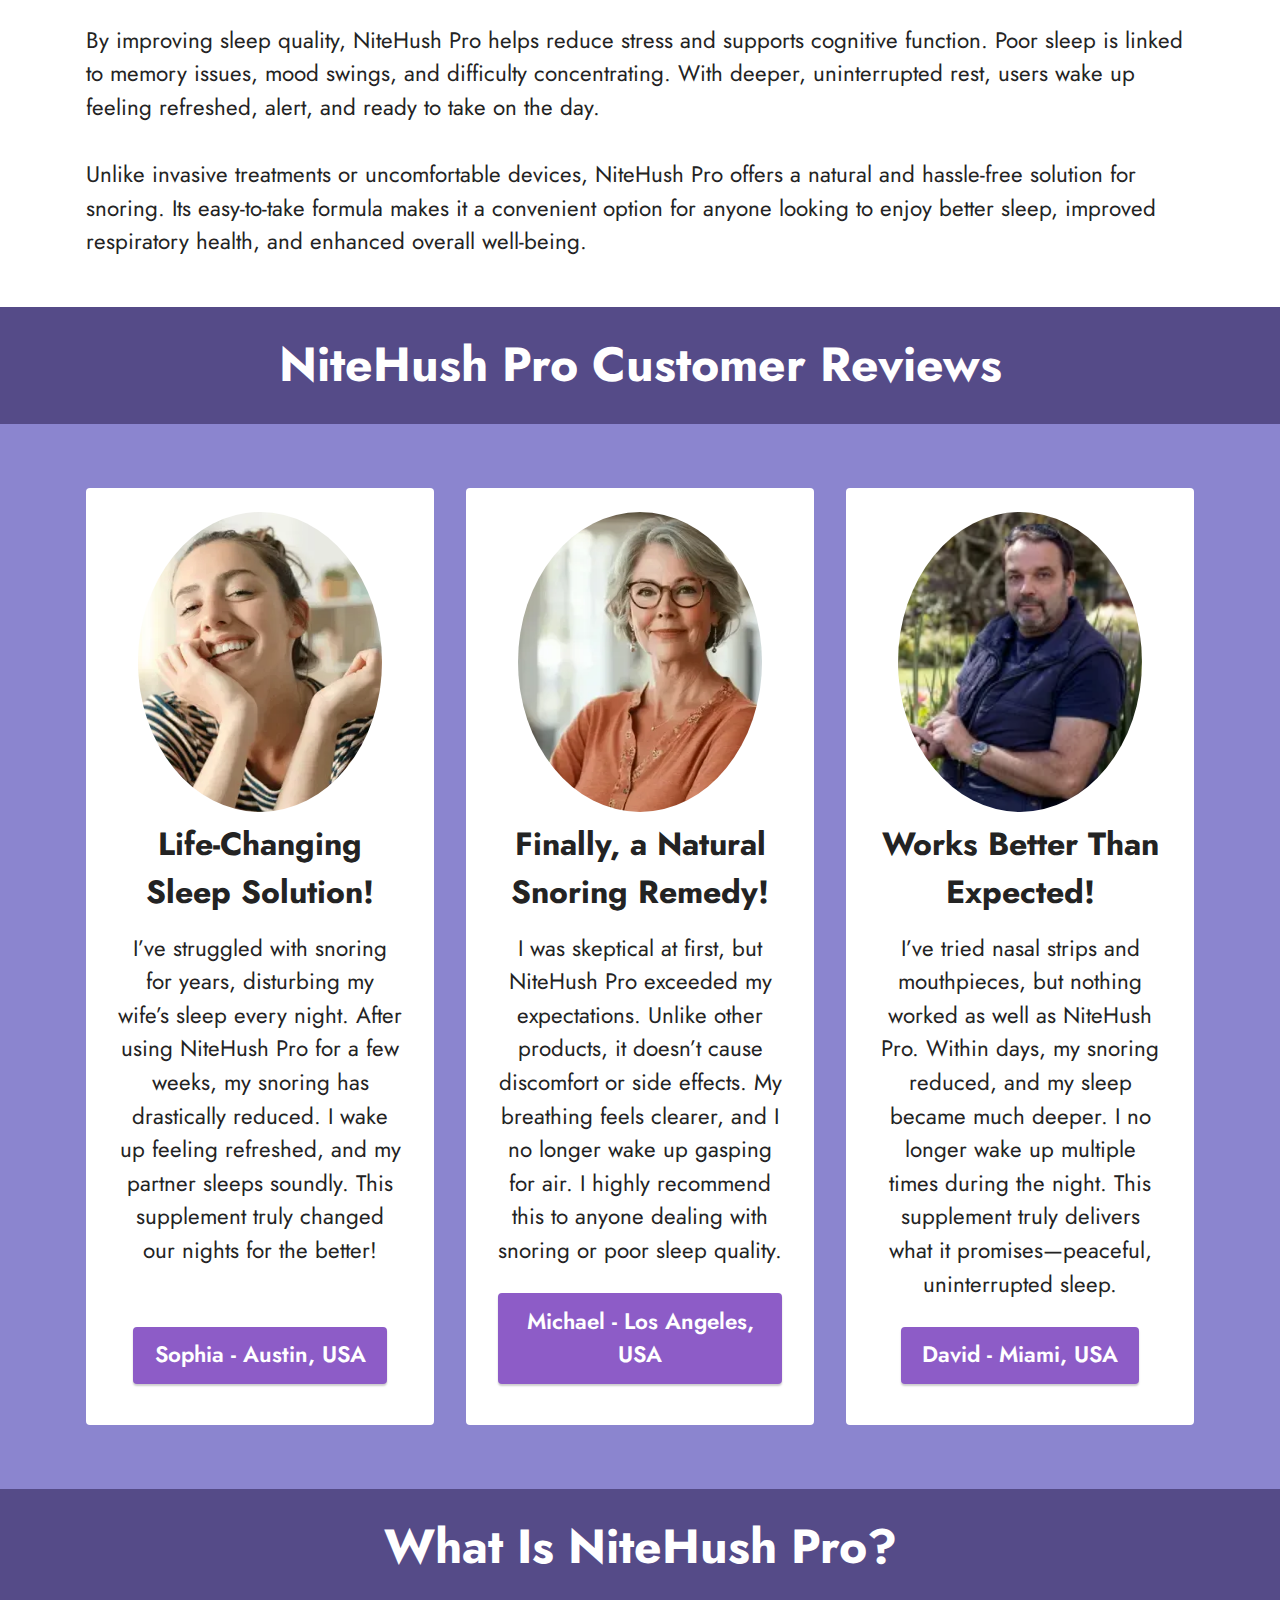
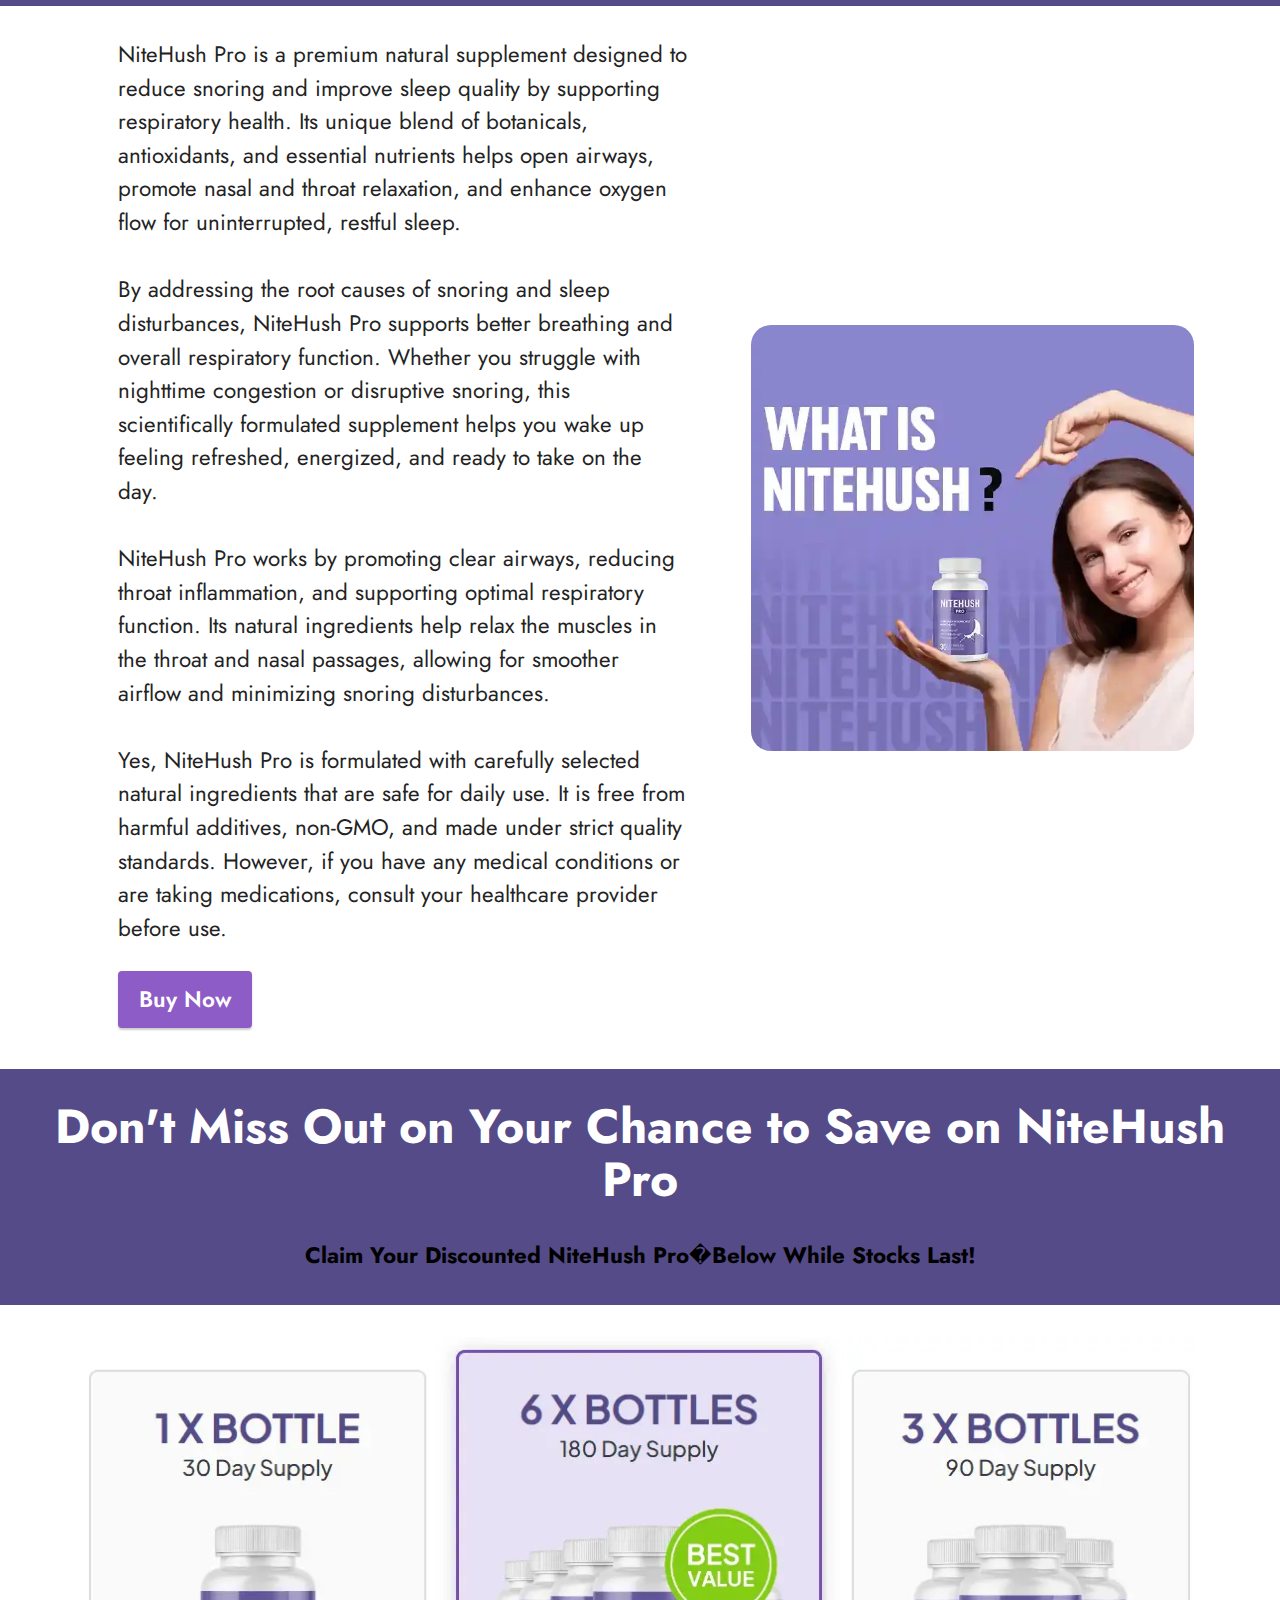
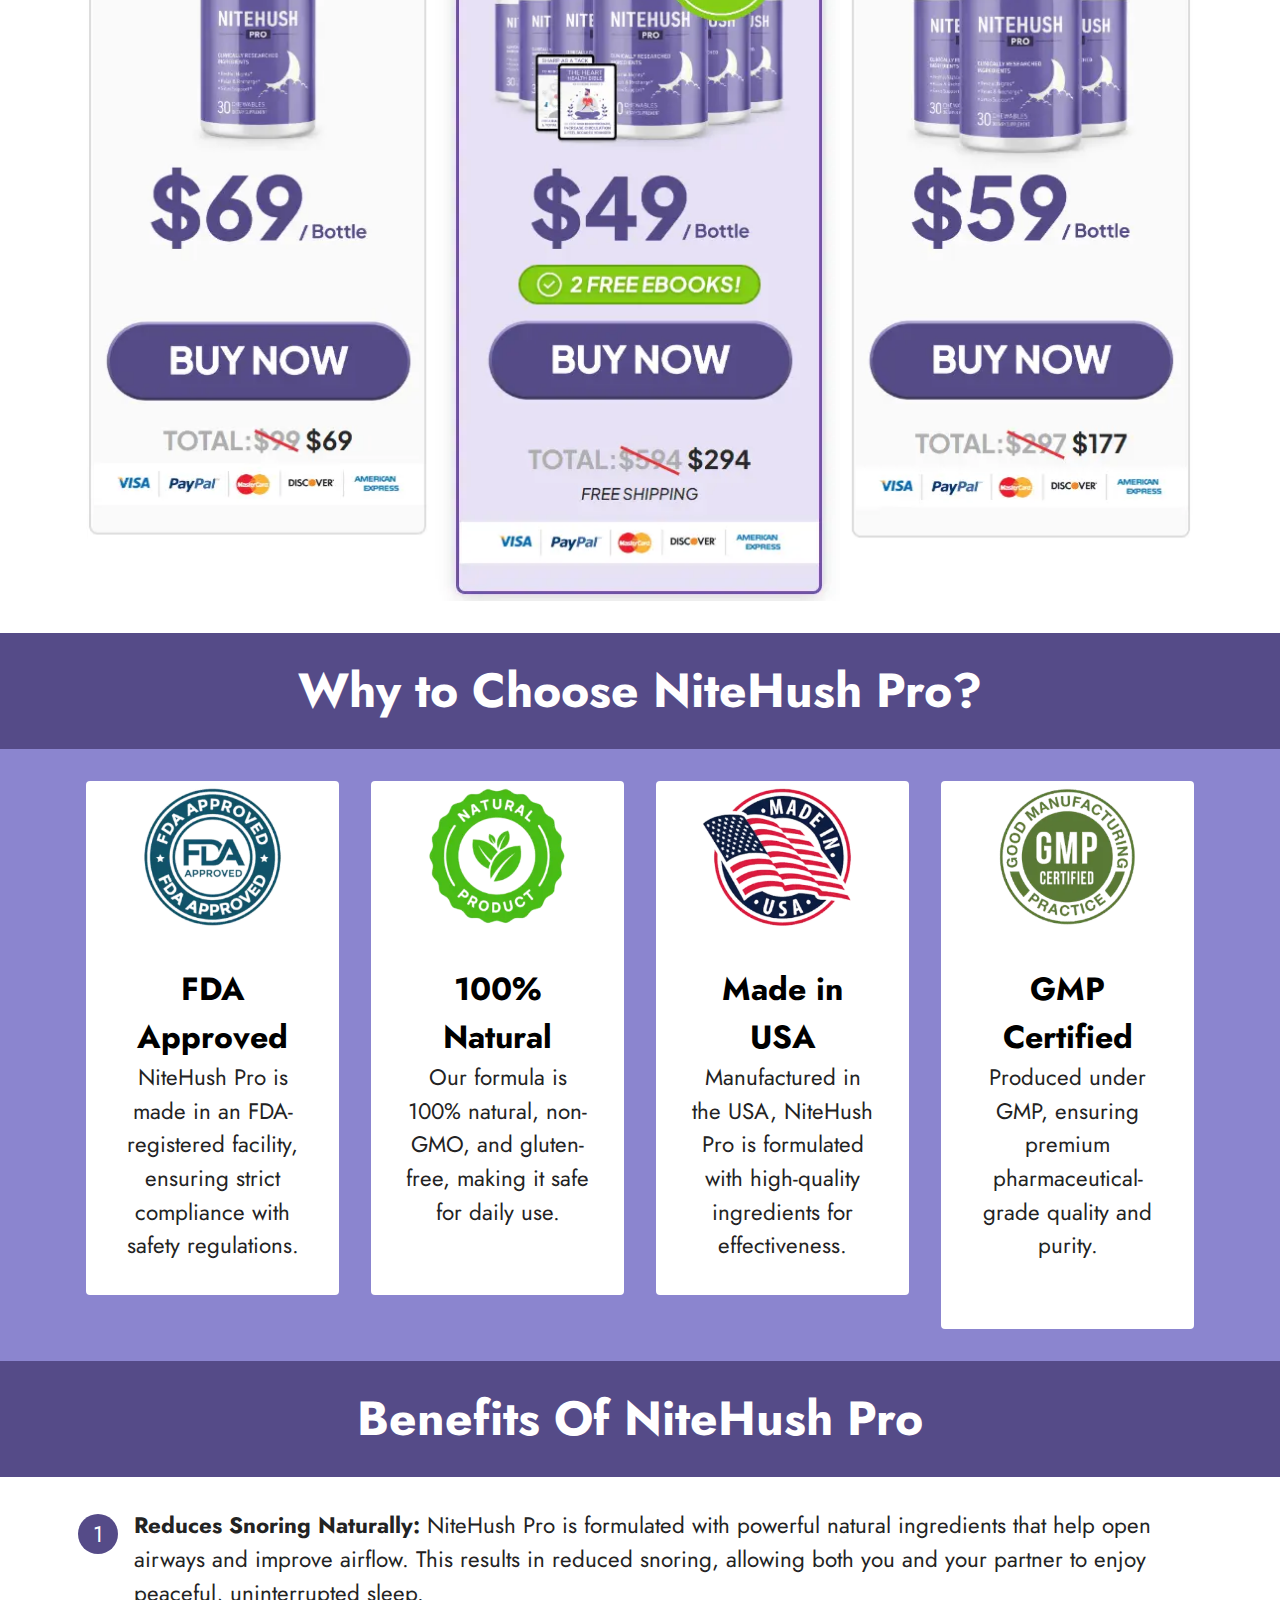
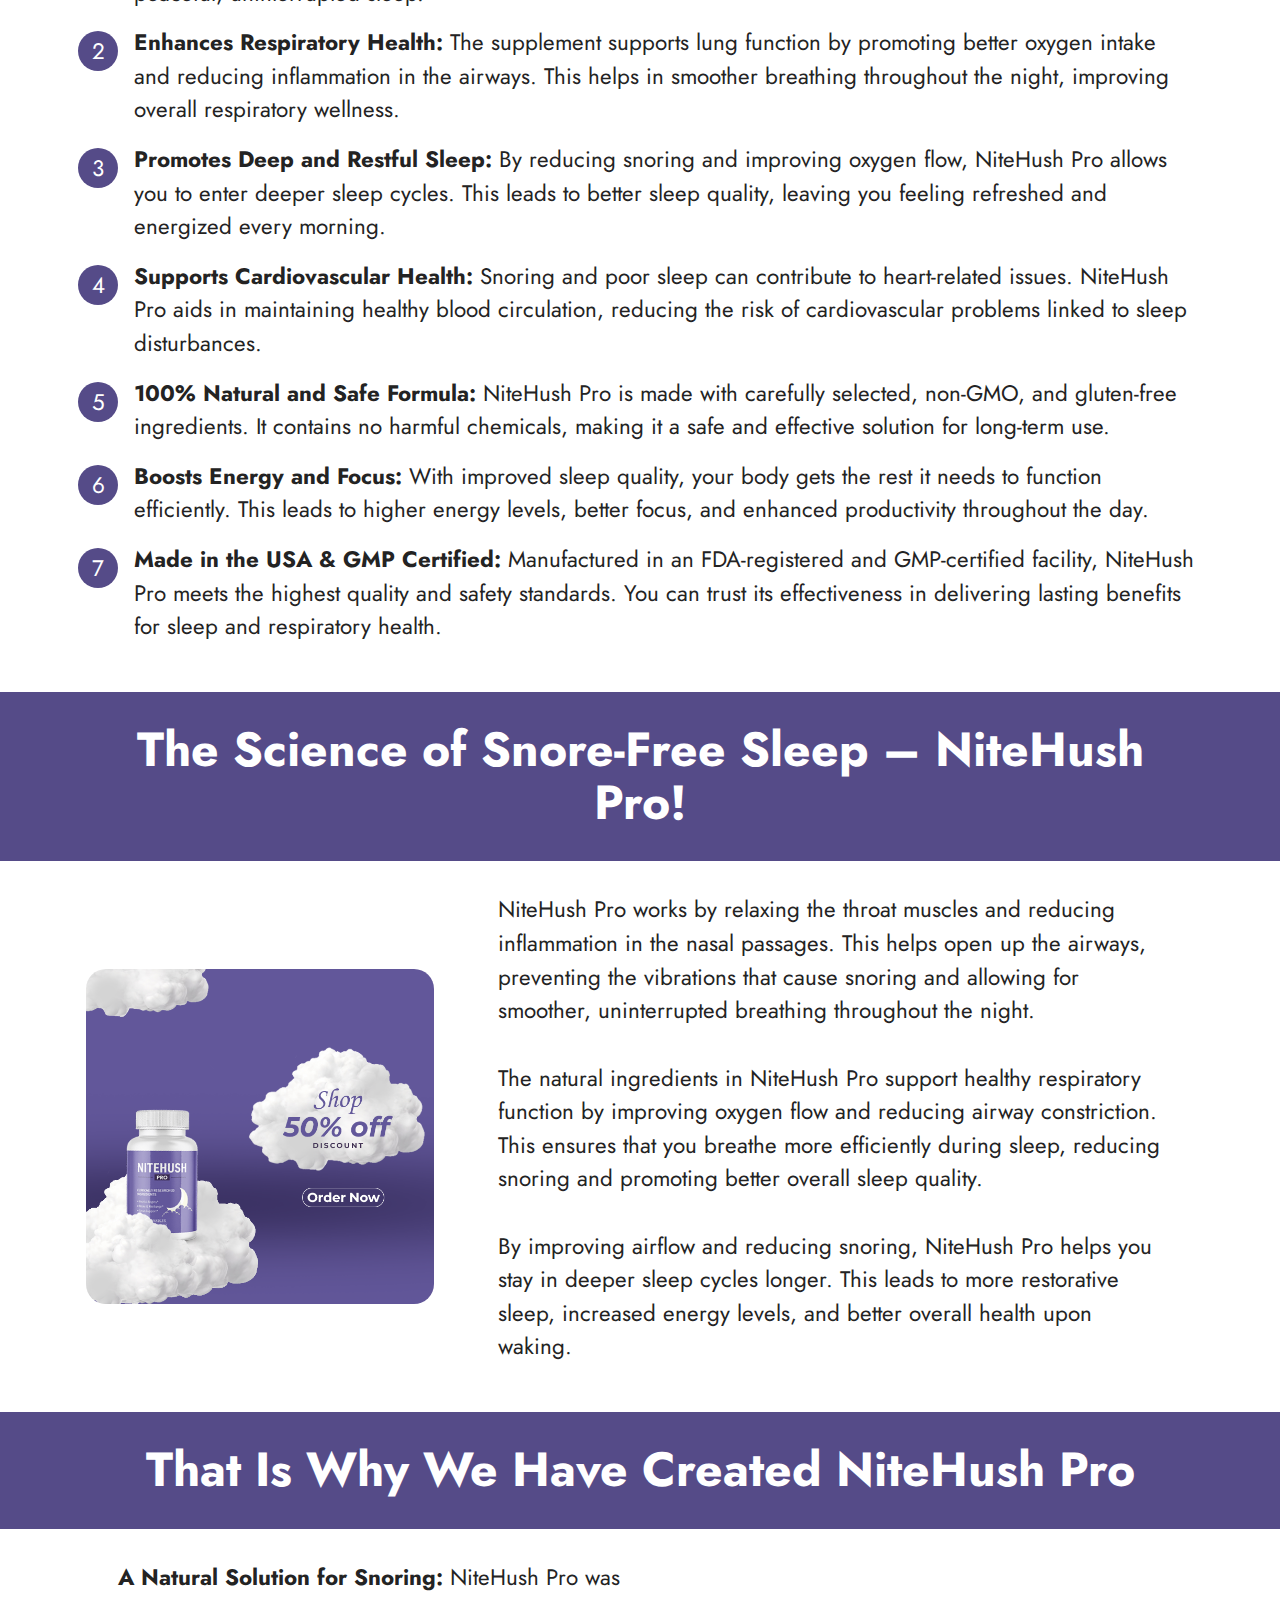
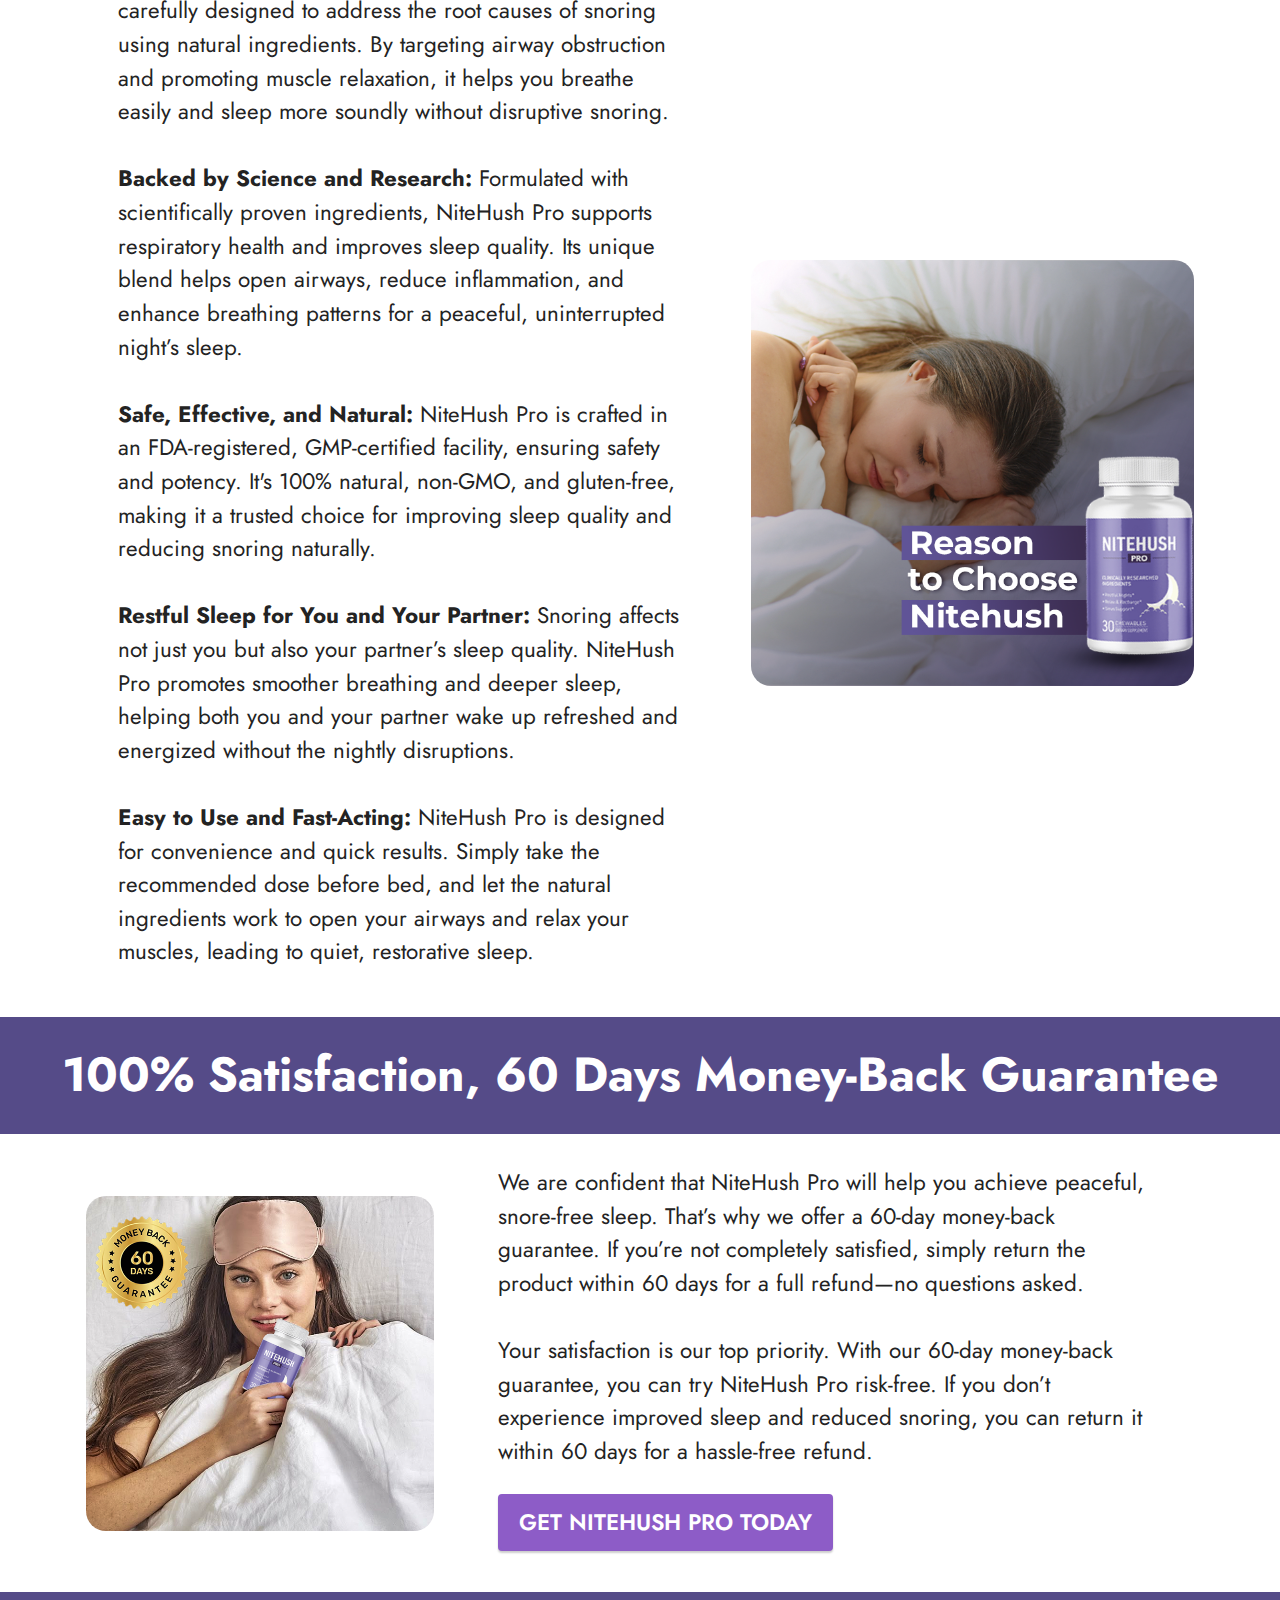
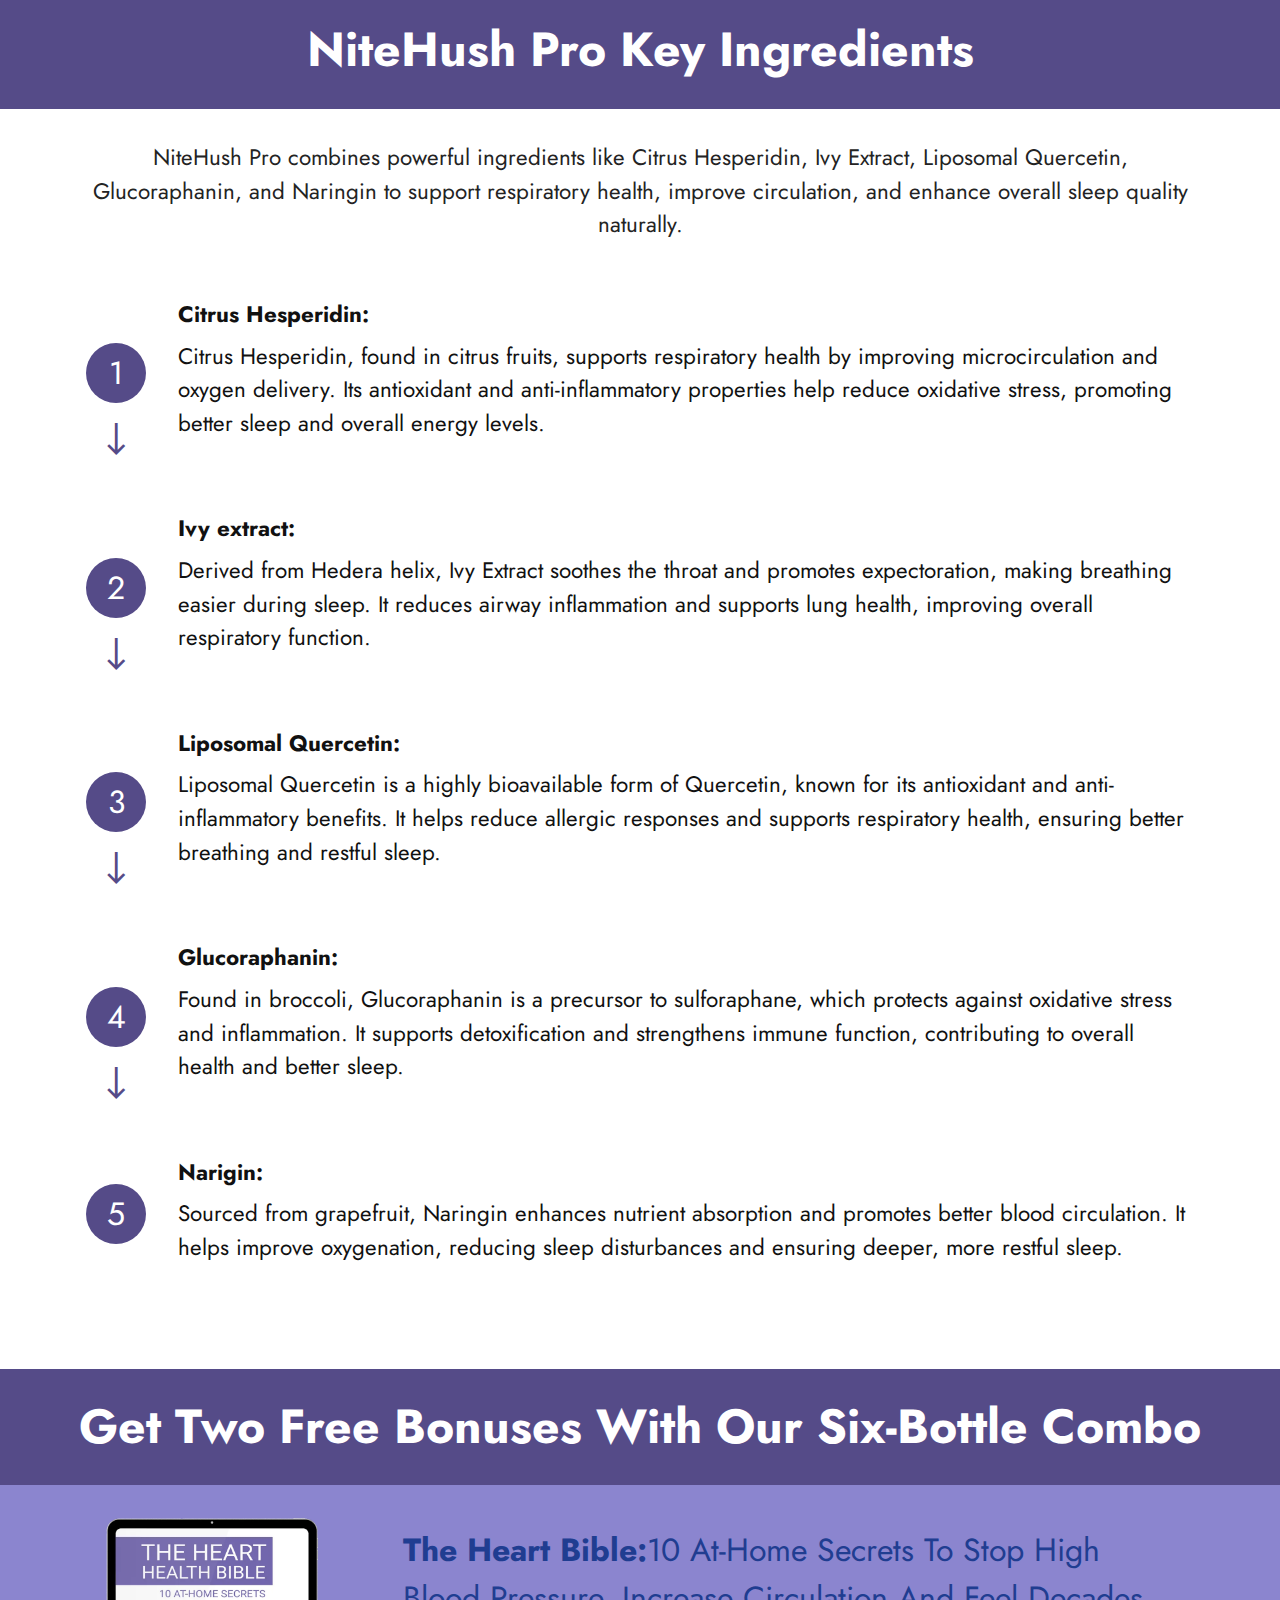
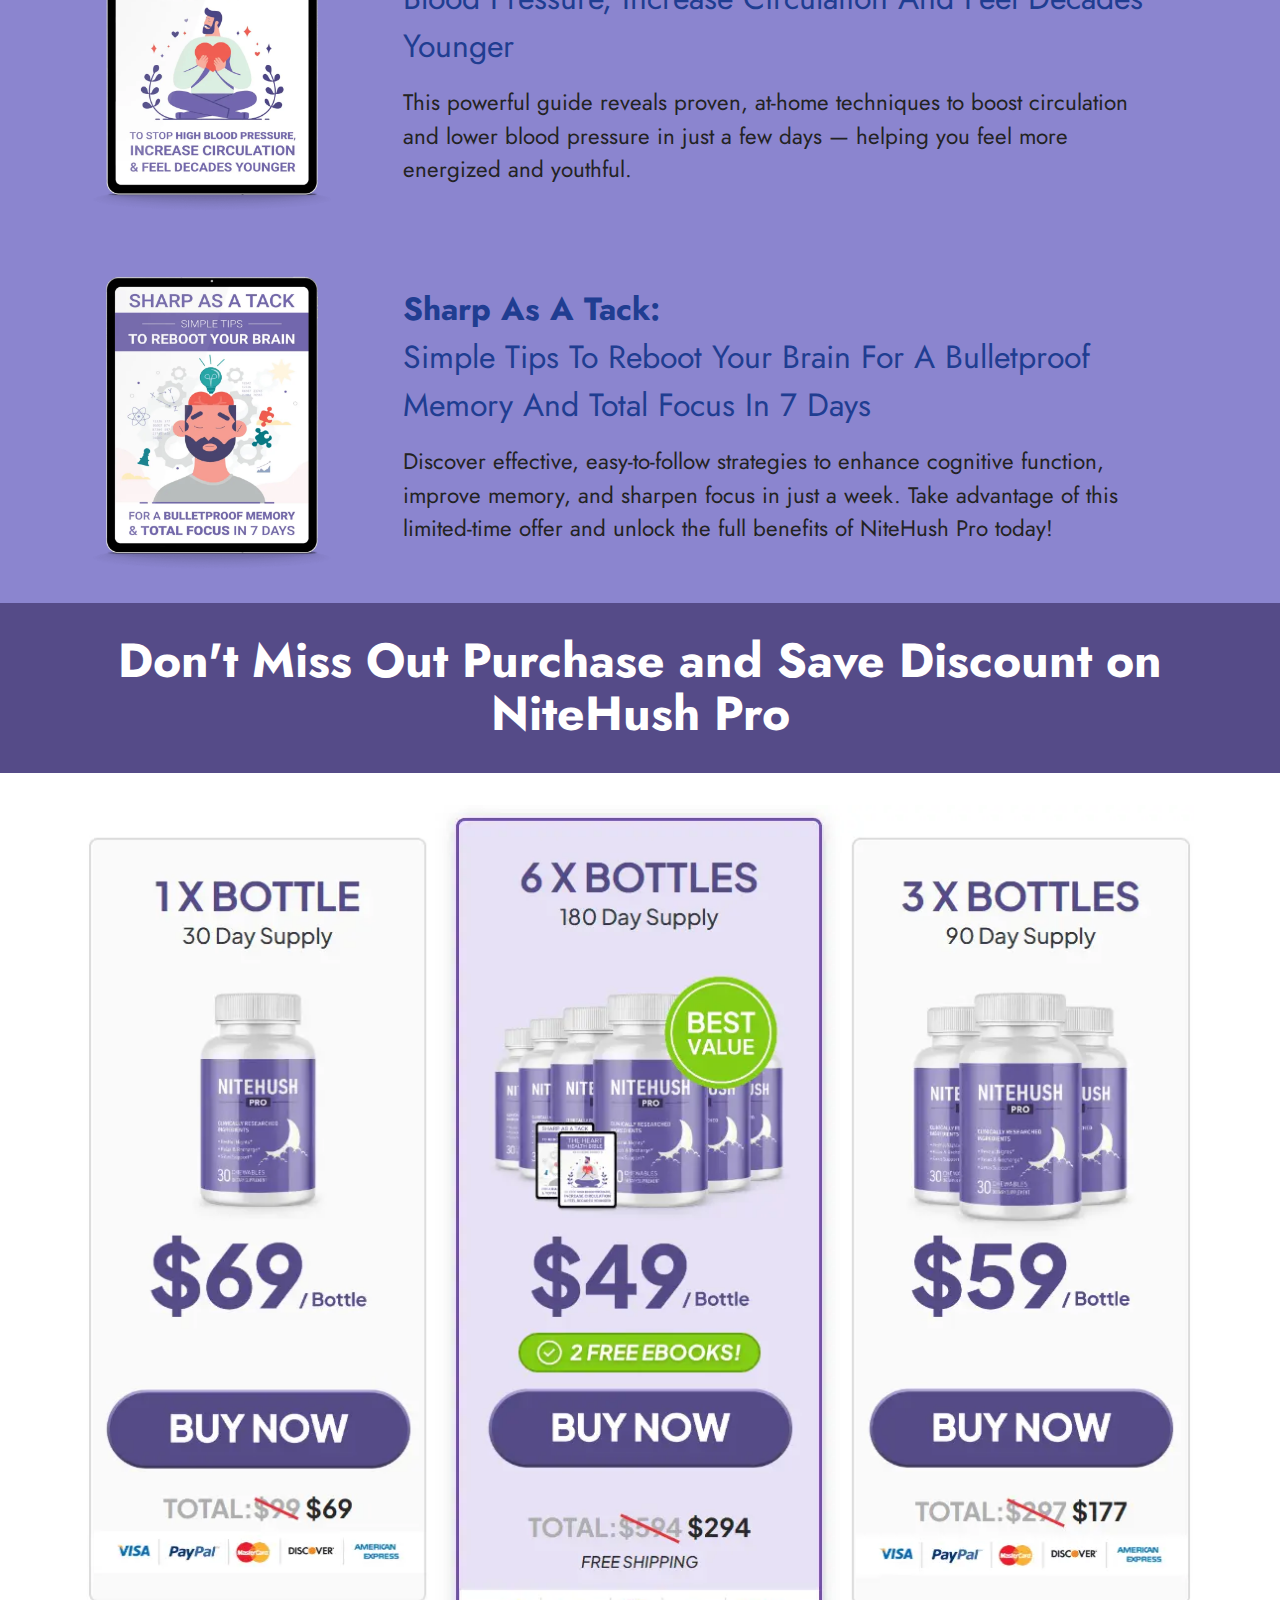
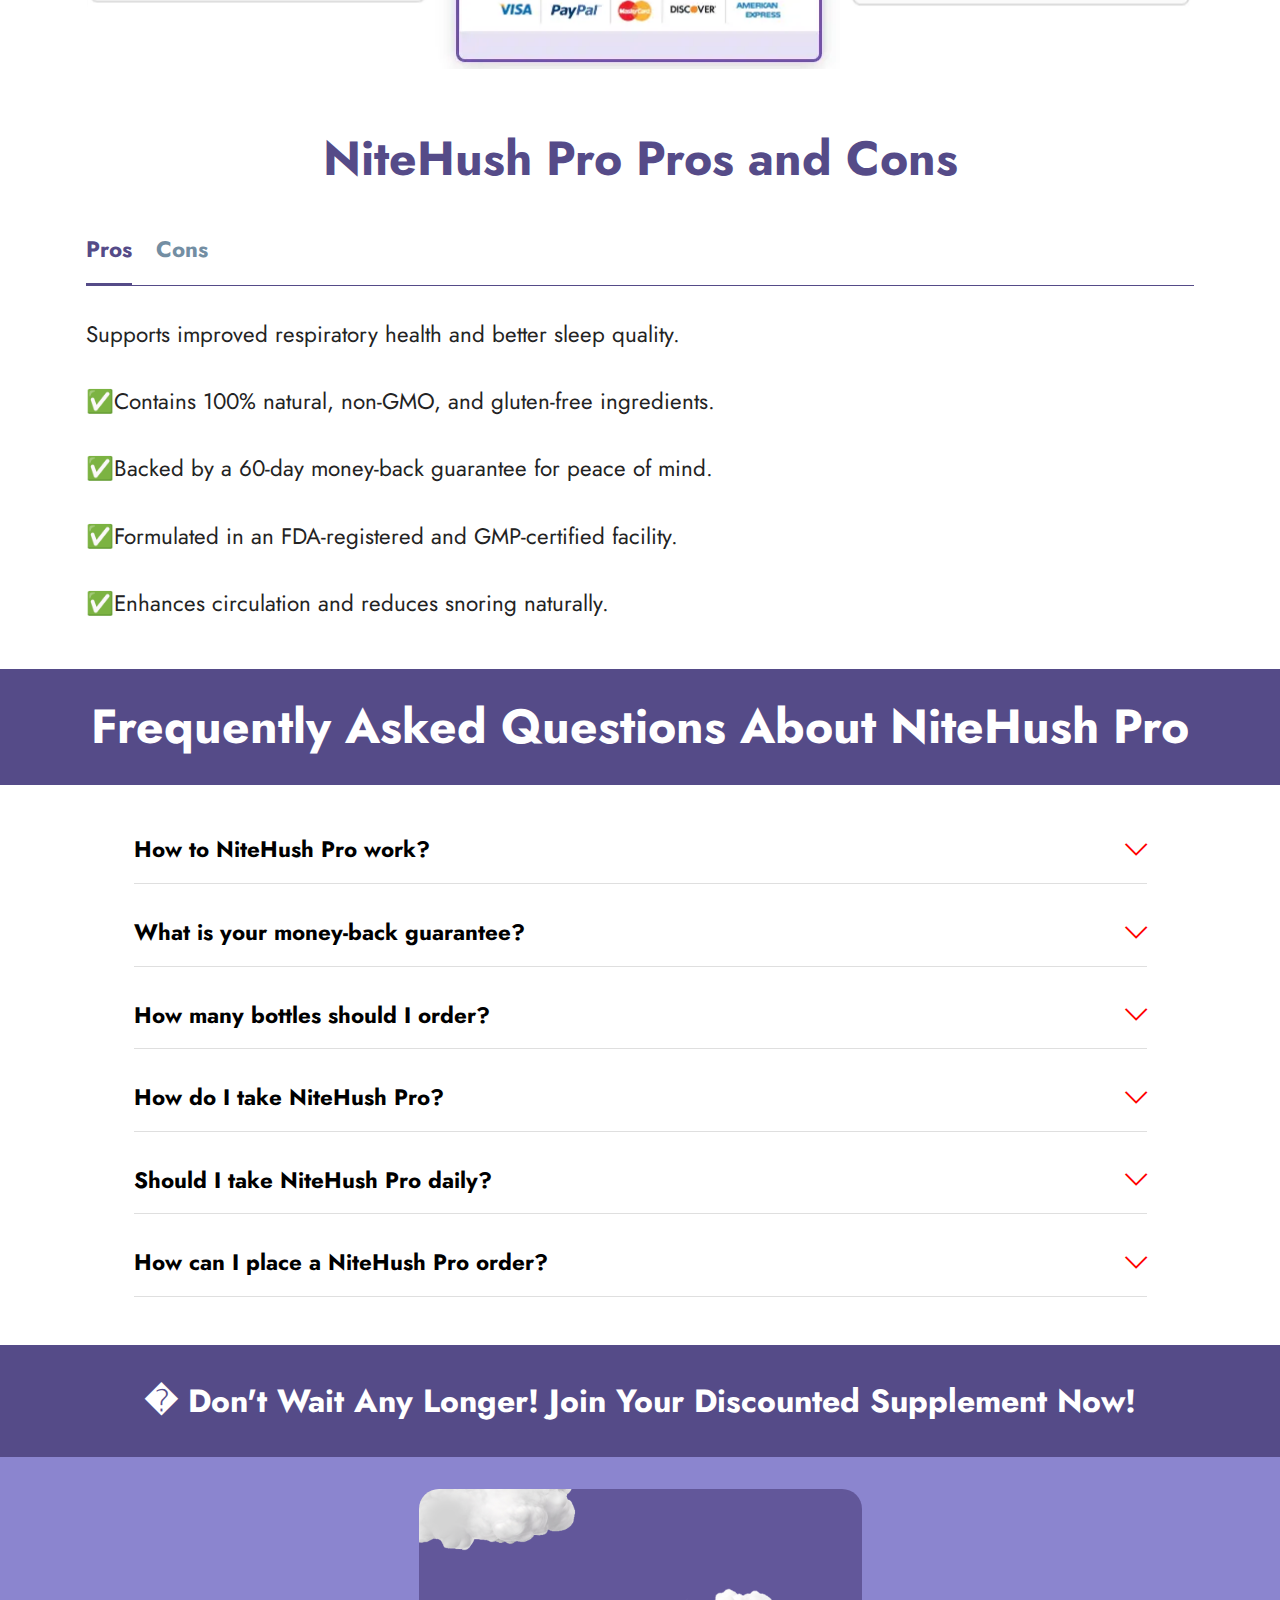
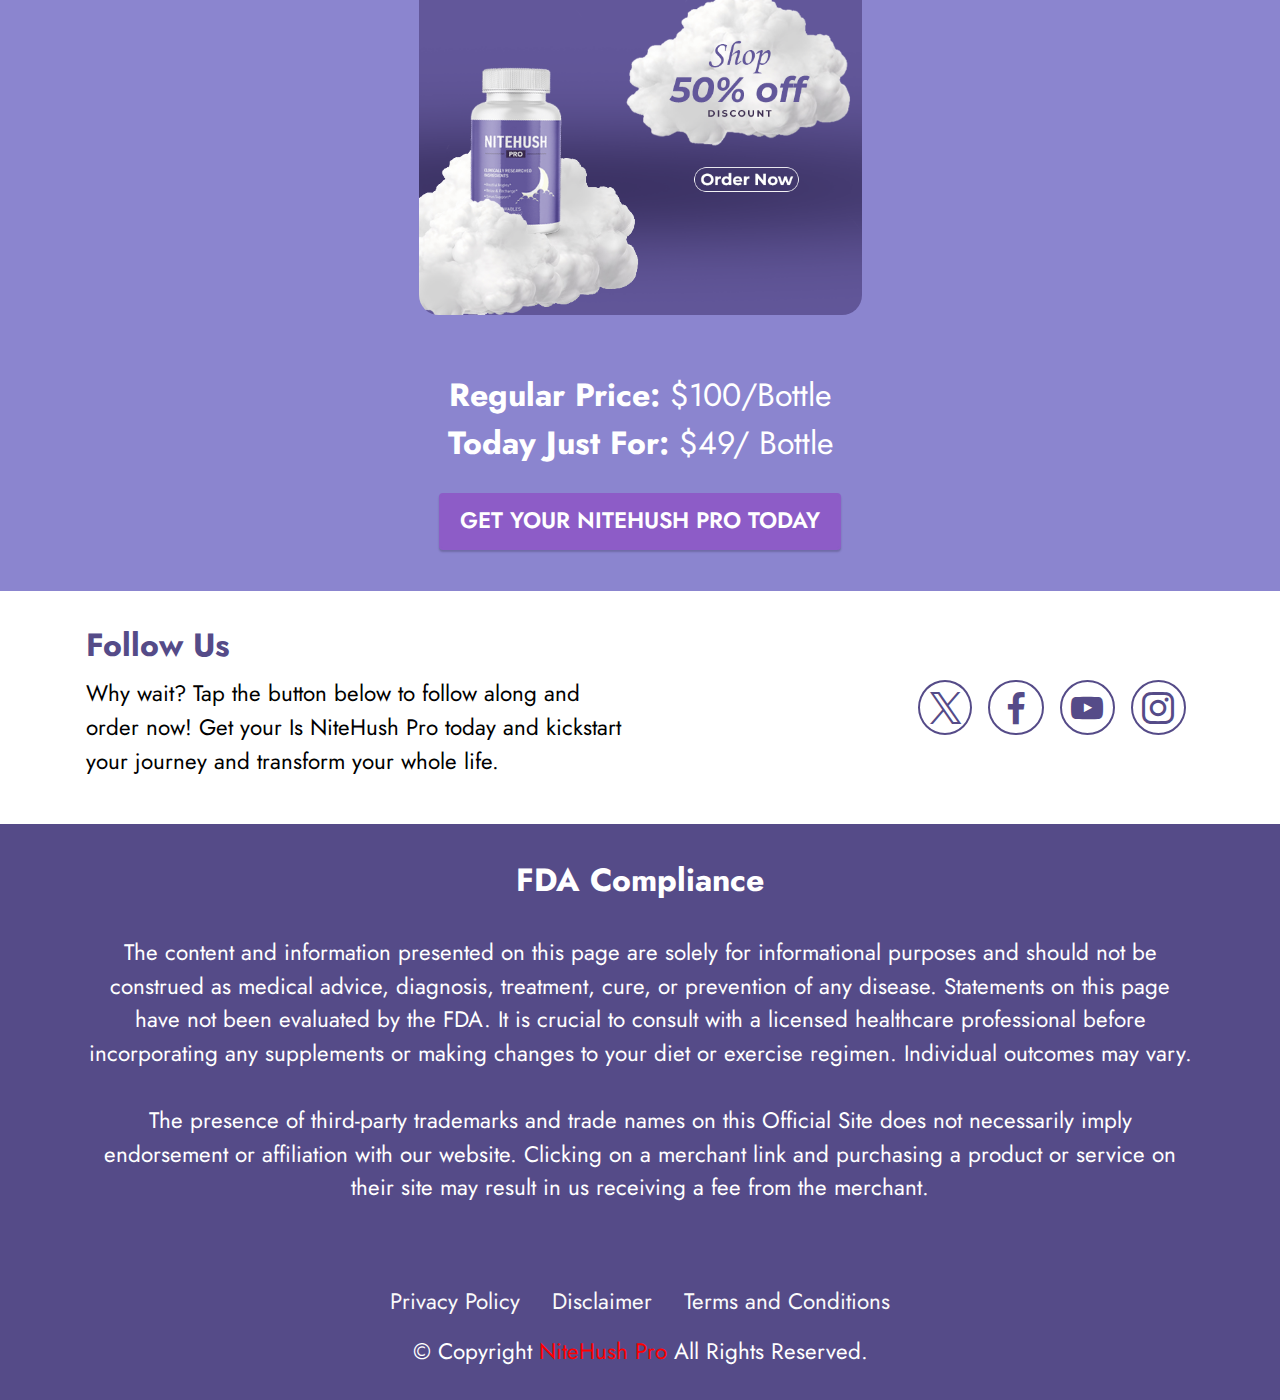
==== commit a8294893: "Update index.html" ====
--- a/index.html
+++ b/index.html
@@ -1064,7 +1064,7 @@
                 <h2 class="mbr-section-title mbr-fonts-style display-5">
                     <strong>Follow Us</strong>
                 </h2>
-                <p class="mbr-text mbr-fonts-style display-7">Why wait? Tap the button below to follow along and order now! Get your�Is NiteHush Pro today and kickstart your journey and transform your whole life. <br></p>
+                <p class="mbr-text mbr-fonts-style display-7">Why wait? Tap the button below to follow along and order now! Get your Is NiteHush Pro today and kickstart your journey and transform your whole life. <br></p>
             </div>
             <div class="icons d-flex align-items-center col-12 col-md-6 justify-content-end mt-md-0 mt-2 flex-wrap">
                 <a href="https://twitter.com" target="_blank">
